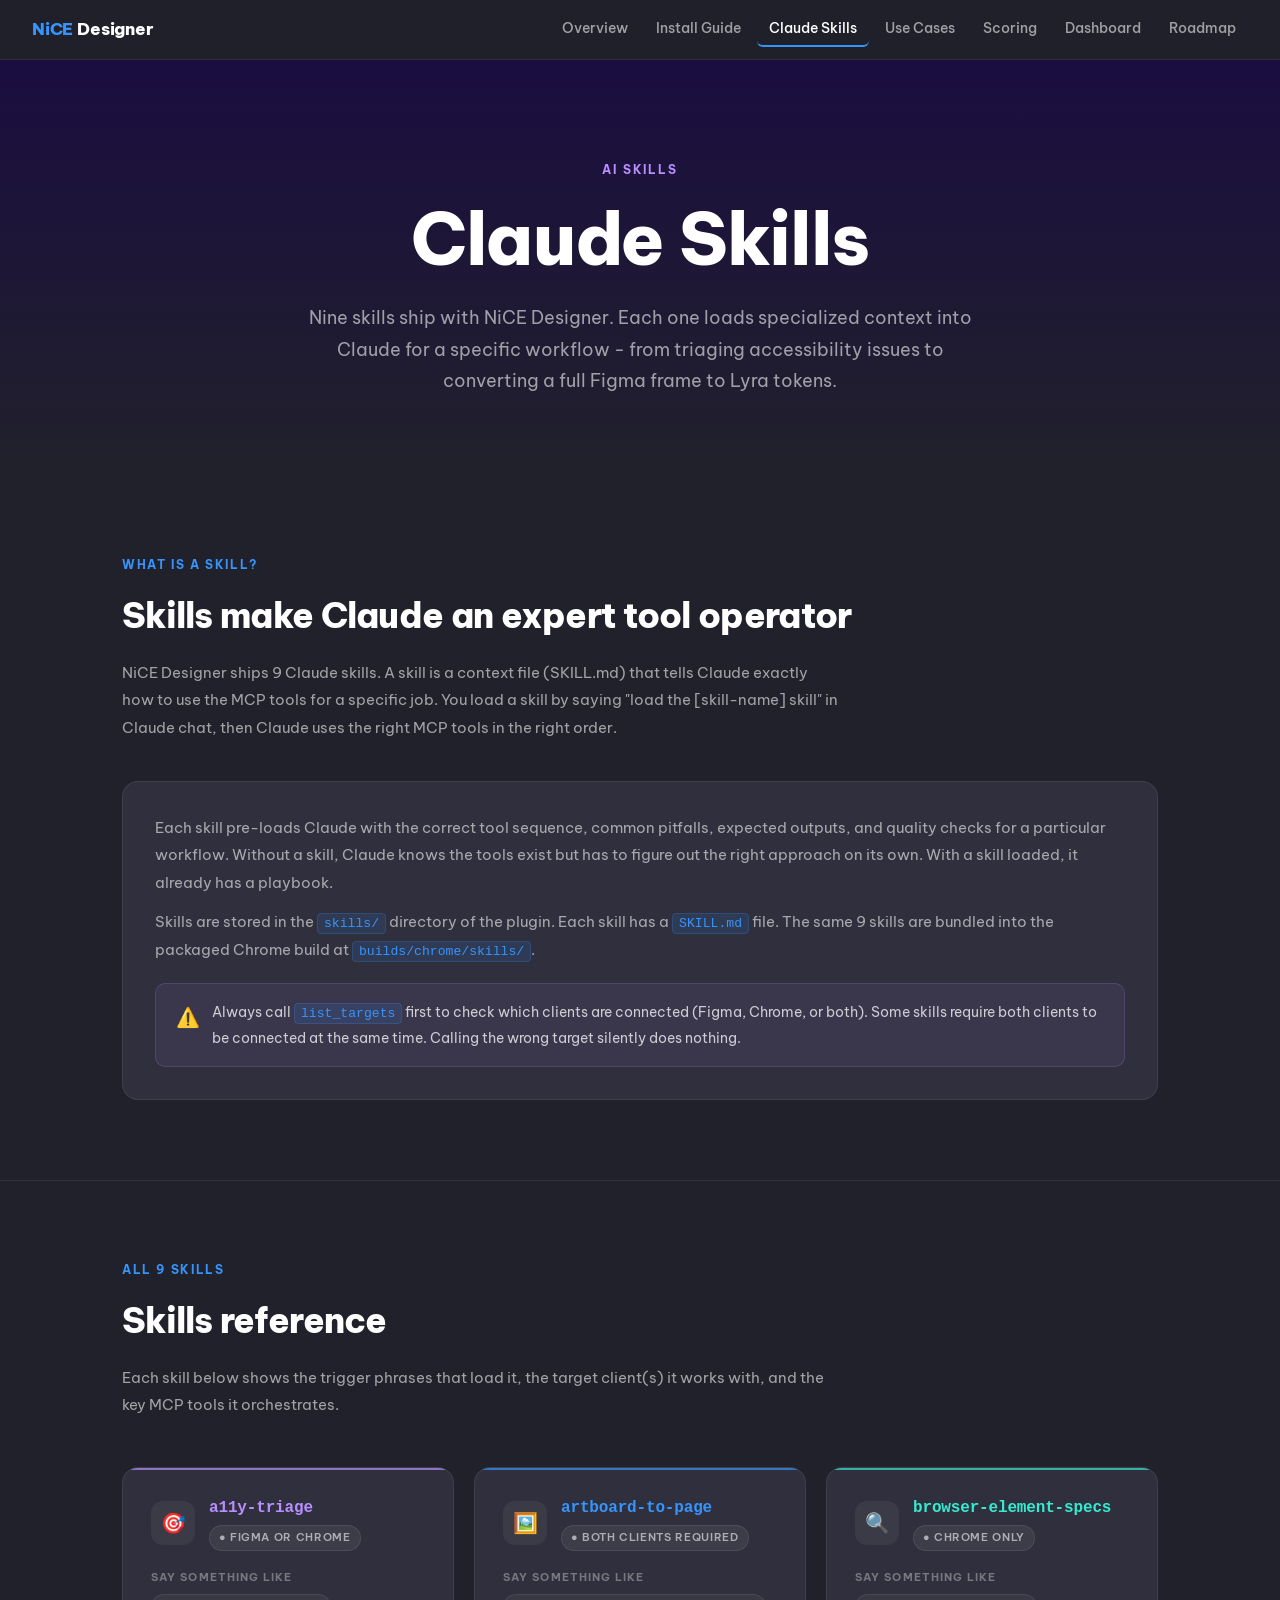
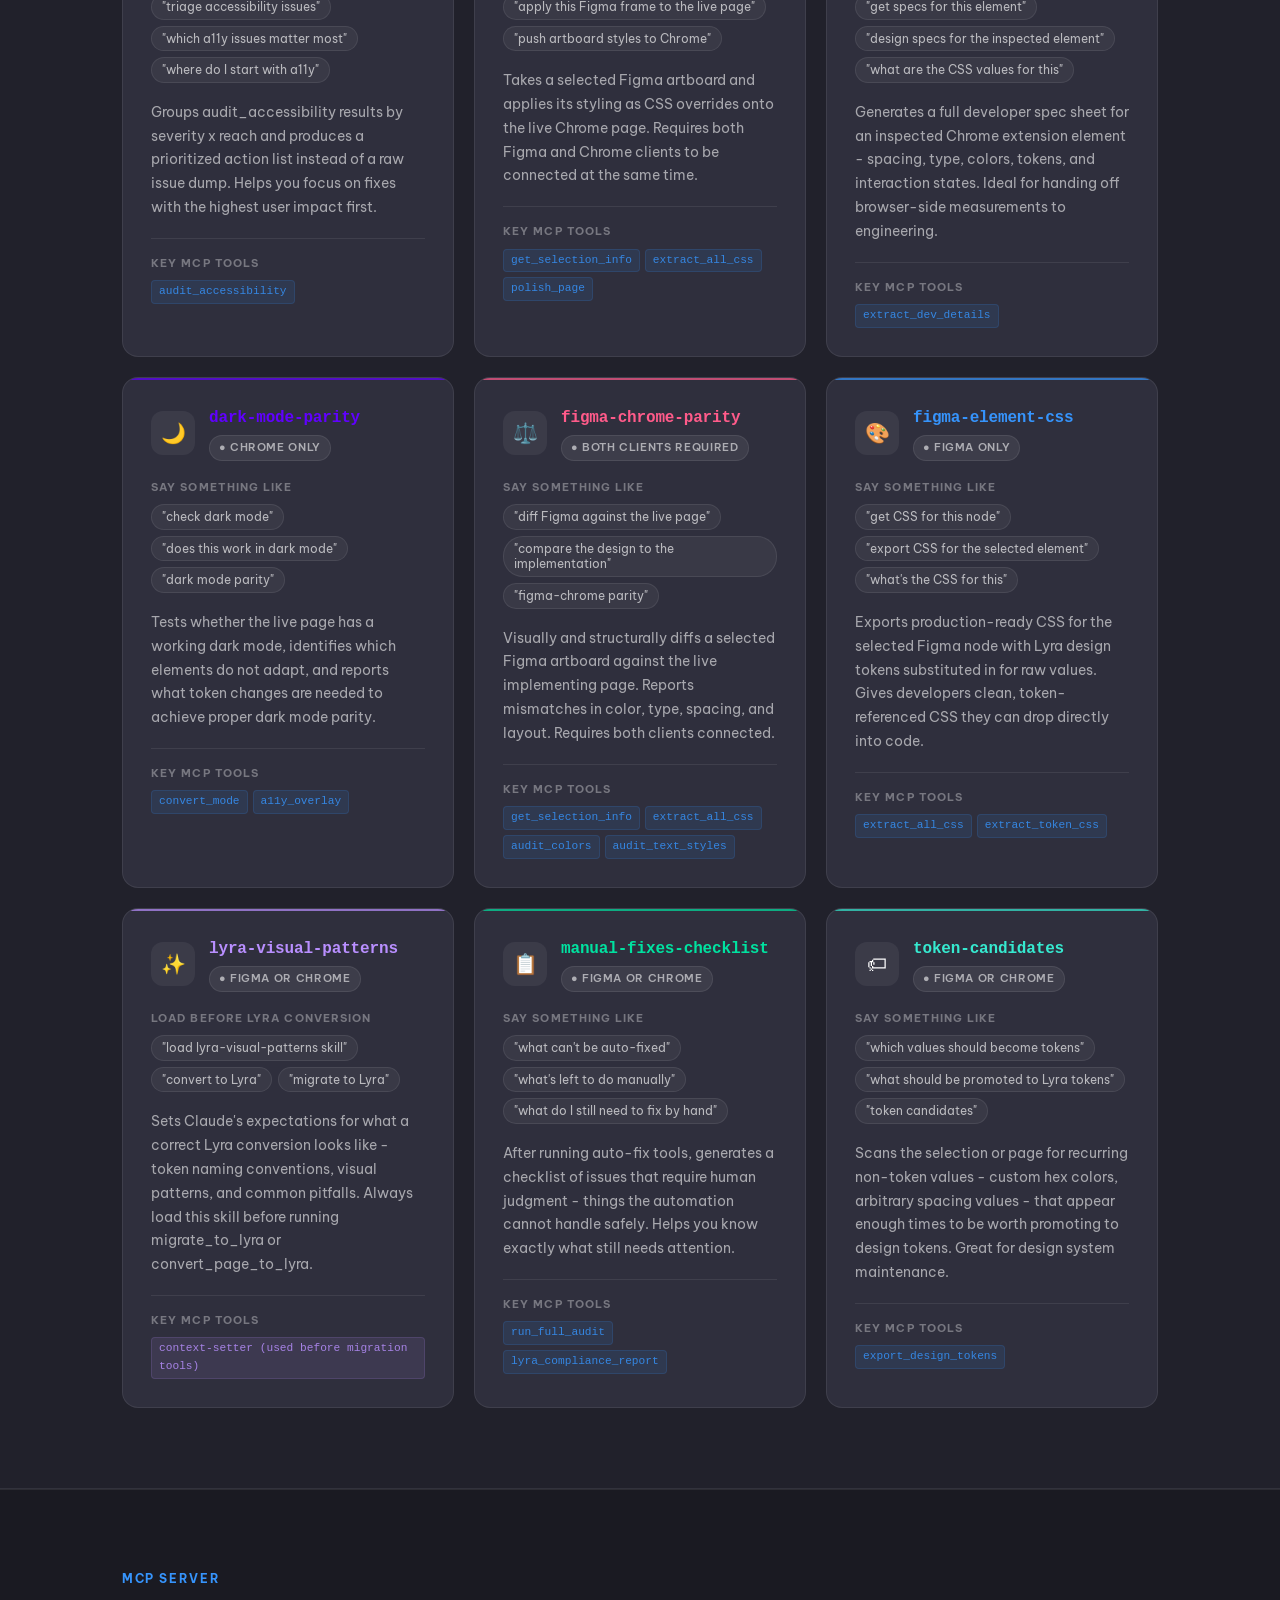
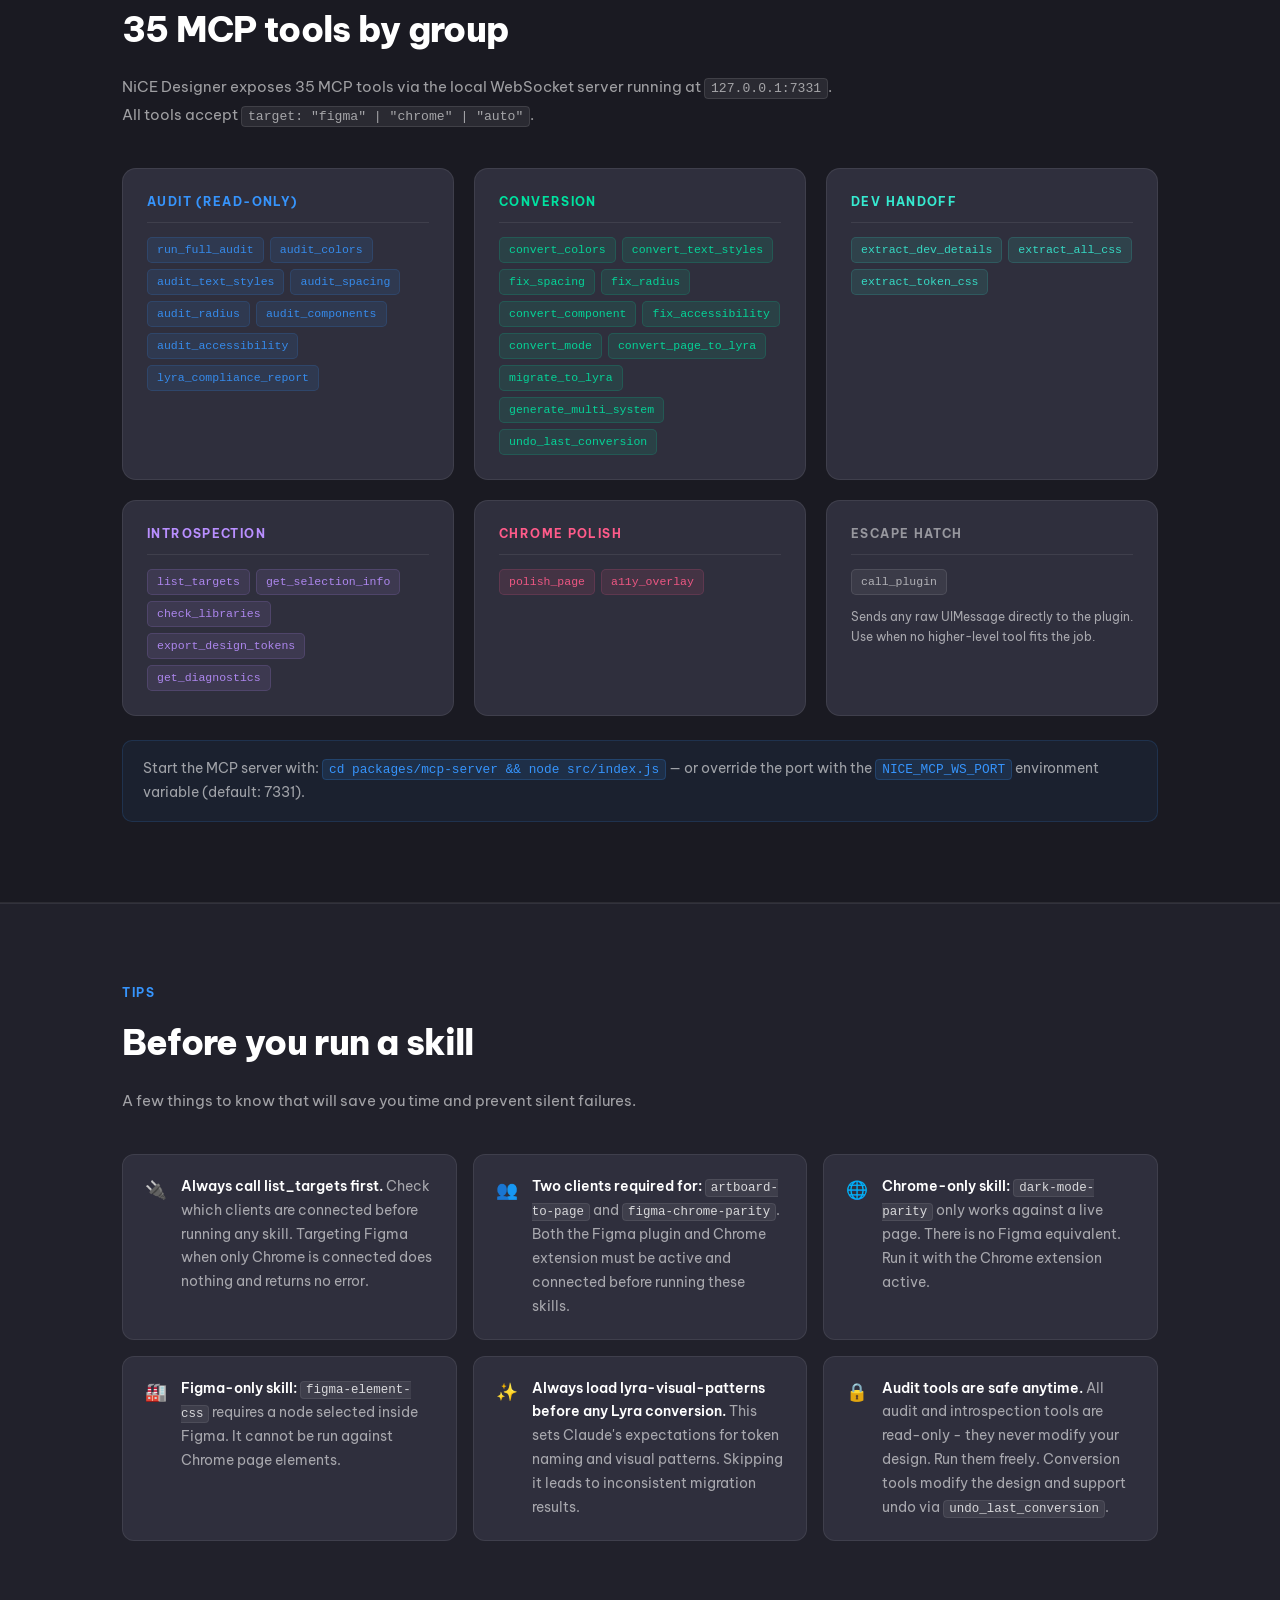
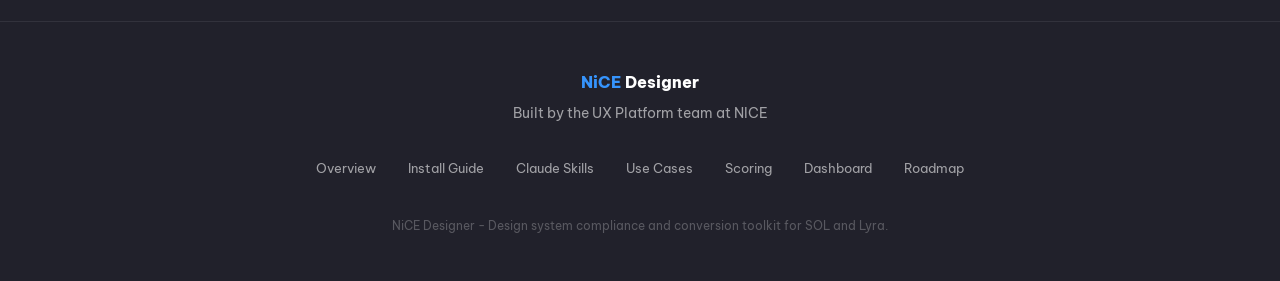
==== claude-skills.html @ 59f03a6e "Add full NiCE Designer site: hub, 4 doc pages, nav on all pages" ====
<!DOCTYPE html>
<html lang="en">
<head>
  <meta charset="UTF-8" />
  <meta name="viewport" content="width=device-width, initial-scale=1.0" />
  <title>Claude Skills - NiCE Designer</title>
  <link rel="preconnect" href="https://fonts.googleapis.com" />
  <link rel="preconnect" href="https://fonts.gstatic.com" crossorigin />
  <link href="https://fonts.googleapis.com/css2?family=Be+Vietnam+Pro:wght@300;400;500;600;700;800;900&display=swap" rel="stylesheet" />
  <style>
    *, *::before, *::after { box-sizing: border-box; margin: 0; padding: 0; }

    :root {
      --bg: #21212B;
      --card: #2f2f3d;
      --border: rgba(255,255,255,0.08);
      --text: #fff;
      --secondary: rgba(255,255,255,0.58);
      --blue: #3694FC;
      --indigo: #6100FF;
      --emerald: #00E2A0;
      --teal: #36EAD0;
      --coral: #FF5B8A;
      --lyra: #B98FFF;
    }

    html { scroll-behavior: smooth; }

    body {
      font-family: 'Be Vietnam Pro', sans-serif;
      background: var(--bg);
      color: var(--text);
      line-height: 1.6;
      min-height: 100vh;
    }

    /* ---- NAV ---- */
    .site-nav {
      position: sticky;
      top: 0;
      z-index: 100;
      height: 60px;
      display: flex;
      align-items: center;
      justify-content: space-between;
      padding: 0 32px;
      background: rgba(33,33,43,0.92);
      backdrop-filter: blur(16px);
      -webkit-backdrop-filter: blur(16px);
      border-bottom: 1px solid rgba(255,255,255,0.06);
    }

    .nav-logo {
      text-decoration: none;
      font-weight: 800;
      font-size: 1.05rem;
      letter-spacing: -0.01em;
      white-space: nowrap;
    }
    .logo-nice { color: var(--blue); }
    .logo-designer { color: var(--text); }

    .nav-links {
      display: flex;
      align-items: center;
      gap: 4px;
    }

    .nav-link {
      color: var(--secondary);
      text-decoration: none;
      font-size: 0.85rem;
      font-weight: 500;
      padding: 6px 12px;
      border-radius: 6px;
      border-bottom: 2px solid transparent;
      transition: color 0.2s, background 0.2s;
      white-space: nowrap;
    }
    .nav-link:hover { color: var(--text); background: rgba(255,255,255,0.06); }
    .nav-link.active { color: var(--text); border-bottom-color: var(--blue); }

    .nav-toggle {
      display: none;
      background: none;
      border: none;
      color: var(--text);
      font-size: 1.25rem;
      cursor: pointer;
      padding: 4px 8px;
      border-radius: 4px;
    }
    .nav-toggle:hover { background: rgba(255,255,255,0.08); }

    @media (max-width: 768px) {
      .site-nav { padding: 0 20px; }
      .nav-toggle { display: block; }
      .nav-links {
        display: none;
        position: absolute;
        top: 60px;
        left: 0;
        right: 0;
        background: rgba(33,33,43,0.98);
        backdrop-filter: blur(16px);
        flex-direction: column;
        padding: 12px 20px 20px;
        border-bottom: 1px solid var(--border);
        gap: 2px;
      }
      .nav-links.open { display: flex; }
      .nav-link { width: 100%; padding: 10px 12px; }
    }

    /* ---- HERO ---- */
    .hero {
      background: linear-gradient(to bottom, #1a0d40, var(--bg));
      padding: 100px 32px 80px;
      text-align: center;
    }

    .hero-eyebrow {
      font-size: 0.75rem;
      font-weight: 700;
      letter-spacing: 0.15em;
      text-transform: uppercase;
      color: var(--lyra);
      margin-bottom: 20px;
    }

    .hero-title {
      font-size: clamp(2.5rem, 6vw, 4.5rem);
      font-weight: 800;
      color: var(--text);
      line-height: 1.1;
      margin-bottom: 24px;
      letter-spacing: -0.02em;
    }

    .hero-subtitle {
      font-size: clamp(1rem, 2.5vw, 1.15rem);
      color: var(--secondary);
      max-width: 680px;
      margin: 0 auto;
      font-weight: 400;
      line-height: 1.7;
    }

    /* ---- SECTIONS ---- */
    .section {
      max-width: 1100px;
      margin: 0 auto;
      padding: 80px 32px;
    }

    .section-label {
      font-size: 0.72rem;
      font-weight: 700;
      letter-spacing: 0.14em;
      text-transform: uppercase;
      color: var(--blue);
      margin-bottom: 12px;
    }

    .section-title {
      font-size: clamp(1.6rem, 3.5vw, 2.2rem);
      font-weight: 800;
      color: var(--text);
      letter-spacing: -0.02em;
      margin-bottom: 16px;
    }

    .section-body {
      color: var(--secondary);
      font-size: 0.95rem;
      line-height: 1.8;
      max-width: 720px;
    }

    .section-body + .section-body { margin-top: 12px; }

    /* ---- INTRO CARD ---- */
    .intro-card {
      background: var(--card);
      border: 1px solid var(--border);
      border-radius: 16px;
      padding: 32px;
      margin-top: 40px;
    }

    .intro-card p {
      color: var(--secondary);
      font-size: 0.95rem;
      line-height: 1.8;
      margin-bottom: 12px;
    }
    .intro-card p:last-child { margin-bottom: 0; }

    .intro-card code {
      font-family: 'SF Mono', 'Fira Code', 'Fira Mono', monospace;
      font-size: 0.82rem;
      background: rgba(54,148,252,0.12);
      color: var(--blue);
      border: 1px solid rgba(54,148,252,0.2);
      padding: 2px 6px;
      border-radius: 4px;
    }

    .intro-highlight {
      display: flex;
      gap: 12px;
      align-items: flex-start;
      background: rgba(185,143,255,0.08);
      border: 1px solid rgba(185,143,255,0.18);
      border-radius: 10px;
      padding: 16px 20px;
      margin-top: 20px;
    }

    .intro-highlight-icon { font-size: 1.2rem; flex-shrink: 0; margin-top: 2px; }

    .intro-highlight-text {
      font-size: 0.9rem;
      color: rgba(255,255,255,0.75);
      line-height: 1.7;
    }

    /* ---- SKILLS GRID ---- */
    .skills-grid {
      display: grid;
      grid-template-columns: repeat(auto-fill, minmax(320px, 1fr));
      gap: 20px;
      margin-top: 48px;
    }

    .skill-card {
      background: var(--card);
      border: 1px solid var(--border);
      border-radius: 16px;
      padding: 28px;
      transition: transform 0.2s, box-shadow 0.2s, border-color 0.2s;
      position: relative;
      overflow: hidden;
    }

    .skill-card::before {
      content: '';
      position: absolute;
      top: 0; left: 0; right: 0;
      height: 2px;
      background: var(--skill-color, var(--blue));
      opacity: 0.7;
    }

    .skill-card:hover {
      transform: translateY(-3px);
      box-shadow: 0 16px 40px rgba(0,0,0,0.4);
      border-color: rgba(255,255,255,0.14);
    }

    .skill-header {
      display: flex;
      align-items: center;
      gap: 14px;
      margin-bottom: 18px;
    }

    .skill-icon {
      width: 44px;
      height: 44px;
      border-radius: 12px;
      display: flex;
      align-items: center;
      justify-content: center;
      font-size: 1.25rem;
      background: rgba(255,255,255,0.06);
      flex-shrink: 0;
    }

    .skill-name {
      font-family: 'SF Mono', 'Fira Code', 'Fira Mono', monospace;
      font-size: 1rem;
      font-weight: 600;
      color: var(--skill-color, var(--blue));
      letter-spacing: -0.01em;
    }

    .skill-target-badge {
      display: inline-flex;
      align-items: center;
      gap: 5px;
      font-size: 0.68rem;
      font-weight: 600;
      letter-spacing: 0.06em;
      text-transform: uppercase;
      padding: 3px 9px;
      border-radius: 20px;
      background: rgba(255,255,255,0.07);
      color: var(--secondary);
      border: 1px solid var(--border);
      margin-top: 4px;
    }

    .skill-description {
      font-size: 0.875rem;
      color: var(--secondary);
      line-height: 1.7;
      margin-bottom: 18px;
    }

    .skill-triggers {
      margin-bottom: 18px;
    }

    .skill-triggers-label {
      font-size: 0.68rem;
      font-weight: 700;
      letter-spacing: 0.1em;
      text-transform: uppercase;
      color: rgba(255,255,255,0.35);
      margin-bottom: 8px;
    }

    .trigger-list {
      display: flex;
      flex-wrap: wrap;
      gap: 6px;
    }

    .trigger-pill {
      font-size: 0.75rem;
      background: rgba(255,255,255,0.05);
      border: 1px solid var(--border);
      border-radius: 20px;
      padding: 4px 10px;
      color: rgba(255,255,255,0.65);
      line-height: 1.3;
    }

    .skill-tools {
      border-top: 1px solid var(--border);
      padding-top: 16px;
    }

    .skill-tools-label {
      font-size: 0.68rem;
      font-weight: 700;
      letter-spacing: 0.1em;
      text-transform: uppercase;
      color: rgba(255,255,255,0.35);
      margin-bottom: 8px;
    }

    .tools-list {
      display: flex;
      flex-wrap: wrap;
      gap: 5px;
    }

    .tool-tag {
      font-family: 'SF Mono', 'Fira Code', 'Fira Mono', monospace;
      font-size: 0.7rem;
      background: rgba(54,148,252,0.1);
      color: rgba(54,148,252,0.85);
      border: 1px solid rgba(54,148,252,0.15);
      border-radius: 4px;
      padding: 2px 7px;
    }

    .tool-tag.context-setter {
      background: rgba(185,143,255,0.1);
      color: rgba(185,143,255,0.85);
      border-color: rgba(185,143,255,0.15);
    }

    /* ---- MCP TOOLS TABLE SECTION ---- */
    .tools-section {
      background: rgba(0,0,0,0.2);
      border-top: 1px solid var(--border);
      border-bottom: 1px solid var(--border);
    }

    .tools-groups {
      display: grid;
      grid-template-columns: repeat(auto-fill, minmax(300px, 1fr));
      gap: 20px;
      margin-top: 40px;
    }

    .tools-group-card {
      background: var(--card);
      border: 1px solid var(--border);
      border-radius: 14px;
      padding: 24px;
    }

    .tools-group-name {
      font-size: 0.72rem;
      font-weight: 700;
      letter-spacing: 0.12em;
      text-transform: uppercase;
      margin-bottom: 14px;
      padding-bottom: 10px;
      border-bottom: 1px solid var(--border);
    }

    .tools-group-name.audit { color: var(--blue); }
    .tools-group-name.conversion { color: var(--emerald); }
    .tools-group-name.handoff { color: var(--teal); }
    .tools-group-name.introspection { color: var(--lyra); }
    .tools-group-name.polish { color: var(--coral); }
    .tools-group-name.escape { color: rgba(255,255,255,0.5); }

    .tools-group-list {
      display: flex;
      flex-wrap: wrap;
      gap: 6px;
    }

    .mcp-tool-tag {
      font-family: 'SF Mono', 'Fira Code', 'Fira Mono', monospace;
      font-size: 0.72rem;
      padding: 4px 9px;
      border-radius: 5px;
      line-height: 1.4;
    }

    .mcp-tool-tag.audit {
      background: rgba(54,148,252,0.1);
      color: rgba(54,148,252,0.9);
      border: 1px solid rgba(54,148,252,0.15);
    }
    .mcp-tool-tag.conversion {
      background: rgba(0,226,160,0.1);
      color: rgba(0,226,160,0.9);
      border: 1px solid rgba(0,226,160,0.15);
    }
    .mcp-tool-tag.handoff {
      background: rgba(54,234,208,0.1);
      color: rgba(54,234,208,0.9);
      border: 1px solid rgba(54,234,208,0.15);
    }
    .mcp-tool-tag.introspection {
      background: rgba(185,143,255,0.1);
      color: rgba(185,143,255,0.9);
      border: 1px solid rgba(185,143,255,0.15);
    }
    .mcp-tool-tag.polish {
      background: rgba(255,91,138,0.1);
      color: rgba(255,91,138,0.9);
      border: 1px solid rgba(255,91,138,0.15);
    }
    .mcp-tool-tag.escape {
      background: rgba(255,255,255,0.06);
      color: rgba(255,255,255,0.6);
      border: 1px solid rgba(255,255,255,0.1);
    }

    .tools-note {
      margin-top: 24px;
      padding: 16px 20px;
      background: rgba(54,148,252,0.06);
      border: 1px solid rgba(54,148,252,0.15);
      border-radius: 10px;
      font-size: 0.875rem;
      color: var(--secondary);
      line-height: 1.7;
    }

    .tools-note code {
      font-family: 'SF Mono', 'Fira Code', 'Fira Mono', monospace;
      font-size: 0.8rem;
      background: rgba(54,148,252,0.12);
      color: var(--blue);
      border: 1px solid rgba(54,148,252,0.2);
      padding: 2px 6px;
      border-radius: 4px;
    }

    /* ---- TIPS SECTION ---- */
    .tips-grid {
      display: grid;
      grid-template-columns: repeat(auto-fill, minmax(280px, 1fr));
      gap: 16px;
      margin-top: 40px;
    }

    .tip-card {
      background: var(--card);
      border: 1px solid var(--border);
      border-radius: 12px;
      padding: 20px 22px;
      display: flex;
      gap: 14px;
      align-items: flex-start;
    }

    .tip-icon {
      font-size: 1.1rem;
      flex-shrink: 0;
      margin-top: 1px;
    }

    .tip-body {
      font-size: 0.875rem;
      color: var(--secondary);
      line-height: 1.7;
    }

    .tip-body strong {
      color: var(--text);
      font-weight: 600;
    }

    .tip-body code {
      font-family: 'SF Mono', 'Fira Code', 'Fira Mono', monospace;
      font-size: 0.78rem;
      background: rgba(255,255,255,0.07);
      color: rgba(255,255,255,0.8);
      border: 1px solid var(--border);
      padding: 1px 5px;
      border-radius: 4px;
    }

    /* ---- DIVIDER ---- */
    .section-divider {
      border: none;
      border-top: 1px solid var(--border);
      margin: 0;
    }

    /* ---- FOOTER ---- */
    footer {
      border-top: 1px solid var(--border);
      padding: 48px 32px;
      text-align: center;
    }

    .footer-inner { max-width: 1100px; margin: 0 auto; }

    .footer-brand {
      font-weight: 800;
      font-size: 1rem;
      margin-bottom: 8px;
    }

    .footer-tagline {
      font-size: 0.85rem;
      color: var(--secondary);
      margin-bottom: 28px;
    }

    .footer-links {
      display: flex;
      flex-wrap: wrap;
      justify-content: center;
      gap: 8px;
      margin-bottom: 32px;
    }

    .footer-link {
      color: var(--secondary);
      text-decoration: none;
      font-size: 0.82rem;
      padding: 5px 12px;
      border-radius: 6px;
      transition: color 0.2s, background 0.2s;
    }
    .footer-link:hover { color: var(--text); background: rgba(255,255,255,0.06); }

    .footer-copy {
      font-size: 0.78rem;
      color: rgba(255,255,255,0.25);
    }

    /* ---- SCROLL REVEAL ---- */
    .reveal {
      opacity: 0;
      transform: translateY(24px);
      transition: opacity 0.55s ease, transform 0.55s ease;
    }
    .reveal.visible {
      opacity: 1;
      transform: translateY(0);
    }

    @media (max-width: 640px) {
      .hero { padding: 72px 20px 60px; }
      .section { padding: 60px 20px; }
      .tools-section .section { padding: 60px 20px; }
      footer { padding: 40px 20px; }
      .site-nav { padding: 0 16px; }
      .skills-grid { grid-template-columns: 1fr; }
      .tips-grid { grid-template-columns: 1fr; }
      .tools-groups { grid-template-columns: 1fr; }
    }
  </style>
</head>
<body>

  <!-- NAV -->
  <nav class="site-nav">
    <a href="./resources.html" class="nav-logo">
      <span class="logo-nice">NiCE</span><span class="logo-designer"> Designer</span>
    </a>
    <div class="nav-links" id="navLinks">
      <a href="./resources.html" class="nav-link">Overview</a>
      <a href="./install-guide.html" class="nav-link">Install Guide</a>
      <a href="./claude-skills.html" class="nav-link active">Claude Skills</a>
      <a href="./use-cases.html" class="nav-link">Use Cases</a>
      <a href="./how-scores.html" class="nav-link">Scoring</a>
      <a href="./index.html" class="nav-link">Dashboard</a>
      <a href="./roadmap.html" class="nav-link">Roadmap</a>
    </div>
    <button class="nav-toggle" aria-label="Menu" id="navToggle">&#9776;</button>
  </nav>

  <!-- HERO -->
  <section class="hero">
    <p class="hero-eyebrow">AI SKILLS</p>
    <h1 class="hero-title">Claude Skills</h1>
    <p class="hero-subtitle">Nine skills ship with NiCE Designer. Each one loads specialized context into Claude for a specific workflow - from triaging accessibility issues to converting a full Figma frame to Lyra tokens.</p>
  </section>

  <!-- INTRO -->
  <div class="section reveal">
    <p class="section-label">What is a skill?</p>
    <h2 class="section-title">Skills make Claude an expert tool operator</h2>
    <p class="section-body">NiCE Designer ships 9 Claude skills. A skill is a context file (SKILL.md) that tells Claude exactly how to use the MCP tools for a specific job. You load a skill by saying "load the [skill-name] skill" in Claude chat, then Claude uses the right MCP tools in the right order.</p>
    <div class="intro-card">
      <p>Each skill pre-loads Claude with the correct tool sequence, common pitfalls, expected outputs, and quality checks for a particular workflow. Without a skill, Claude knows the tools exist but has to figure out the right approach on its own. With a skill loaded, it already has a playbook.</p>
      <p>Skills are stored in the <code>skills/</code> directory of the plugin. Each skill has a <code>SKILL.md</code> file. The same 9 skills are bundled into the packaged Chrome build at <code>builds/chrome/skills/</code>.</p>
      <div class="intro-highlight">
        <div class="intro-highlight-icon">&#9888;&#65039;</div>
        <div class="intro-highlight-text">
          Always call <code>list_targets</code> first to check which clients are connected (Figma, Chrome, or both). Some skills require both clients to be connected at the same time. Calling the wrong target silently does nothing.
        </div>
      </div>
    </div>
  </div>

  <hr class="section-divider" />

  <!-- SKILLS GRID -->
  <div class="section">
    <p class="section-label">All 9 skills</p>
    <h2 class="section-title">Skills reference</h2>
    <p class="section-body">Each skill below shows the trigger phrases that load it, the target client(s) it works with, and the key MCP tools it orchestrates.</p>

    <div class="skills-grid">

      <!-- 1: a11y-triage -->
      <div class="skill-card reveal" style="--skill-color: var(--lyra);">
        <div class="skill-header">
          <div class="skill-icon">&#127919;</div>
          <div>
            <div class="skill-name">a11y-triage</div>
            <div class="skill-target-badge">&#9679; Figma or Chrome</div>
          </div>
        </div>
        <div class="skill-triggers">
          <div class="skill-triggers-label">Say something like</div>
          <div class="trigger-list">
            <span class="trigger-pill">"triage accessibility issues"</span>
            <span class="trigger-pill">"which a11y issues matter most"</span>
            <span class="trigger-pill">"where do I start with a11y"</span>
          </div>
        </div>
        <p class="skill-description">Groups audit_accessibility results by severity x reach and produces a prioritized action list instead of a raw issue dump. Helps you focus on fixes with the highest user impact first.</p>
        <div class="skill-tools">
          <div class="skill-tools-label">Key MCP tools</div>
          <div class="tools-list">
            <span class="tool-tag">audit_accessibility</span>
          </div>
        </div>
      </div>

      <!-- 2: artboard-to-page -->
      <div class="skill-card reveal" style="--skill-color: var(--blue);">
        <div class="skill-header">
          <div class="skill-icon">&#128444;&#65039;</div>
          <div>
            <div class="skill-name">artboard-to-page</div>
            <div class="skill-target-badge">&#9679; Both clients required</div>
          </div>
        </div>
        <div class="skill-triggers">
          <div class="skill-triggers-label">Say something like</div>
          <div class="trigger-list">
            <span class="trigger-pill">"apply this Figma frame to the live page"</span>
            <span class="trigger-pill">"push artboard styles to Chrome"</span>
          </div>
        </div>
        <p class="skill-description">Takes a selected Figma artboard and applies its styling as CSS overrides onto the live Chrome page. Requires both Figma and Chrome clients to be connected at the same time.</p>
        <div class="skill-tools">
          <div class="skill-tools-label">Key MCP tools</div>
          <div class="tools-list">
            <span class="tool-tag">get_selection_info</span>
            <span class="tool-tag">extract_all_css</span>
            <span class="tool-tag">polish_page</span>
          </div>
        </div>
      </div>

      <!-- 3: browser-element-specs -->
      <div class="skill-card reveal" style="--skill-color: var(--teal);">
        <div class="skill-header">
          <div class="skill-icon">&#128269;</div>
          <div>
            <div class="skill-name">browser-element-specs</div>
            <div class="skill-target-badge">&#9679; Chrome only</div>
          </div>
        </div>
        <div class="skill-triggers">
          <div class="skill-triggers-label">Say something like</div>
          <div class="trigger-list">
            <span class="trigger-pill">"get specs for this element"</span>
            <span class="trigger-pill">"design specs for the inspected element"</span>
            <span class="trigger-pill">"what are the CSS values for this"</span>
          </div>
        </div>
        <p class="skill-description">Generates a full developer spec sheet for an inspected Chrome extension element - spacing, type, colors, tokens, and interaction states. Ideal for handing off browser-side measurements to engineering.</p>
        <div class="skill-tools">
          <div class="skill-tools-label">Key MCP tools</div>
          <div class="tools-list">
            <span class="tool-tag">extract_dev_details</span>
          </div>
        </div>
      </div>

      <!-- 4: dark-mode-parity -->
      <div class="skill-card reveal" style="--skill-color: var(--indigo);">
        <div class="skill-header">
          <div class="skill-icon">&#127769;</div>
          <div>
            <div class="skill-name">dark-mode-parity</div>
            <div class="skill-target-badge">&#9679; Chrome only</div>
          </div>
        </div>
        <div class="skill-triggers">
          <div class="skill-triggers-label">Say something like</div>
          <div class="trigger-list">
            <span class="trigger-pill">"check dark mode"</span>
            <span class="trigger-pill">"does this work in dark mode"</span>
            <span class="trigger-pill">"dark mode parity"</span>
          </div>
        </div>
        <p class="skill-description">Tests whether the live page has a working dark mode, identifies which elements do not adapt, and reports what token changes are needed to achieve proper dark mode parity.</p>
        <div class="skill-tools">
          <div class="skill-tools-label">Key MCP tools</div>
          <div class="tools-list">
            <span class="tool-tag">convert_mode</span>
            <span class="tool-tag">a11y_overlay</span>
          </div>
        </div>
      </div>

      <!-- 5: figma-chrome-parity -->
      <div class="skill-card reveal" style="--skill-color: var(--coral);">
        <div class="skill-header">
          <div class="skill-icon">&#9878;&#65039;</div>
          <div>
            <div class="skill-name">figma-chrome-parity</div>
            <div class="skill-target-badge">&#9679; Both clients required</div>
          </div>
        </div>
        <div class="skill-triggers">
          <div class="skill-triggers-label">Say something like</div>
          <div class="trigger-list">
            <span class="trigger-pill">"diff Figma against the live page"</span>
            <span class="trigger-pill">"compare the design to the implementation"</span>
            <span class="trigger-pill">"figma-chrome parity"</span>
          </div>
        </div>
        <p class="skill-description">Visually and structurally diffs a selected Figma artboard against the live implementing page. Reports mismatches in color, type, spacing, and layout. Requires both clients connected.</p>
        <div class="skill-tools">
          <div class="skill-tools-label">Key MCP tools</div>
          <div class="tools-list">
            <span class="tool-tag">get_selection_info</span>
            <span class="tool-tag">extract_all_css</span>
            <span class="tool-tag">audit_colors</span>
            <span class="tool-tag">audit_text_styles</span>
          </div>
        </div>
      </div>

      <!-- 6: figma-element-css -->
      <div class="skill-card reveal" style="--skill-color: var(--blue);">
        <div class="skill-header">
          <div class="skill-icon">&#127912;</div>
          <div>
            <div class="skill-name">figma-element-css</div>
            <div class="skill-target-badge">&#9679; Figma only</div>
          </div>
        </div>
        <div class="skill-triggers">
          <div class="skill-triggers-label">Say something like</div>
          <div class="trigger-list">
            <span class="trigger-pill">"get CSS for this node"</span>
            <span class="trigger-pill">"export CSS for the selected element"</span>
            <span class="trigger-pill">"what's the CSS for this"</span>
          </div>
        </div>
        <p class="skill-description">Exports production-ready CSS for the selected Figma node with Lyra design tokens substituted in for raw values. Gives developers clean, token-referenced CSS they can drop directly into code.</p>
        <div class="skill-tools">
          <div class="skill-tools-label">Key MCP tools</div>
          <div class="tools-list">
            <span class="tool-tag">extract_all_css</span>
            <span class="tool-tag">extract_token_css</span>
          </div>
        </div>
      </div>

      <!-- 7: lyra-visual-patterns -->
      <div class="skill-card reveal" style="--skill-color: var(--lyra);">
        <div class="skill-header">
          <div class="skill-icon">&#10024;</div>
          <div>
            <div class="skill-name">lyra-visual-patterns</div>
            <div class="skill-target-badge">&#9679; Figma or Chrome</div>
          </div>
        </div>
        <div class="skill-triggers">
          <div class="skill-triggers-label">Load BEFORE Lyra conversion</div>
          <div class="trigger-list">
            <span class="trigger-pill">"load lyra-visual-patterns skill"</span>
            <span class="trigger-pill">"convert to Lyra"</span>
            <span class="trigger-pill">"migrate to Lyra"</span>
          </div>
        </div>
        <p class="skill-description">Sets Claude's expectations for what a correct Lyra conversion looks like - token naming conventions, visual patterns, and common pitfalls. Always load this skill before running migrate_to_lyra or convert_page_to_lyra.</p>
        <div class="skill-tools">
          <div class="skill-tools-label">Key MCP tools</div>
          <div class="tools-list">
            <span class="tool-tag context-setter">context-setter (used before migration tools)</span>
          </div>
        </div>
      </div>

      <!-- 8: manual-fixes-checklist -->
      <div class="skill-card reveal" style="--skill-color: var(--emerald);">
        <div class="skill-header">
          <div class="skill-icon">&#128203;</div>
          <div>
            <div class="skill-name">manual-fixes-checklist</div>
            <div class="skill-target-badge">&#9679; Figma or Chrome</div>
          </div>
        </div>
        <div class="skill-triggers">
          <div class="skill-triggers-label">Say something like</div>
          <div class="trigger-list">
            <span class="trigger-pill">"what can't be auto-fixed"</span>
            <span class="trigger-pill">"what's left to do manually"</span>
            <span class="trigger-pill">"what do I still need to fix by hand"</span>
          </div>
        </div>
        <p class="skill-description">After running auto-fix tools, generates a checklist of issues that require human judgment - things the automation cannot handle safely. Helps you know exactly what still needs attention.</p>
        <div class="skill-tools">
          <div class="skill-tools-label">Key MCP tools</div>
          <div class="tools-list">
            <span class="tool-tag">run_full_audit</span>
            <span class="tool-tag">lyra_compliance_report</span>
          </div>
        </div>
      </div>

      <!-- 9: token-candidates -->
      <div class="skill-card reveal" style="--skill-color: var(--teal);">
        <div class="skill-header">
          <div class="skill-icon">&#127991;</div>
          <div>
            <div class="skill-name">token-candidates</div>
            <div class="skill-target-badge">&#9679; Figma or Chrome</div>
          </div>
        </div>
        <div class="skill-triggers">
          <div class="skill-triggers-label">Say something like</div>
          <div class="trigger-list">
            <span class="trigger-pill">"which values should become tokens"</span>
            <span class="trigger-pill">"what should be promoted to Lyra tokens"</span>
            <span class="trigger-pill">"token candidates"</span>
          </div>
        </div>
        <p class="skill-description">Scans the selection or page for recurring non-token values - custom hex colors, arbitrary spacing values - that appear enough times to be worth promoting to design tokens. Great for design system maintenance.</p>
        <div class="skill-tools">
          <div class="skill-tools-label">Key MCP tools</div>
          <div class="tools-list">
            <span class="tool-tag">export_design_tokens</span>
          </div>
        </div>
      </div>

    </div>
  </div>

  <hr class="section-divider" />

  <!-- MCP TOOLS REFERENCE -->
  <div class="tools-section">
    <div class="section reveal">
      <p class="section-label">MCP server</p>
      <h2 class="section-title">35 MCP tools by group</h2>
      <p class="section-body">NiCE Designer exposes 35 MCP tools via the local WebSocket server running at <code style="font-family: 'SF Mono','Fira Code',monospace; font-size: 0.82rem; background: rgba(255,255,255,0.07); border: 1px solid rgba(255,255,255,0.1); padding: 2px 6px; border-radius: 4px;">127.0.0.1:7331</code>. All tools accept <code style="font-family: 'SF Mono','Fira Code',monospace; font-size: 0.82rem; background: rgba(255,255,255,0.07); border: 1px solid rgba(255,255,255,0.1); padding: 2px 6px; border-radius: 4px;">target: "figma" | "chrome" | "auto"</code>.</p>

      <div class="tools-groups">

        <div class="tools-group-card reveal">
          <div class="tools-group-name audit">Audit (read-only)</div>
          <div class="tools-group-list">
            <span class="mcp-tool-tag audit">run_full_audit</span>
            <span class="mcp-tool-tag audit">audit_colors</span>
            <span class="mcp-tool-tag audit">audit_text_styles</span>
            <span class="mcp-tool-tag audit">audit_spacing</span>
            <span class="mcp-tool-tag audit">audit_radius</span>
            <span class="mcp-tool-tag audit">audit_components</span>
            <span class="mcp-tool-tag audit">audit_accessibility</span>
            <span class="mcp-tool-tag audit">lyra_compliance_report</span>
          </div>
        </div>

        <div class="tools-group-card reveal">
          <div class="tools-group-name conversion">Conversion</div>
          <div class="tools-group-list">
            <span class="mcp-tool-tag conversion">convert_colors</span>
            <span class="mcp-tool-tag conversion">convert_text_styles</span>
            <span class="mcp-tool-tag conversion">fix_spacing</span>
            <span class="mcp-tool-tag conversion">fix_radius</span>
            <span class="mcp-tool-tag conversion">convert_component</span>
            <span class="mcp-tool-tag conversion">fix_accessibility</span>
            <span class="mcp-tool-tag conversion">convert_mode</span>
            <span class="mcp-tool-tag conversion">convert_page_to_lyra</span>
            <span class="mcp-tool-tag conversion">migrate_to_lyra</span>
            <span class="mcp-tool-tag conversion">generate_multi_system</span>
            <span class="mcp-tool-tag conversion">undo_last_conversion</span>
          </div>
        </div>

        <div class="tools-group-card reveal">
          <div class="tools-group-name handoff">Dev handoff</div>
          <div class="tools-group-list">
            <span class="mcp-tool-tag handoff">extract_dev_details</span>
            <span class="mcp-tool-tag handoff">extract_all_css</span>
            <span class="mcp-tool-tag handoff">extract_token_css</span>
          </div>
        </div>

        <div class="tools-group-card reveal">
          <div class="tools-group-name introspection">Introspection</div>
          <div class="tools-group-list">
            <span class="mcp-tool-tag introspection">list_targets</span>
            <span class="mcp-tool-tag introspection">get_selection_info</span>
            <span class="mcp-tool-tag introspection">check_libraries</span>
            <span class="mcp-tool-tag introspection">export_design_tokens</span>
            <span class="mcp-tool-tag introspection">get_diagnostics</span>
          </div>
        </div>

        <div class="tools-group-card reveal">
          <div class="tools-group-name polish">Chrome polish</div>
          <div class="tools-group-list">
            <span class="mcp-tool-tag polish">polish_page</span>
            <span class="mcp-tool-tag polish">a11y_overlay</span>
          </div>
        </div>

        <div class="tools-group-card reveal">
          <div class="tools-group-name escape">Escape hatch</div>
          <div class="tools-group-list">
            <span class="mcp-tool-tag escape">call_plugin</span>
          </div>
          <p style="font-size: 0.78rem; color: var(--secondary); margin-top: 12px; line-height: 1.6;">Sends any raw UIMessage directly to the plugin. Use when no higher-level tool fits the job.</p>
        </div>

      </div>

      <div class="tools-note">
        Start the MCP server with: <code>cd packages/mcp-server &amp;&amp; node src/index.js</code> &mdash; or override the port with the <code>NICE_MCP_WS_PORT</code> environment variable (default: 7331).
      </div>
    </div>
  </div>

  <hr class="section-divider" />

  <!-- TIPS -->
  <div class="section">
    <p class="section-label">Tips</p>
    <h2 class="section-title">Before you run a skill</h2>
    <p class="section-body">A few things to know that will save you time and prevent silent failures.</p>

    <div class="tips-grid">

      <div class="tip-card reveal">
        <div class="tip-icon">&#128268;</div>
        <div class="tip-body">
          <strong>Always call list_targets first.</strong> Check which clients are connected before running any skill. Targeting Figma when only Chrome is connected does nothing and returns no error.
        </div>
      </div>

      <div class="tip-card reveal">
        <div class="tip-icon">&#128101;</div>
        <div class="tip-body">
          <strong>Two clients required for:</strong> <code>artboard-to-page</code> and <code>figma-chrome-parity</code>. Both the Figma plugin and Chrome extension must be active and connected before running these skills.
        </div>
      </div>

      <div class="tip-card reveal">
        <div class="tip-icon">&#127760;</div>
        <div class="tip-body">
          <strong>Chrome-only skill:</strong> <code>dark-mode-parity</code> only works against a live page. There is no Figma equivalent. Run it with the Chrome extension active.
        </div>
      </div>

      <div class="tip-card reveal">
        <div class="tip-icon">&#127981;</div>
        <div class="tip-body">
          <strong>Figma-only skill:</strong> <code>figma-element-css</code> requires a node selected inside Figma. It cannot be run against Chrome page elements.
        </div>
      </div>

      <div class="tip-card reveal">
        <div class="tip-icon">&#10024;</div>
        <div class="tip-body">
          <strong>Always load lyra-visual-patterns before any Lyra conversion.</strong> This sets Claude's expectations for token naming and visual patterns. Skipping it leads to inconsistent migration results.
        </div>
      </div>

      <div class="tip-card reveal">
        <div class="tip-icon">&#128274;</div>
        <div class="tip-body">
          <strong>Audit tools are safe anytime.</strong> All audit and introspection tools are read-only - they never modify your design. Run them freely. Conversion tools modify the design and support undo via <code>undo_last_conversion</code>.
        </div>
      </div>

    </div>
  </div>

  <!-- FOOTER -->
  <footer>
    <div class="footer-inner">
      <div class="footer-brand">
        <span style="color: var(--blue); font-weight: 800;">NiCE</span> Designer
      </div>
      <p class="footer-tagline">Built by the UX Platform team at NICE</p>
      <nav class="footer-links">
        <a href="./resources.html" class="footer-link">Overview</a>
        <a href="./install-guide.html" class="footer-link">Install Guide</a>
        <a href="./claude-skills.html" class="footer-link">Claude Skills</a>
        <a href="./use-cases.html" class="footer-link">Use Cases</a>
        <a href="./how-scores.html" class="footer-link">Scoring</a>
        <a href="./index.html" class="footer-link">Dashboard</a>
        <a href="./roadmap.html" class="footer-link">Roadmap</a>
      </nav>
      <p class="footer-copy">NiCE Designer - Design system compliance and conversion toolkit for SOL and Lyra.</p>
    </div>
  </footer>

  <script>
    // Mobile nav toggle
    const toggle = document.getElementById('navToggle');
    const links = document.getElementById('navLinks');
    toggle.addEventListener('click', () => {
      links.classList.toggle('open');
    });

    // Close mobile nav on link click
    links.querySelectorAll('.nav-link').forEach(function(link) {
      link.addEventListener('click', function() {
        links.classList.remove('open');
      });
    });

    // Scroll reveal via IntersectionObserver
    const revealEls = document.querySelectorAll('.reveal');
    const observer = new IntersectionObserver(function(entries) {
      entries.forEach(function(entry) {
        if (entry.isIntersecting) {
          entry.target.classList.add('visible');
          observer.unobserve(entry.target);
        }
      });
    }, {
      threshold: 0.1,
      rootMargin: '0px 0px -40px 0px'
    });

    revealEls.forEach(function(el) {
      observer.observe(el);
    });
  </script>

</body>
</html>
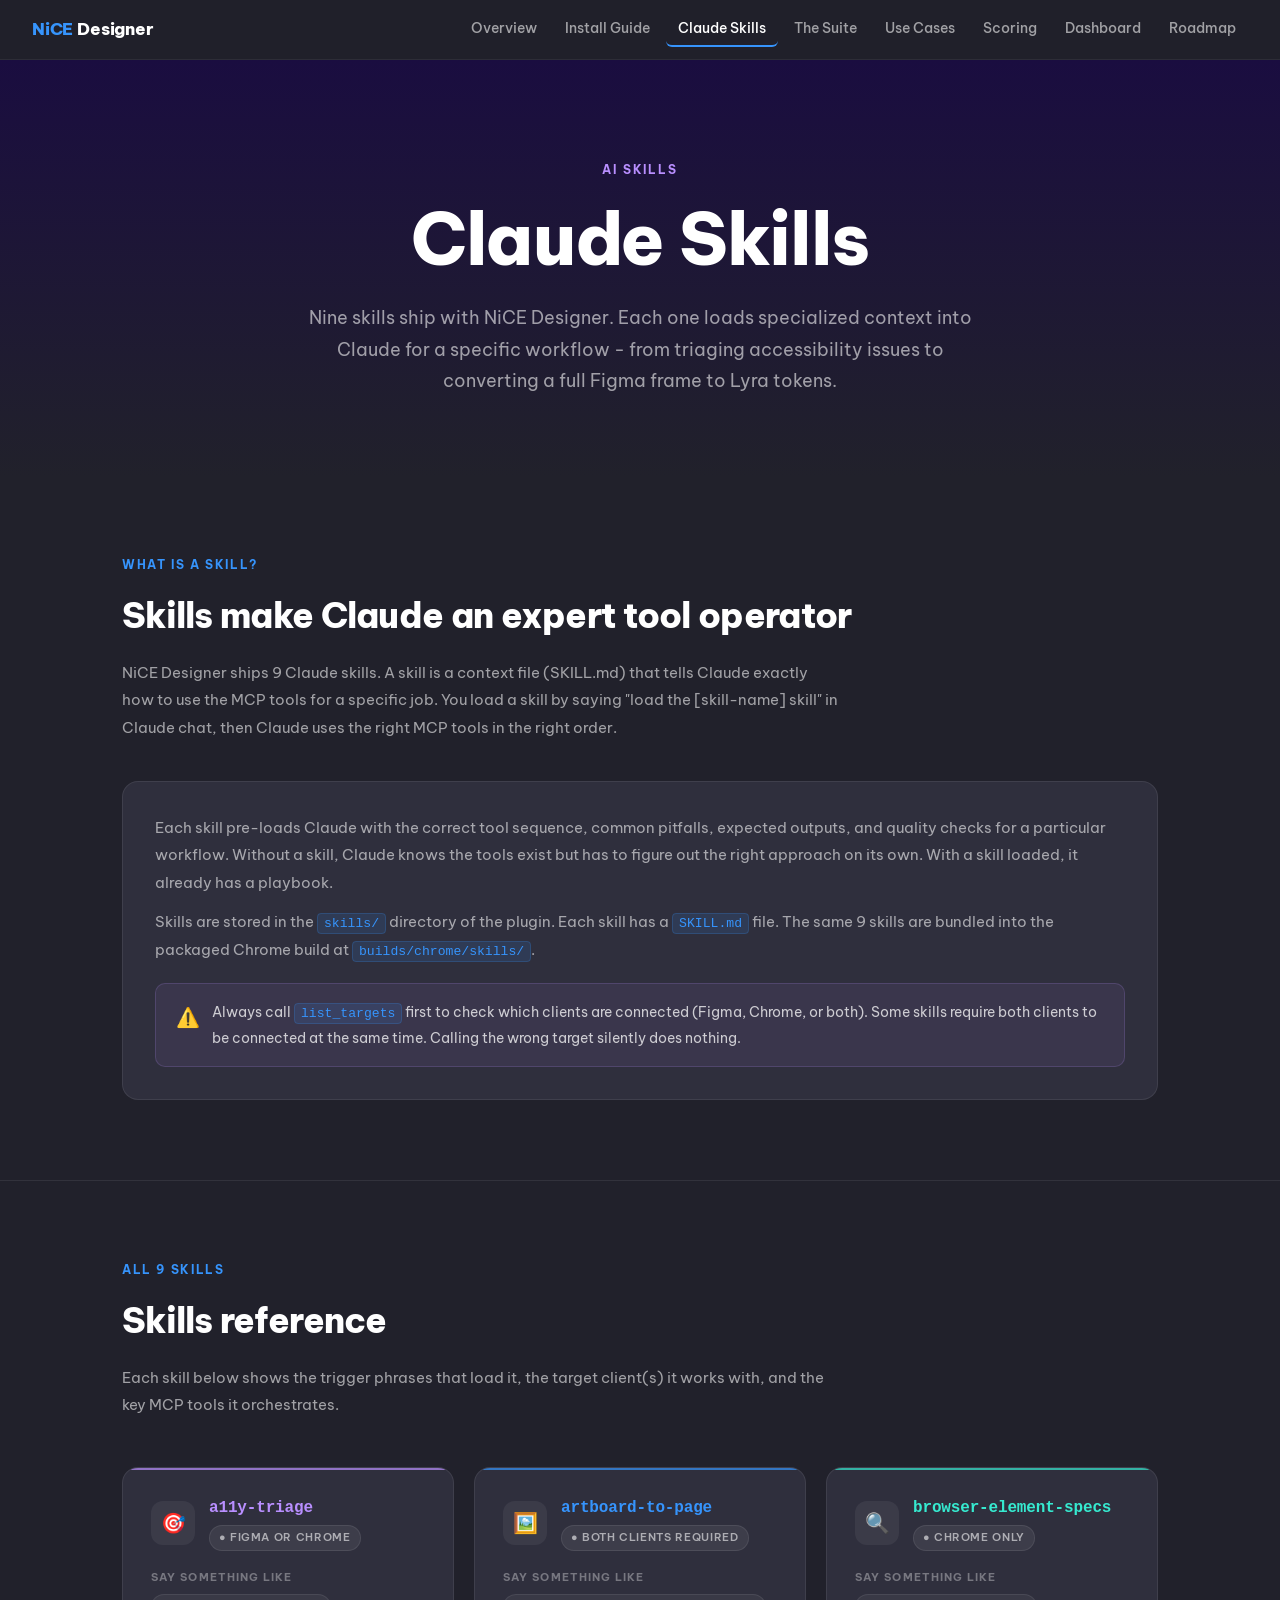
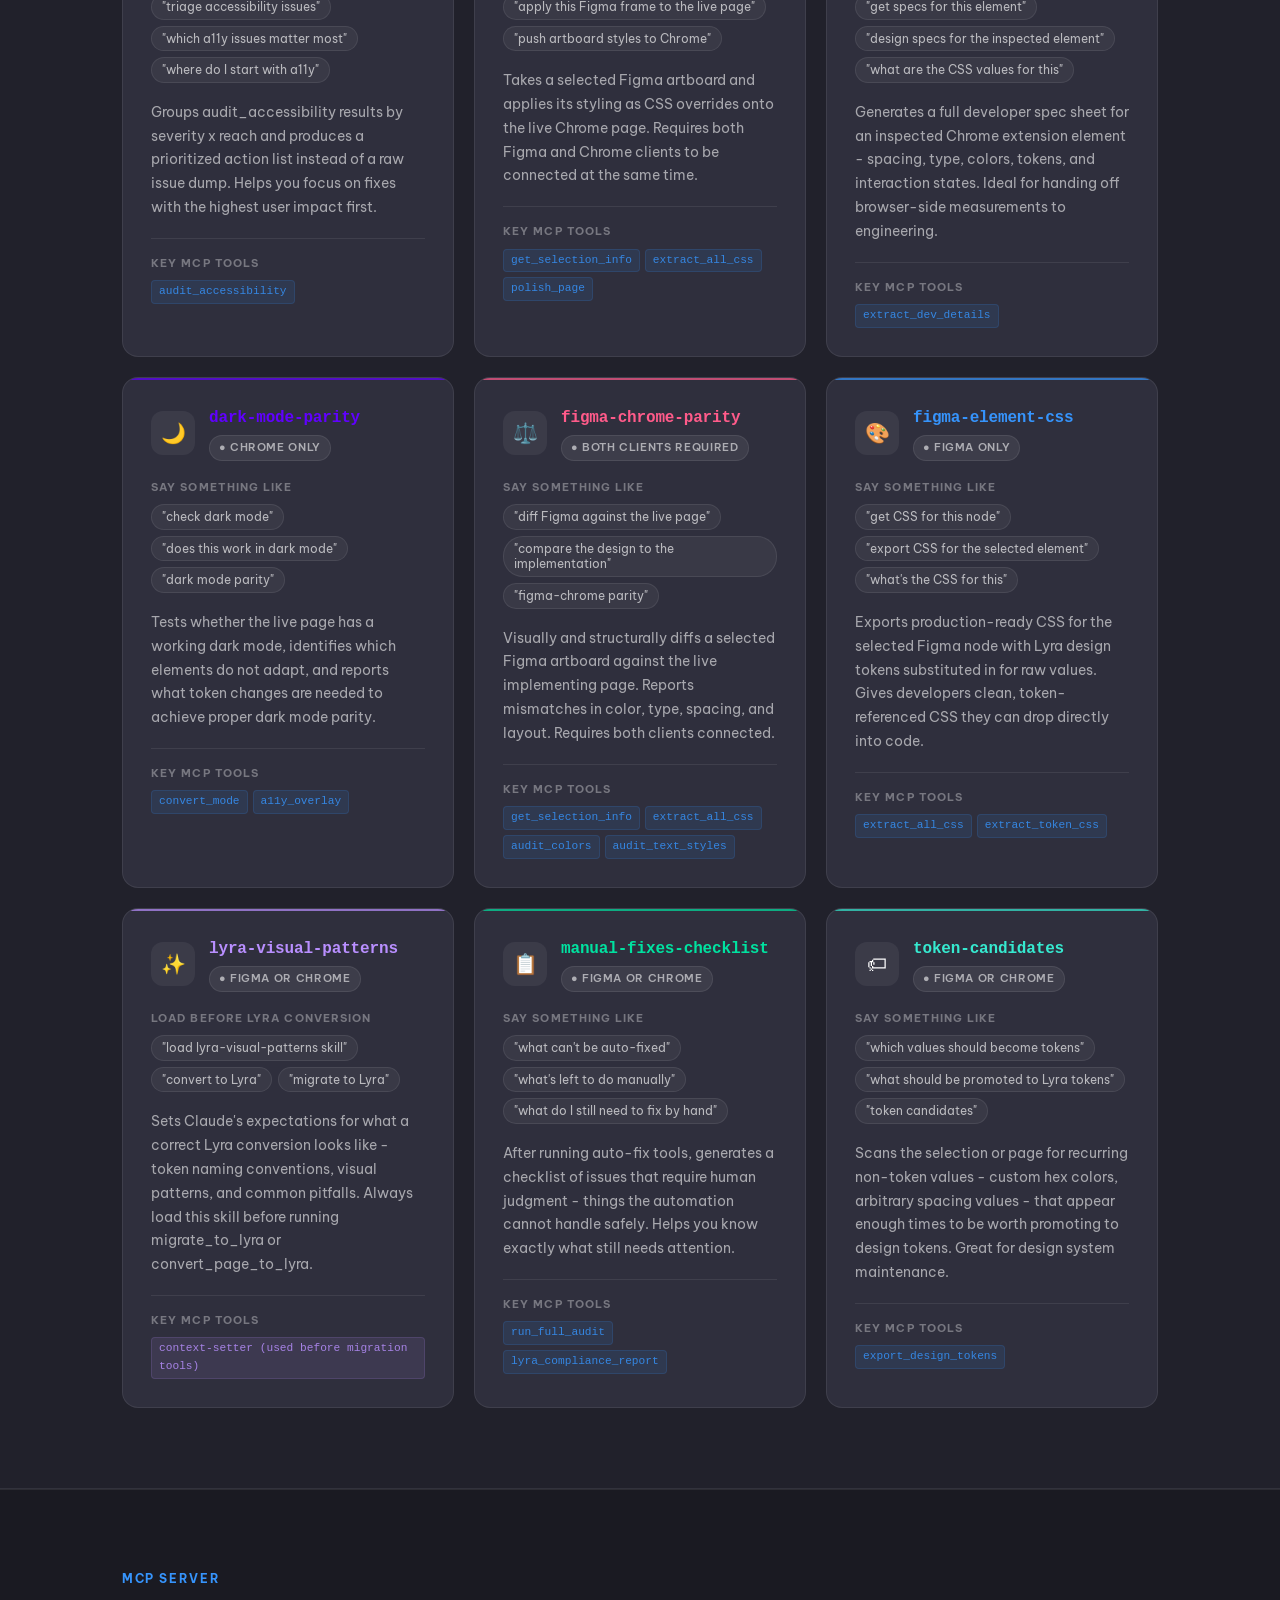
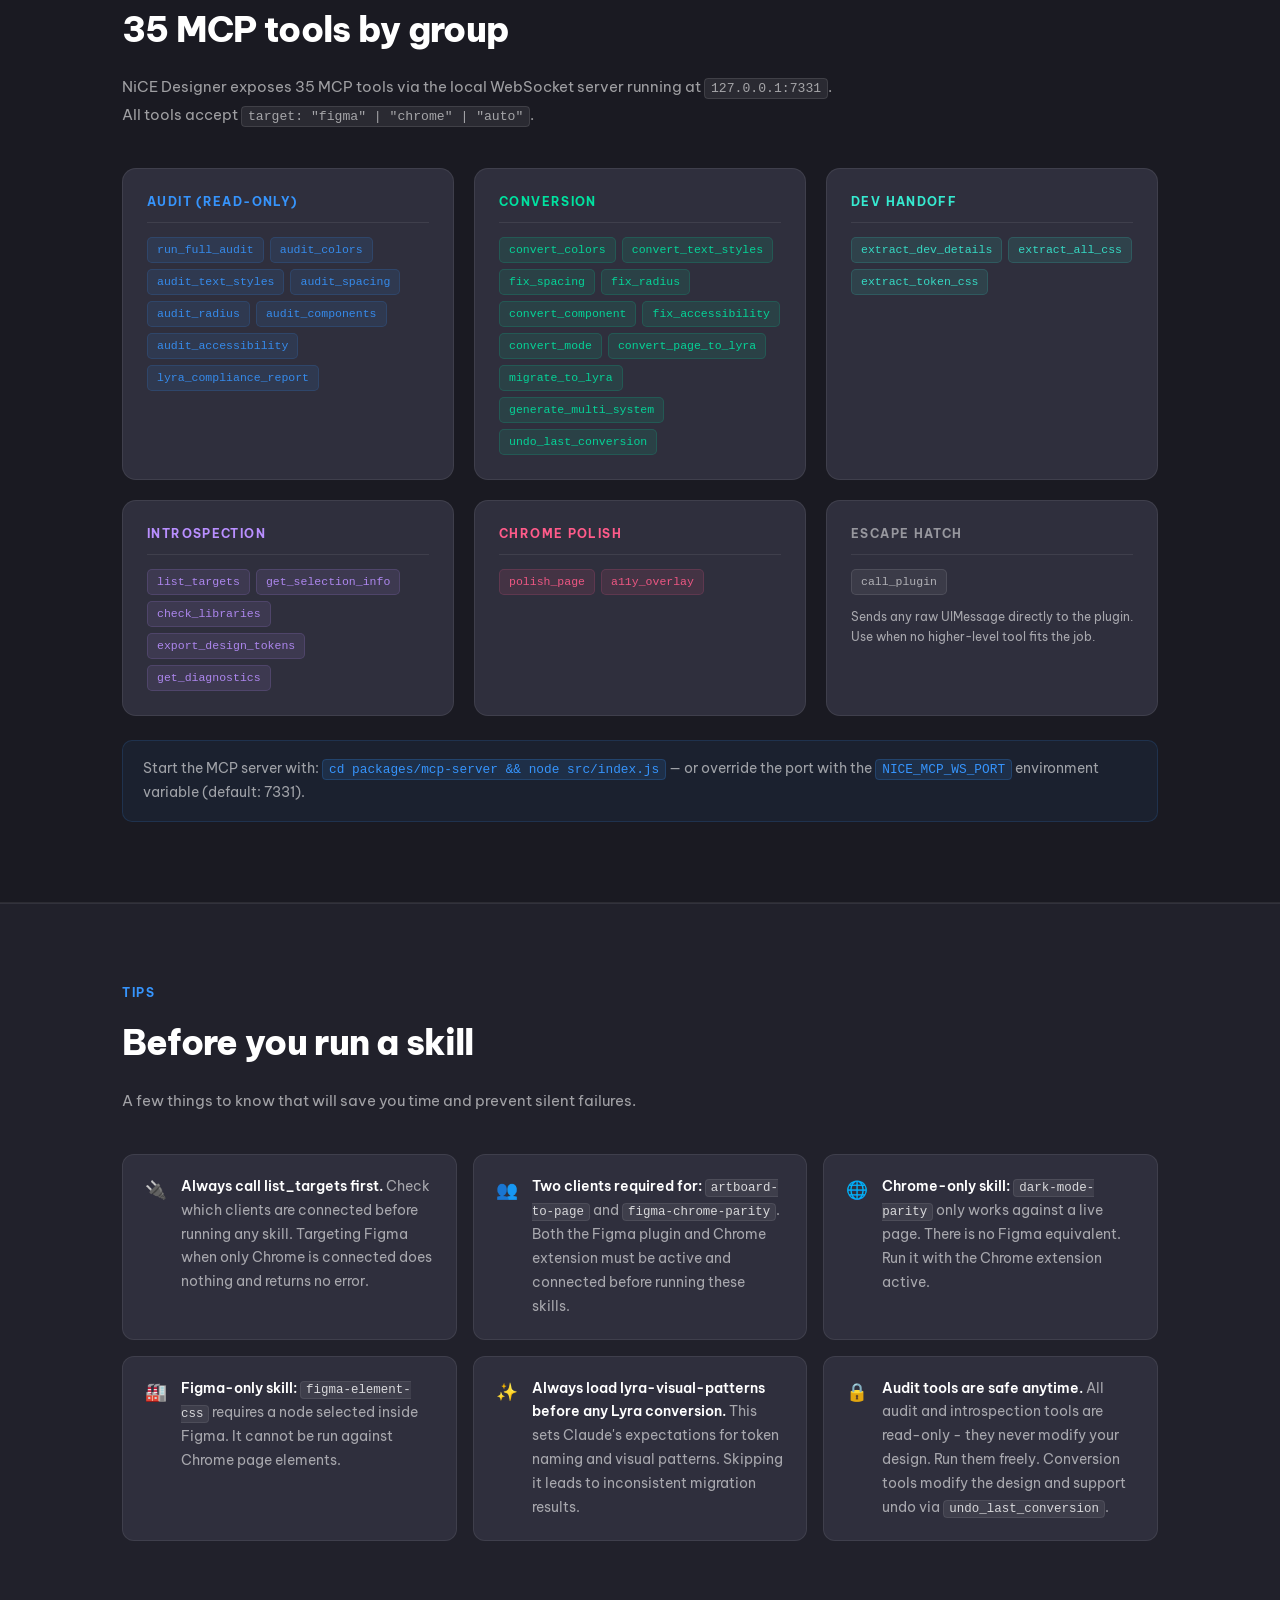
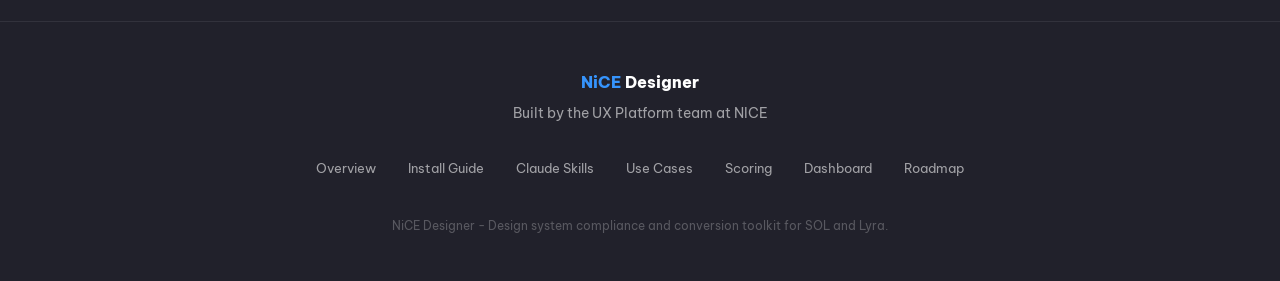
==== commit 29d1d317: "Add The Suite page, update nav on all pages, remove suite from roadmap" ====
--- a/claude-skills.html
+++ b/claude-skills.html
@@ -607,7 +607,8 @@
       <a href="./resources.html" class="nav-link">Overview</a>
       <a href="./install-guide.html" class="nav-link">Install Guide</a>
       <a href="./claude-skills.html" class="nav-link active">Claude Skills</a>
-      <a href="./use-cases.html" class="nav-link">Use Cases</a>
+      <a href="./the-suite.html" class="nav-link">The Suite</a>
+    <a href="./use-cases.html" class="nav-link">Use Cases</a>
       <a href="./how-scores.html" class="nav-link">Scoring</a>
       <a href="./index.html" class="nav-link">Dashboard</a>
       <a href="./roadmap.html" class="nav-link">Roadmap</a>
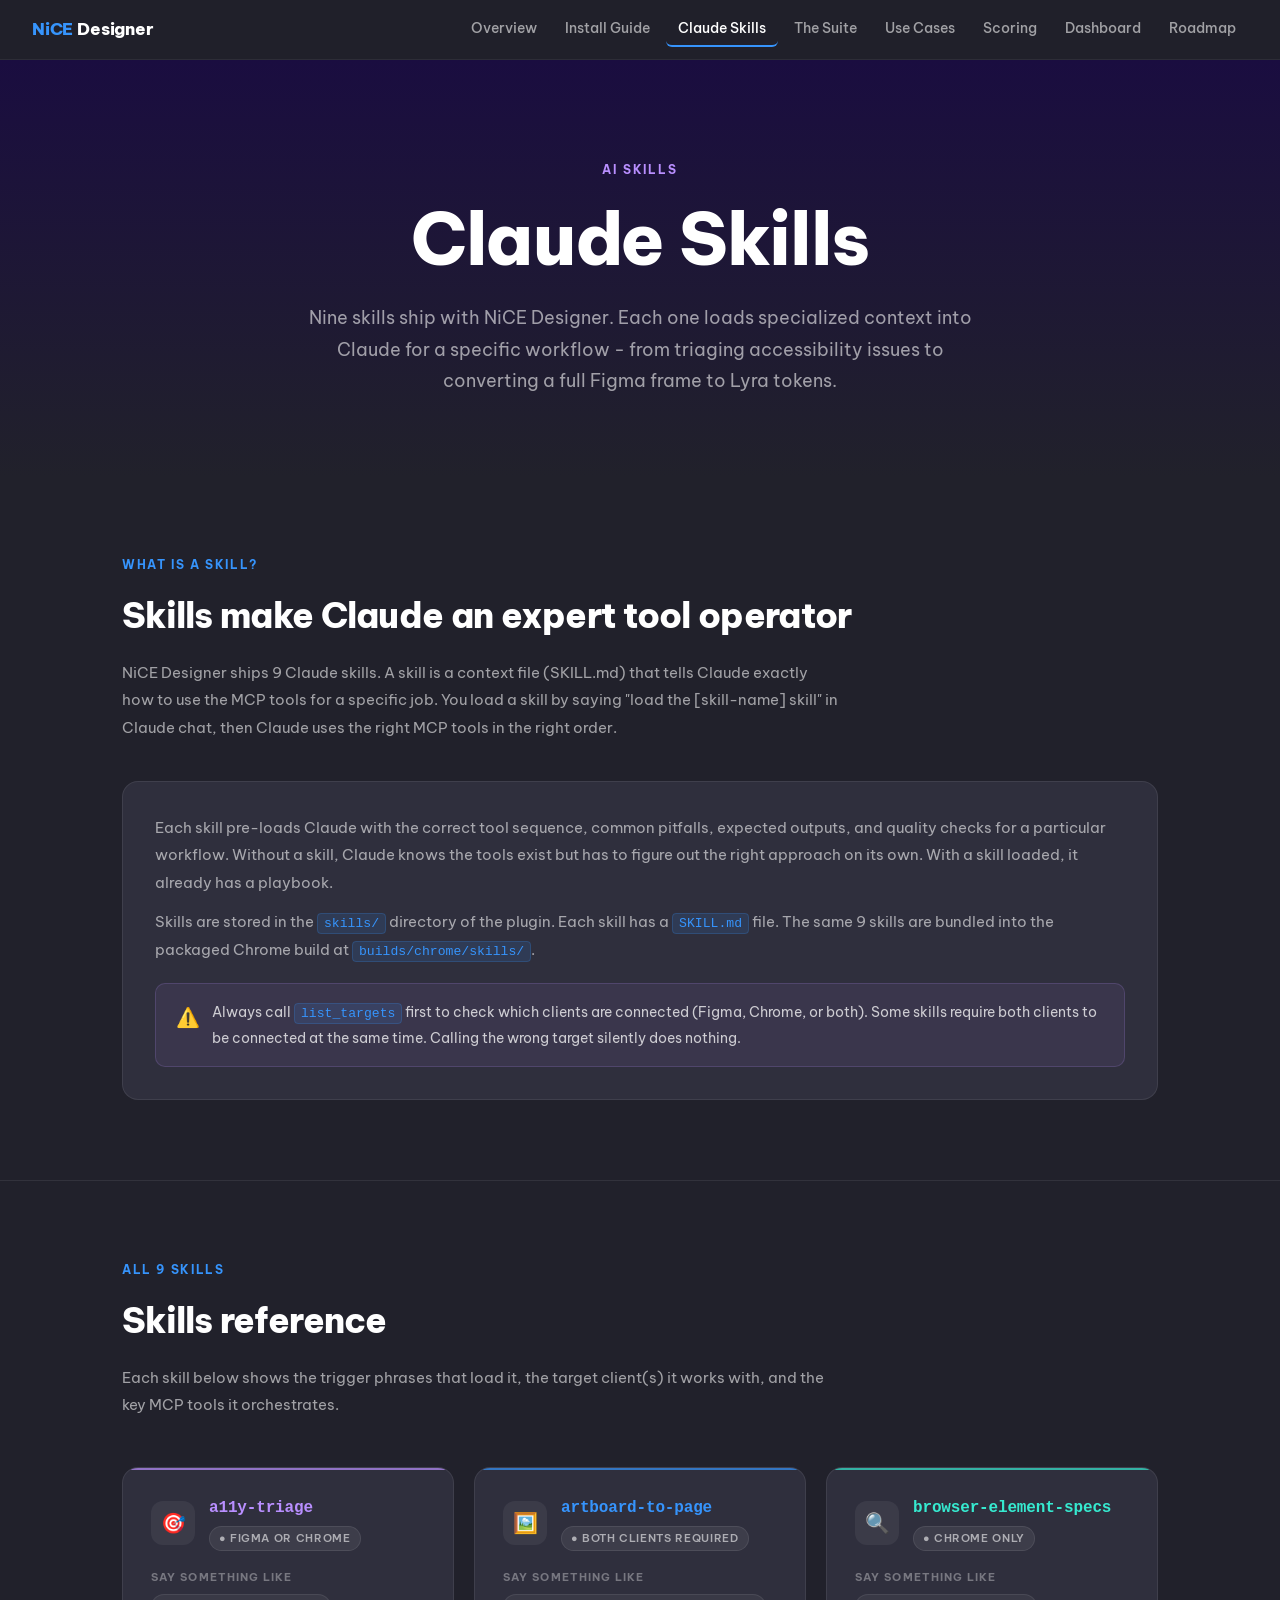
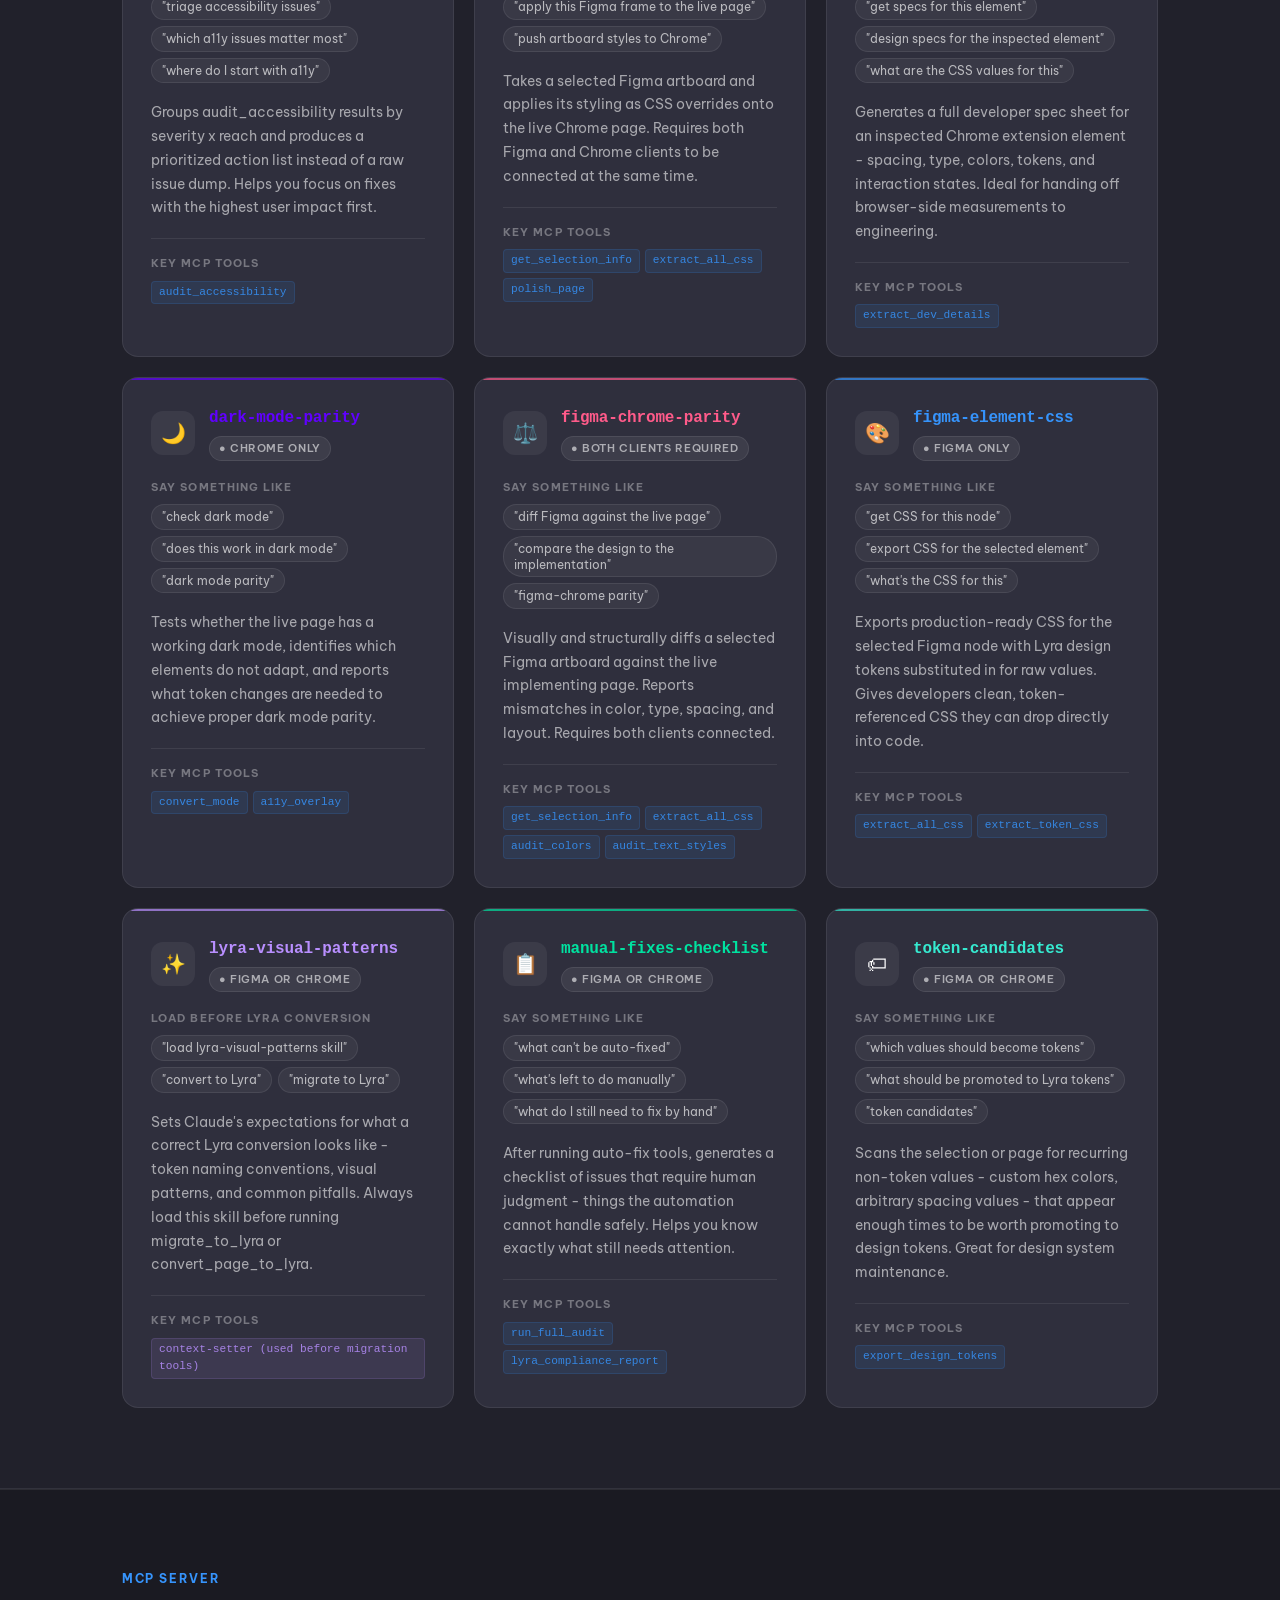
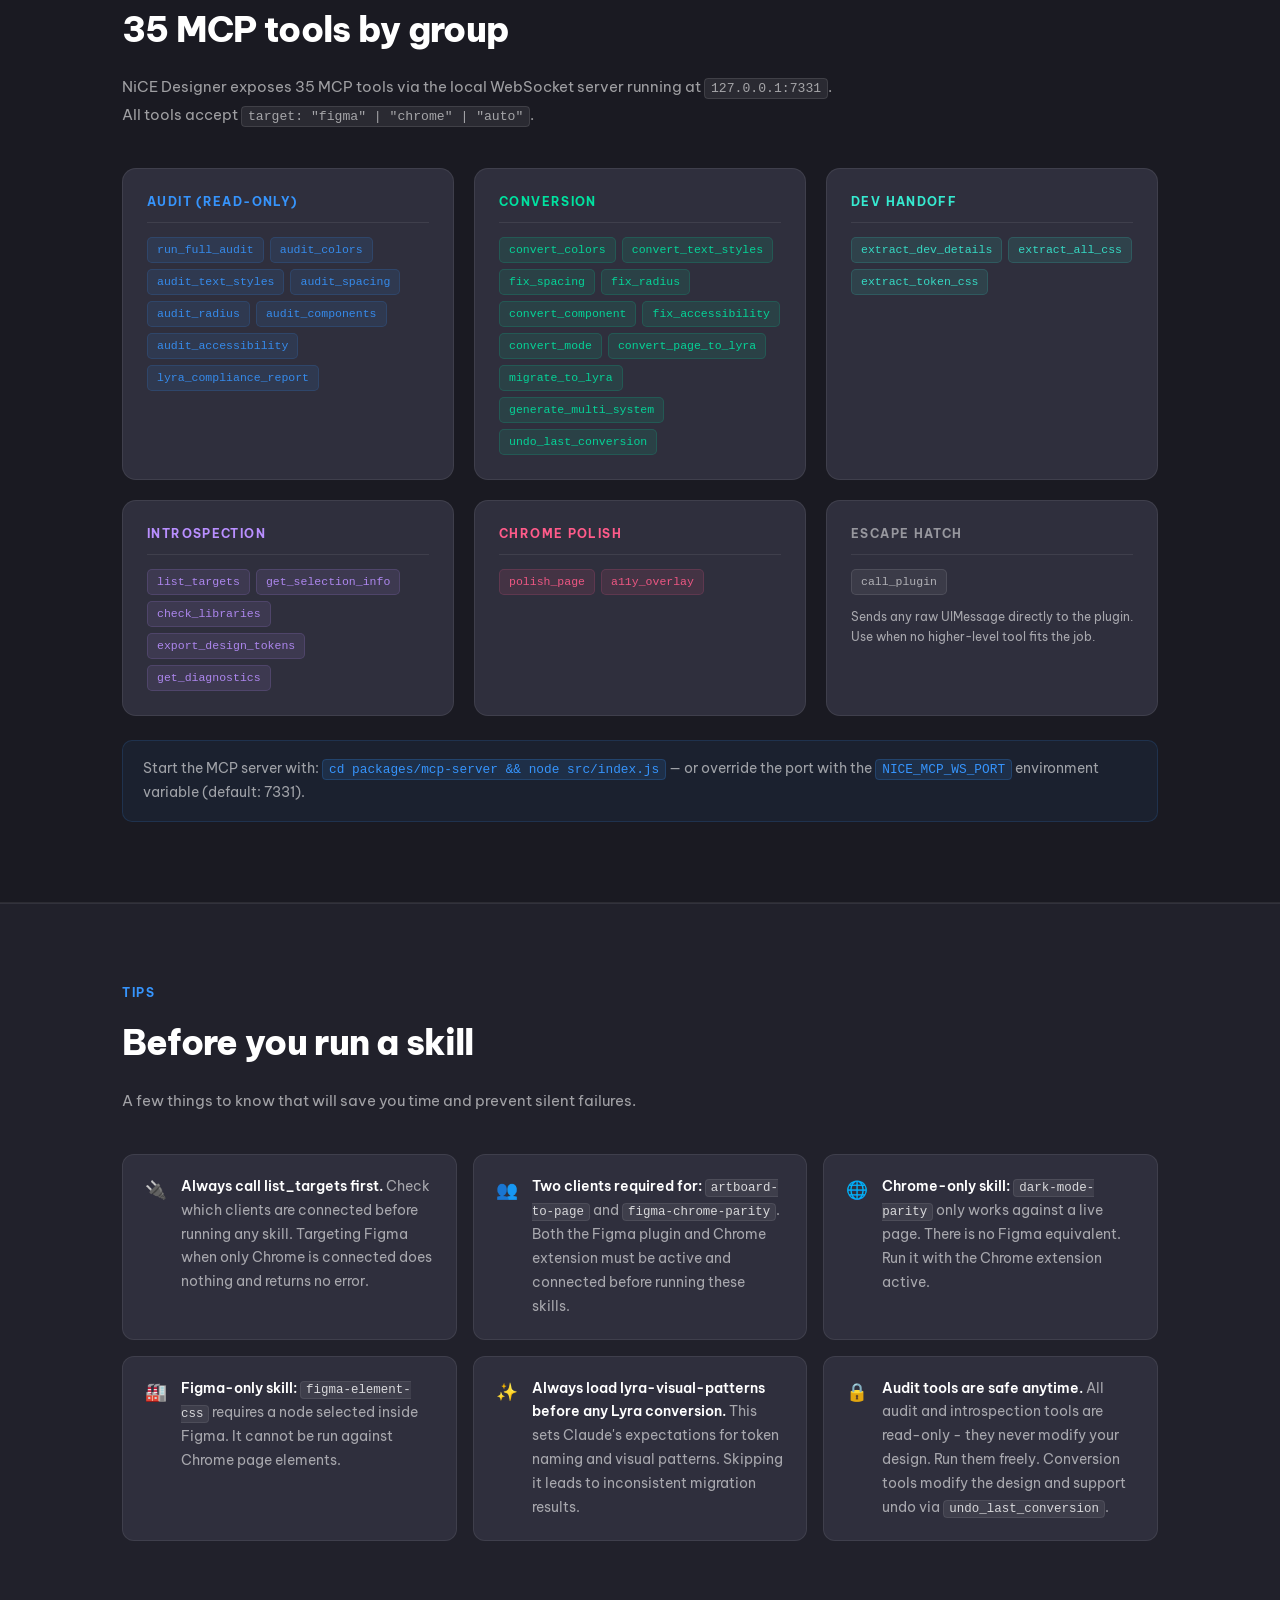
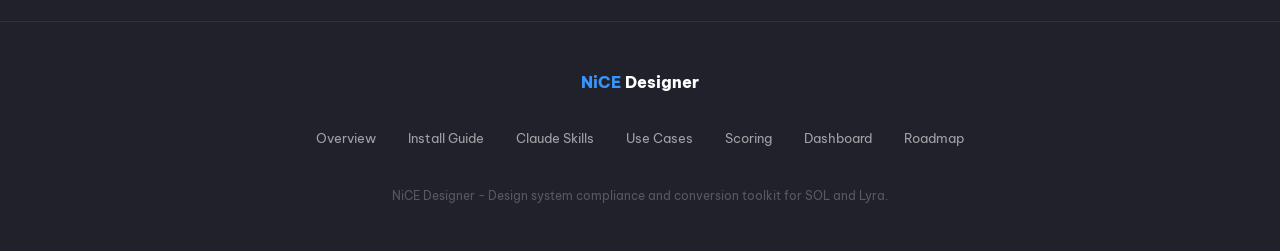
==== commit 2a028864: "Add Superpowers sections, roadmap callout, and positional hover polish effects" ====
--- a/claude-skills.html
+++ b/claude-skills.html
@@ -1041,7 +1041,7 @@
       <div class="footer-brand">
         <span style="color: var(--blue); font-weight: 800;">NiCE</span> Designer
       </div>
-      <p class="footer-tagline">Built by the UX Platform team at NICE</p>
+      <p class="footer-tagline"></p>
       <nav class="footer-links">
         <a href="./resources.html" class="footer-link">Overview</a>
         <a href="./install-guide.html" class="footer-link">Install Guide</a>
@@ -1089,5 +1089,154 @@
     });
   </script>
 
+
+  <!-- NICE POLISH EFFECTS -->
+  <style>
+    /* Positional hover: tilt + spotlight on interactive cards */
+    .tilt-ready {
+      position: relative;
+      overflow: hidden;
+      transform-style: preserve-3d;
+      will-change: transform;
+      transition: transform 0.4s cubic-bezier(0.23,1,0.32,1), box-shadow 0.4s ease;
+    }
+    .tilt-ready::after {
+      content: '';
+      position: absolute;
+      inset: 0;
+      border-radius: inherit;
+      background: radial-gradient(220px circle at var(--mx, 50%) var(--my, 50%),
+        rgba(255,255,255,0.09) 0%, transparent 70%);
+      pointer-events: none;
+      opacity: 0;
+      transition: opacity 0.35s ease;
+      z-index: 1;
+    }
+    .tilt-ready:hover::after { opacity: 1; }
+
+    /* Magnetic buttons */
+    .nav-cta, .btn-primary, .cta-btn, .roadmap-link {
+      transition: transform 0.15s ease, background 0.25s ease, box-shadow 0.25s ease !important;
+    }
+
+    /* Cursor ambient glow */
+    #nice-cursor-glow {
+      position: fixed;
+      pointer-events: none;
+      width: 480px;
+      height: 480px;
+      border-radius: 50%;
+      background: radial-gradient(circle,
+        rgba(54,148,252,0.055) 0%,
+        rgba(97,0,255,0.025) 40%,
+        transparent 70%);
+      transform: translate(-50%, -50%);
+      z-index: 0;
+      transition: left 0.08s linear, top 0.08s linear, opacity 0.5s ease;
+      opacity: 0;
+      mix-blend-mode: screen;
+    }
+
+    /* Improved reveal: slide up instead of just fade */
+    .reveal {
+      opacity: 0;
+      transform: translateY(22px);
+      transition: opacity 0.55s cubic-bezier(0.23,1,0.32,1),
+                  transform 0.55s cubic-bezier(0.23,1,0.32,1);
+    }
+    .reveal.visible {
+      opacity: 1;
+      transform: translateY(0);
+    }
+  </style>
+
+  <script>
+  (function() {
+    // Cursor ambient glow
+    var glow = document.createElement('div');
+    glow.id = 'nice-cursor-glow';
+    document.body.appendChild(glow);
+    var glowX = window.innerWidth / 2, glowY = window.innerHeight / 2;
+    document.addEventListener('mousemove', function(e) {
+      glowX = e.clientX; glowY = e.clientY;
+      glow.style.left = glowX + 'px';
+      glow.style.top = glowY + 'px';
+      glow.style.opacity = '1';
+    });
+    document.addEventListener('mouseleave', function() { glow.style.opacity = '0'; });
+
+    // Apply tilt + spotlight to cards
+    var SELECTORS = [
+      '.tool-card', '.skill-card', '.phase-block', '.case-card',
+      '.pillar', '.step-card', '.score-card', '.sp-card',
+      '.sp-callout-card', '.stat-card', '.doc-card', '.dl-card',
+      '.faq-item', '.checklist-item', '.tool-mini', '.gate-card',
+      '.score-band', '.audit-cat', '.workflow-card', '.case-scenario'
+    ].join(', ');
+
+    document.querySelectorAll(SELECTORS).forEach(function(card) {
+      card.classList.add('tilt-ready');
+
+      card.addEventListener('mousemove', function(e) {
+        var r = card.getBoundingClientRect();
+        var x = (e.clientX - r.left) / r.width;
+        var y = (e.clientY - r.top) / r.height;
+        // Spotlight CSS vars
+        card.style.setProperty('--mx', (x * 100) + '%');
+        card.style.setProperty('--my', (y * 100) + '%');
+        // 3D tilt (gentle, max 7deg)
+        var tx = (y - 0.5) * -8;
+        var ty = (x - 0.5) * 8;
+        card.style.transform = 'perspective(900px) rotateX(' + tx + 'deg) rotateY(' + ty + 'deg) translateZ(3px)';
+        card.style.transition = 'transform 0.07s ease';
+        // Glow border hint
+        card.style.boxShadow = '0 8px 32px rgba(0,0,0,0.35), 0 0 0 1px rgba(54,148,252,0.18)';
+      });
+
+      card.addEventListener('mouseleave', function() {
+        card.style.transform = '';
+        card.style.transition = 'transform 0.45s cubic-bezier(0.23,1,0.32,1)';
+        card.style.boxShadow = '';
+        card.style.setProperty('--mx', '50%');
+        card.style.setProperty('--my', '50%');
+      });
+    });
+
+    // Magnetic effect on primary action buttons
+    document.querySelectorAll('.nav-cta, .btn-primary, .cta-btn').forEach(function(btn) {
+      btn.addEventListener('mousemove', function(e) {
+        var r = btn.getBoundingClientRect();
+        var dx = (e.clientX - r.left - r.width / 2) * 0.28;
+        var dy = (e.clientY - r.top - r.height / 2) * 0.28;
+        btn.style.transform = 'translate(' + dx + 'px, ' + dy + 'px) scale(1.04)';
+        btn.style.transition = 'transform 0.12s ease';
+      });
+      btn.addEventListener('mouseleave', function() {
+        btn.style.transform = '';
+        btn.style.transition = 'transform 0.5s cubic-bezier(0.34,1.56,0.64,1)';
+      });
+    });
+
+    // Improved scroll reveal - re-run after any existing observers
+    var ro = new IntersectionObserver(function(entries) {
+      entries.forEach(function(entry) {
+        if (entry.isIntersecting) {
+          var delay = parseInt(entry.target.dataset.polishDelay || 0);
+          setTimeout(function() {
+            entry.target.classList.add('visible');
+          }, delay);
+          ro.unobserve(entry.target);
+        }
+      });
+    }, { threshold: 0.05, rootMargin: '0px 0px -24px 0px' });
+
+    document.querySelectorAll('.reveal').forEach(function(el, i) {
+      // Stagger siblings in same parent
+      el.dataset.polishDelay = (i % 6) * 55;
+      ro.observe(el);
+    });
+  })();
+  </script>
+
 </body>
 </html>
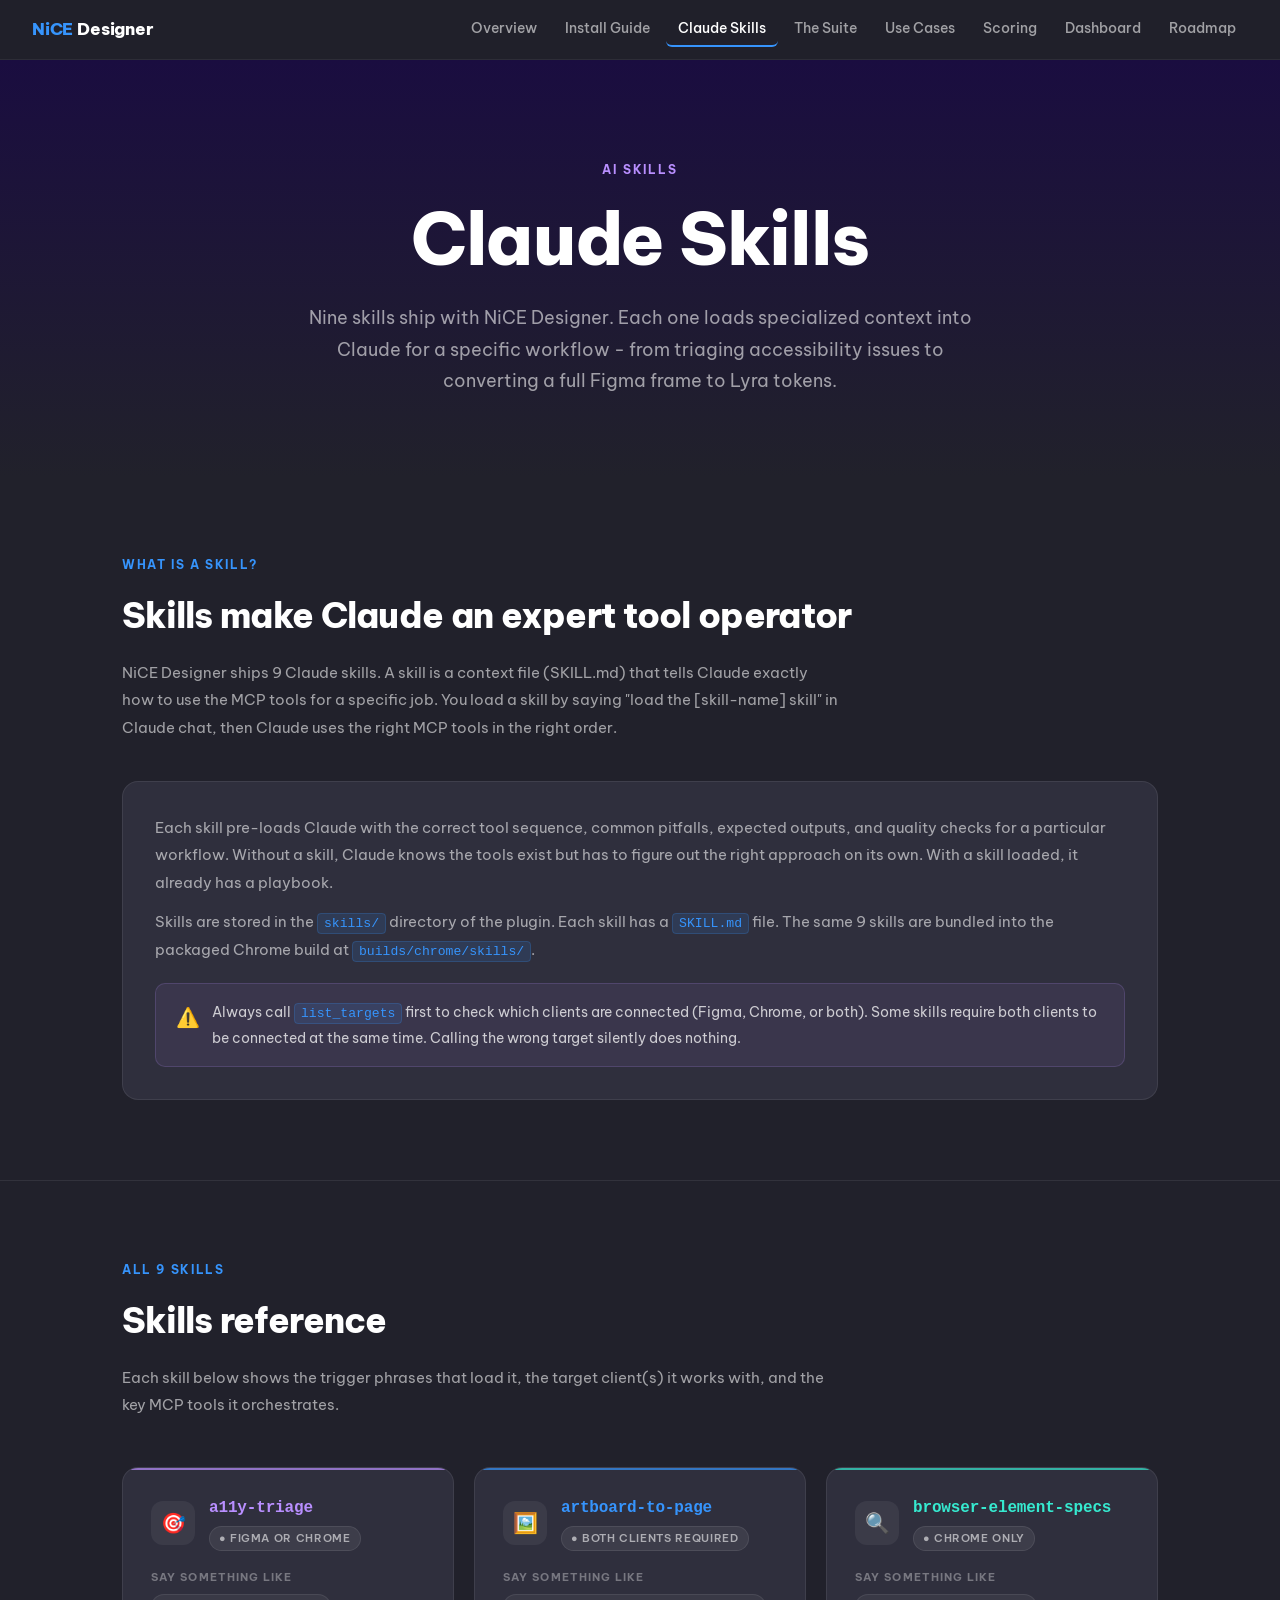
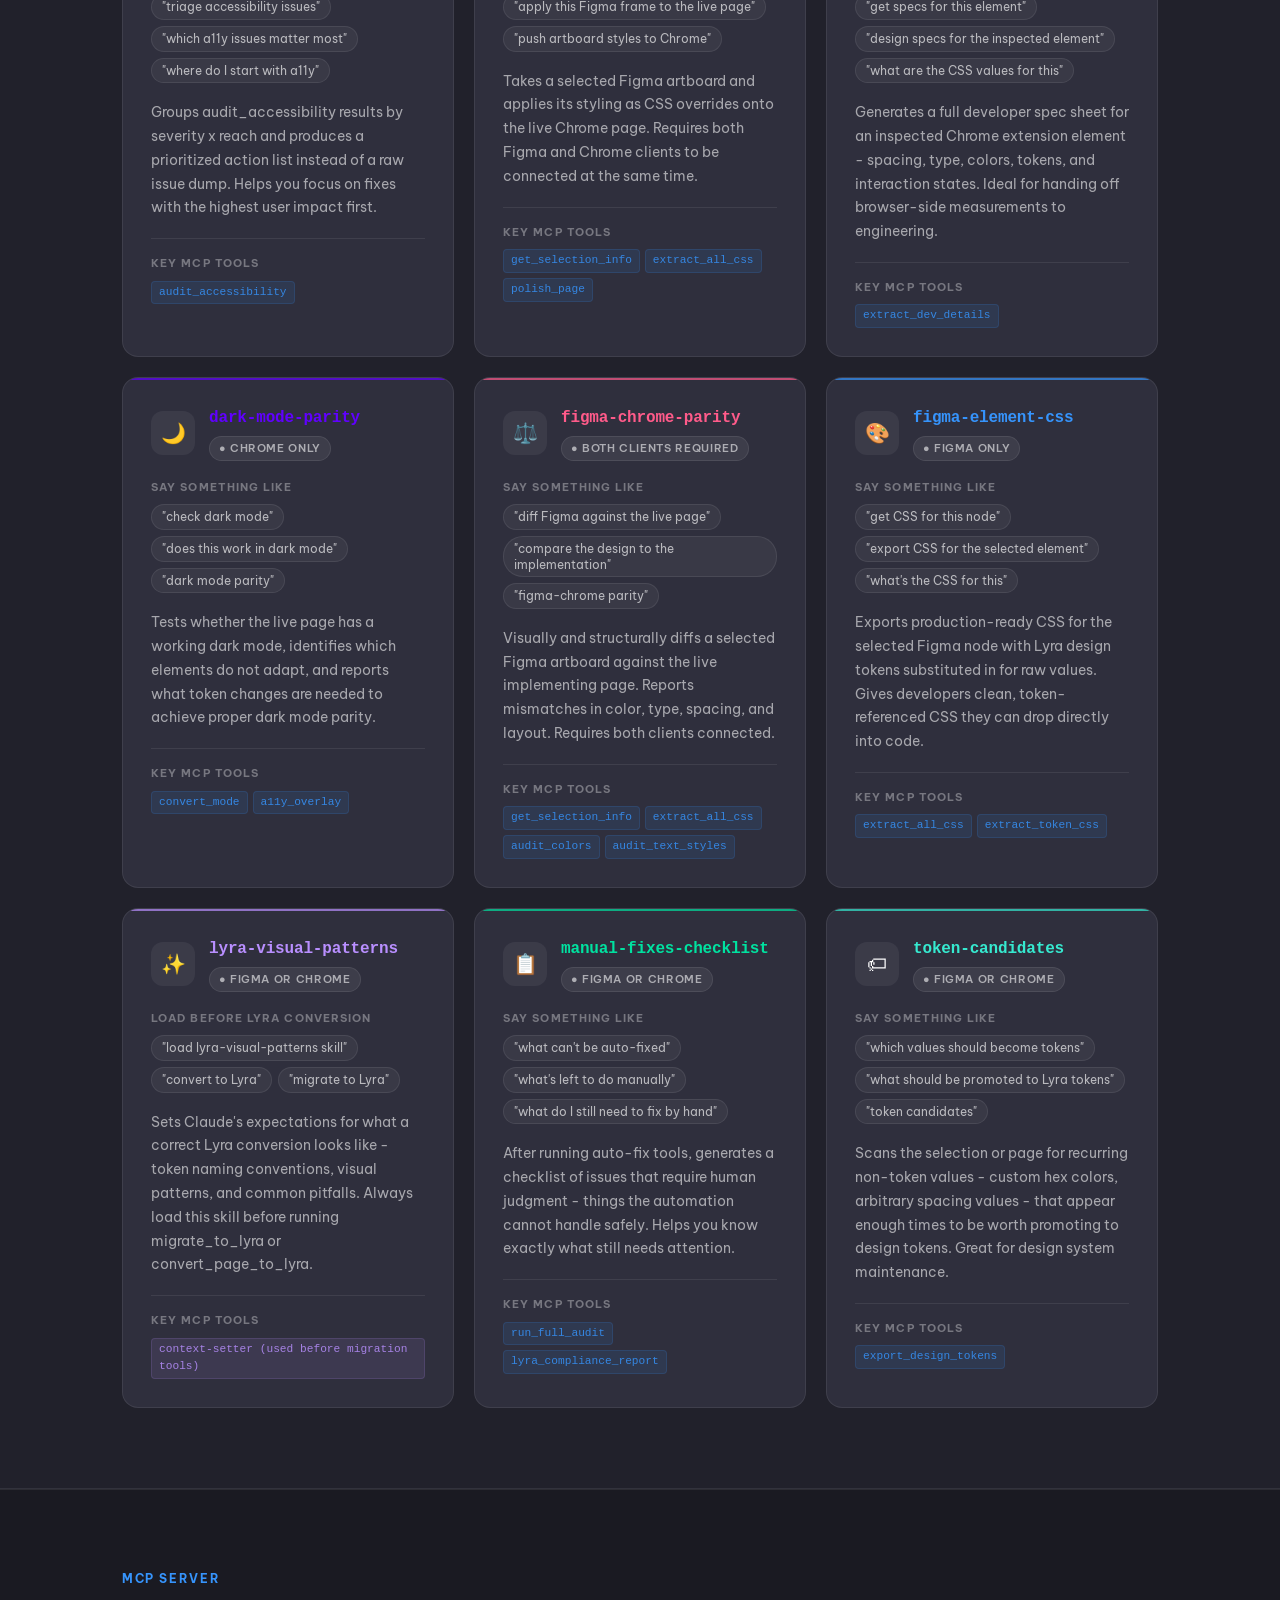
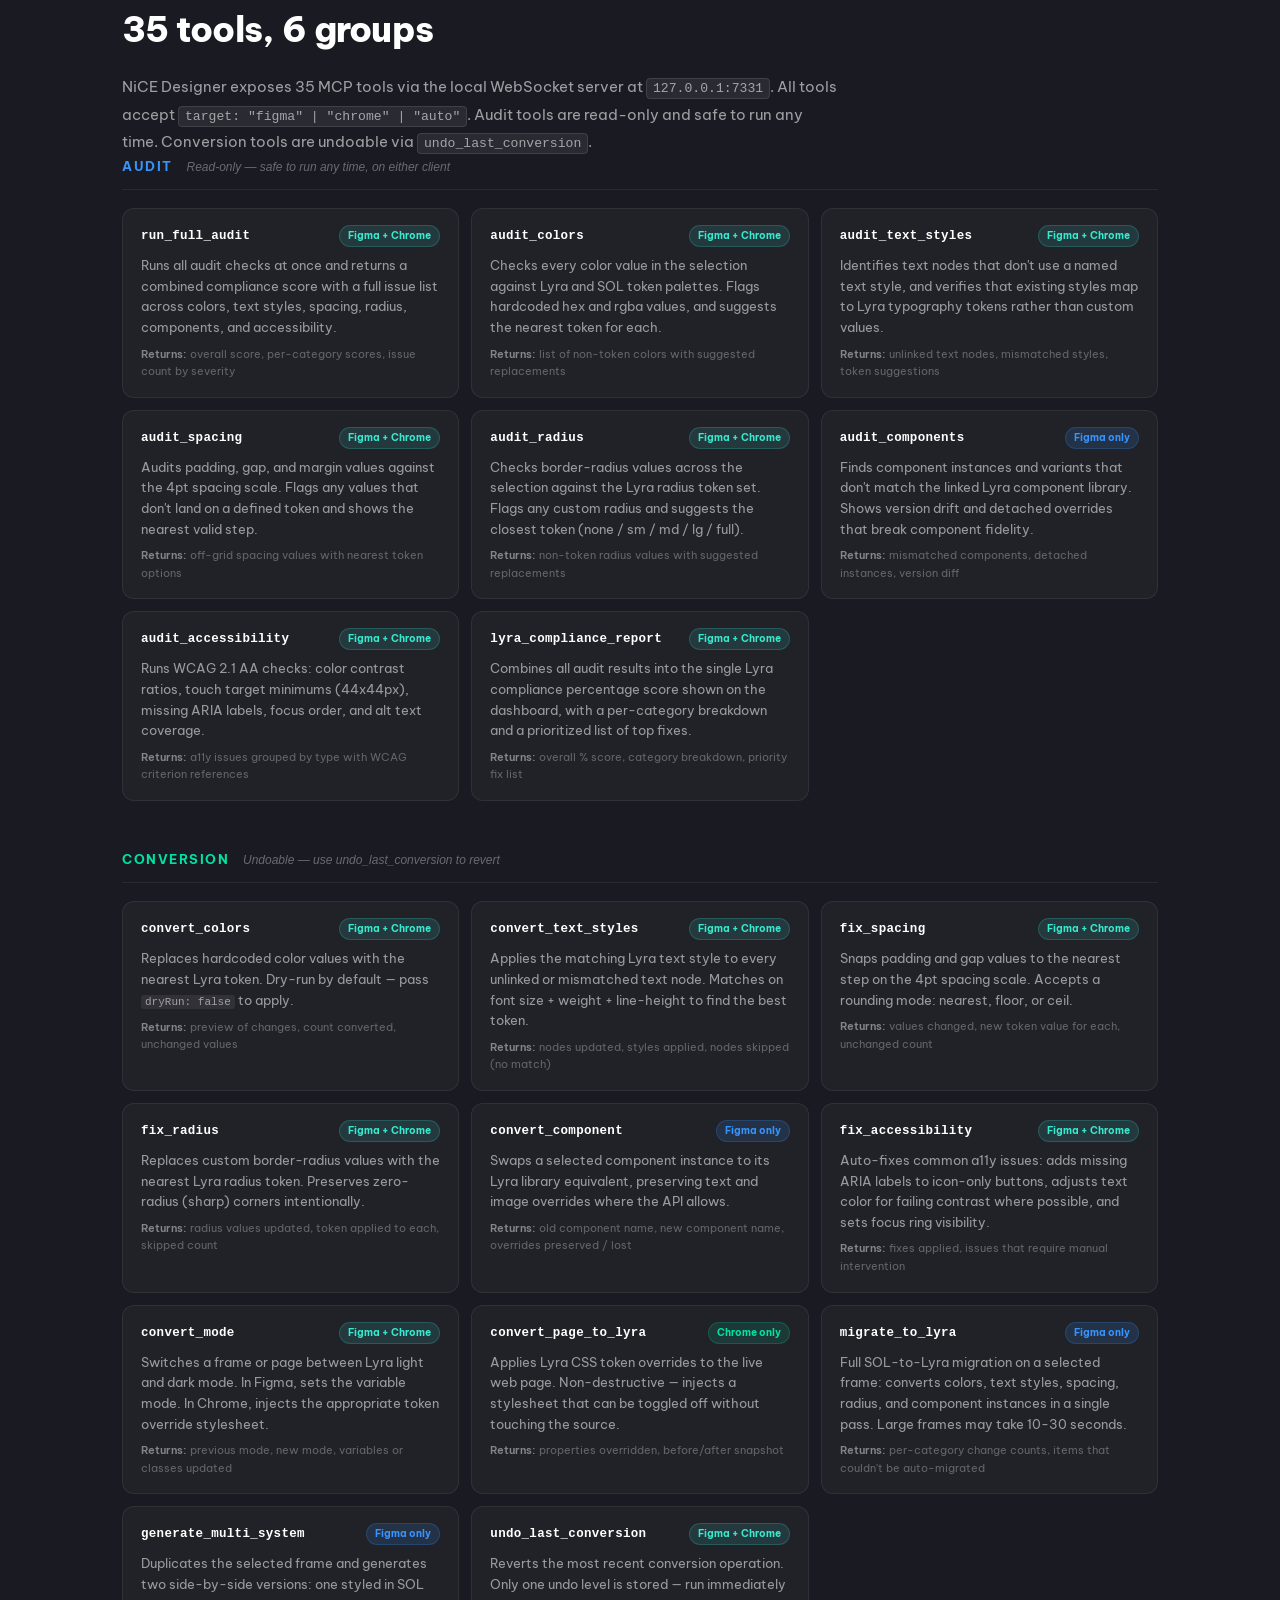
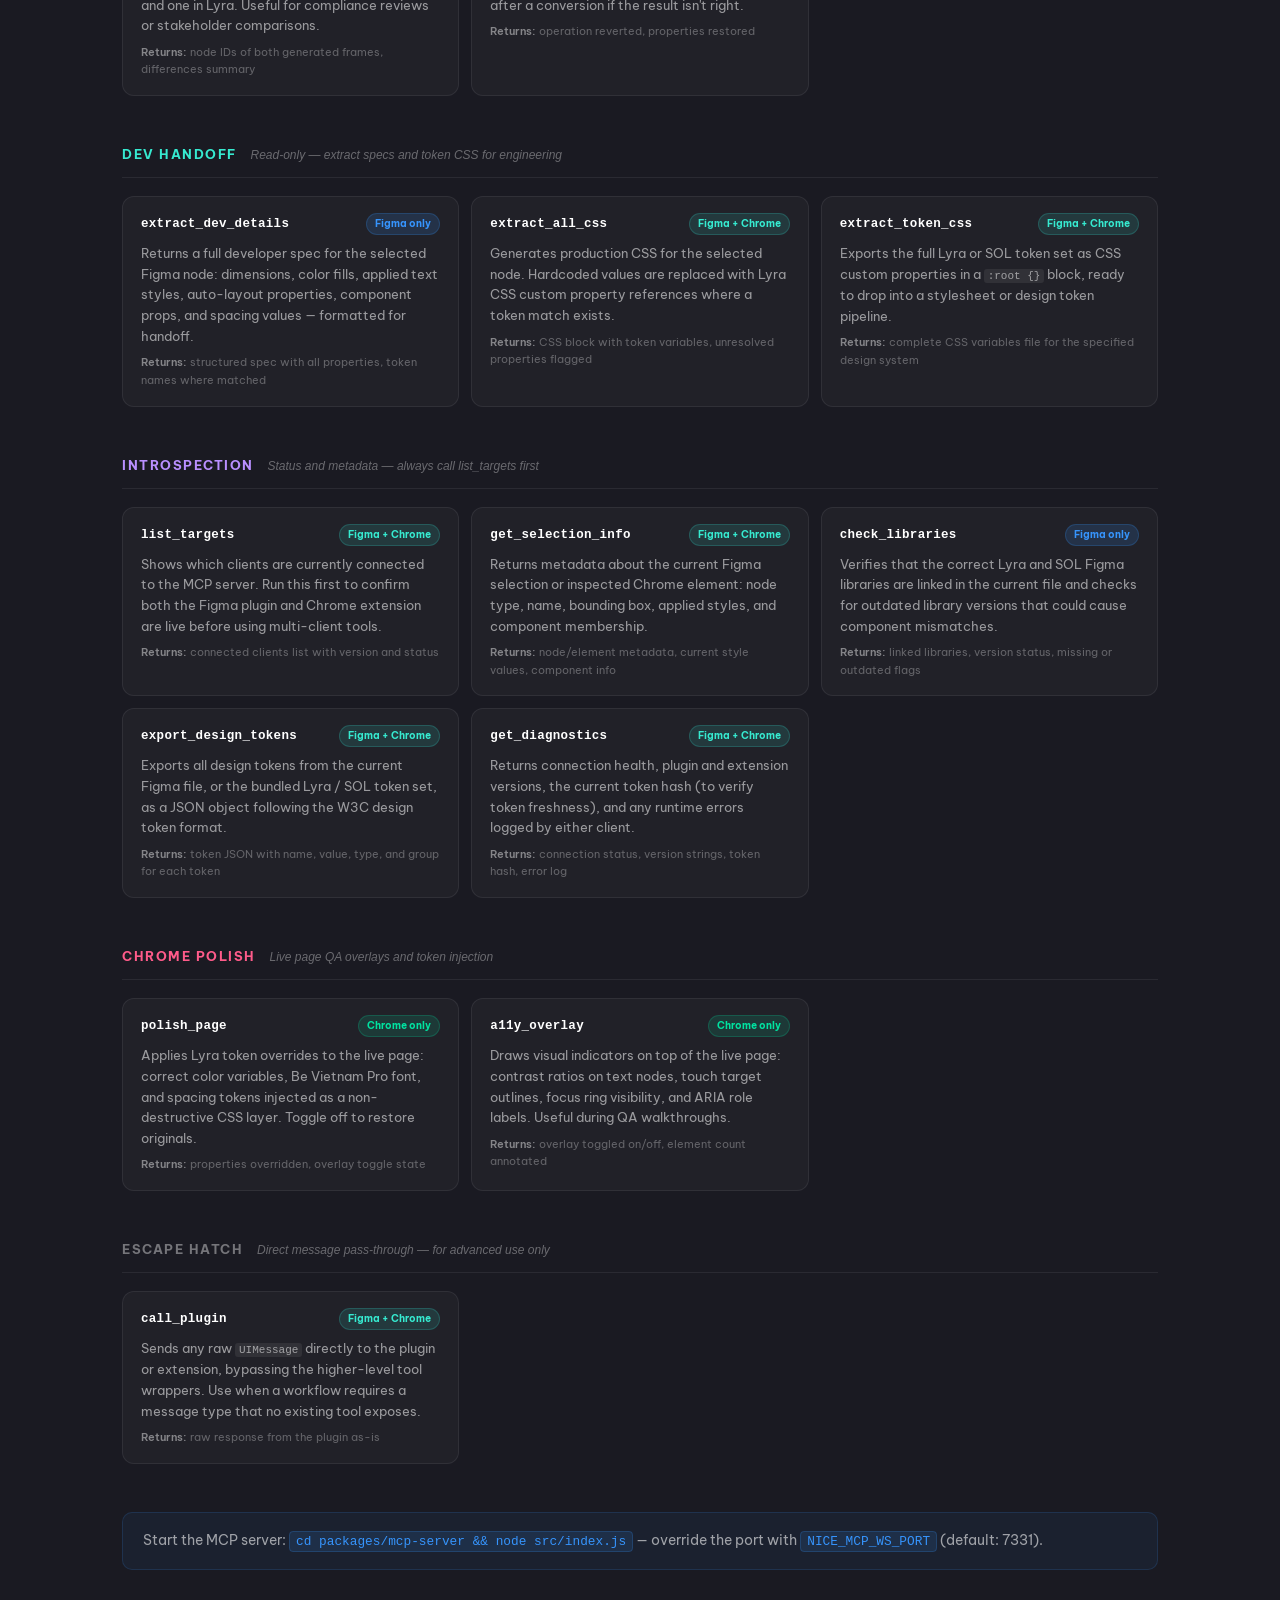
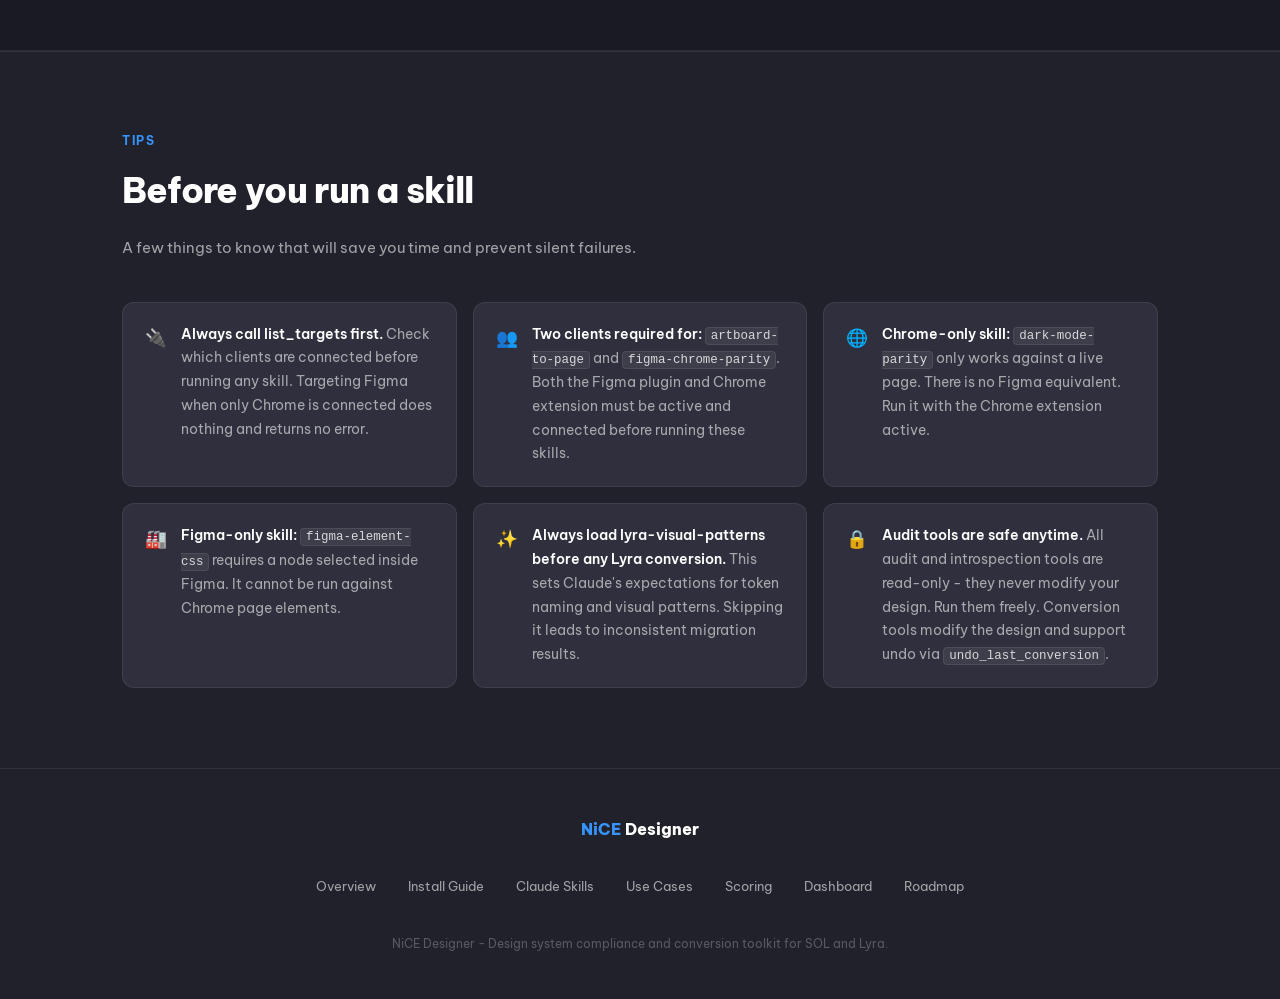
==== commit 9df0f9da: "Expand MCP tools section with full detail cards for all 35 tools" ====
--- a/claude-skills.html
+++ b/claude-skills.html
@@ -373,6 +373,66 @@
       border-color: rgba(185,143,255,0.15);
     }
 
+    /* ---- MCP TOOL DETAIL CARDS ---- */
+    .mcp-group { margin-bottom: 48px; }
+    .mcp-group-header {
+      display: flex; align-items: baseline; gap: 14px;
+      margin-bottom: 18px; padding-bottom: 12px;
+      border-bottom: 1px solid rgba(255,255,255,0.07);
+    }
+    .mcp-group-name {
+      font-size: 13px; font-weight: 700; text-transform: uppercase;
+      letter-spacing: 1.5px;
+    }
+    .mcp-group-name.audit       { color: var(--blue); }
+    .mcp-group-name.conversion  { color: var(--emerald); }
+    .mcp-group-name.handoff     { color: var(--teal); }
+    .mcp-group-name.introspect  { color: var(--lyra); }
+    .mcp-group-name.polish      { color: var(--coral); }
+    .mcp-group-name.escape      { color: rgba(255,255,255,0.4); }
+    .mcp-group-note {
+      font-size: 12px; color: rgba(255,255,255,0.35); font-style: italic;
+    }
+    .mcp-tool-grid {
+      display: grid;
+      grid-template-columns: repeat(auto-fill, minmax(300px, 1fr));
+      gap: 12px;
+    }
+    .mcp-tool-card {
+      background: rgba(255,255,255,0.03);
+      border: 1px solid rgba(255,255,255,0.07);
+      border-radius: 12px; padding: 16px 18px;
+    }
+    .mcp-tool-card:hover {
+      background: rgba(255,255,255,0.05);
+      border-color: rgba(255,255,255,0.12);
+    }
+    .mcp-tool-top {
+      display: flex; align-items: center;
+      justify-content: space-between; gap: 8px;
+      margin-bottom: 8px; flex-wrap: wrap;
+    }
+    .mcp-tool-name {
+      font-family: 'SF Mono','Fira Code',monospace;
+      font-size: 12.5px; font-weight: 600;
+      color: #fff; letter-spacing: 0.3px;
+    }
+    .mcp-target-badge {
+      font-size: 10px; font-weight: 700; padding: 2px 8px;
+      border-radius: 100px; white-space: nowrap; flex-shrink: 0;
+    }
+    .mcp-target-badge.figma   { background: rgba(54,148,252,0.15); color: #3694FC; border: 1px solid rgba(54,148,252,0.2); }
+    .mcp-target-badge.chrome  { background: rgba(0,226,160,0.12); color: #00E2A0; border: 1px solid rgba(0,226,160,0.2); }
+    .mcp-target-badge.both    { background: rgba(54,226,208,0.12); color: #36EAD0; border: 1px solid rgba(54,226,208,0.2); }
+    .mcp-tool-desc {
+      font-size: 12.5px; color: rgba(255,255,255,0.55); line-height: 1.65;
+    }
+    .mcp-returns {
+      margin-top: 8px; font-size: 11px; color: rgba(255,255,255,0.3);
+    }
+    .mcp-returns strong { color: rgba(255,255,255,0.45); font-weight: 600; }
+    @media (max-width: 640px) { .mcp-tool-grid { grid-template-columns: 1fr; } }
+
     /* ---- MCP TOOLS TABLE SECTION ---- */
     .tools-section {
       background: rgba(0,0,0,0.2);
@@ -900,82 +960,221 @@
   <div class="tools-section">
     <div class="section reveal">
       <p class="section-label">MCP server</p>
-      <h2 class="section-title">35 MCP tools by group</h2>
-      <p class="section-body">NiCE Designer exposes 35 MCP tools via the local WebSocket server running at <code style="font-family: 'SF Mono','Fira Code',monospace; font-size: 0.82rem; background: rgba(255,255,255,0.07); border: 1px solid rgba(255,255,255,0.1); padding: 2px 6px; border-radius: 4px;">127.0.0.1:7331</code>. All tools accept <code style="font-family: 'SF Mono','Fira Code',monospace; font-size: 0.82rem; background: rgba(255,255,255,0.07); border: 1px solid rgba(255,255,255,0.1); padding: 2px 6px; border-radius: 4px;">target: "figma" | "chrome" | "auto"</code>.</p>
-
-      <div class="tools-groups">
-
-        <div class="tools-group-card reveal">
-          <div class="tools-group-name audit">Audit (read-only)</div>
-          <div class="tools-group-list">
-            <span class="mcp-tool-tag audit">run_full_audit</span>
-            <span class="mcp-tool-tag audit">audit_colors</span>
-            <span class="mcp-tool-tag audit">audit_text_styles</span>
-            <span class="mcp-tool-tag audit">audit_spacing</span>
-            <span class="mcp-tool-tag audit">audit_radius</span>
-            <span class="mcp-tool-tag audit">audit_components</span>
-            <span class="mcp-tool-tag audit">audit_accessibility</span>
-            <span class="mcp-tool-tag audit">lyra_compliance_report</span>
-          </div>
-        </div>
-
-        <div class="tools-group-card reveal">
-          <div class="tools-group-name conversion">Conversion</div>
-          <div class="tools-group-list">
-            <span class="mcp-tool-tag conversion">convert_colors</span>
-            <span class="mcp-tool-tag conversion">convert_text_styles</span>
-            <span class="mcp-tool-tag conversion">fix_spacing</span>
-            <span class="mcp-tool-tag conversion">fix_radius</span>
-            <span class="mcp-tool-tag conversion">convert_component</span>
-            <span class="mcp-tool-tag conversion">fix_accessibility</span>
-            <span class="mcp-tool-tag conversion">convert_mode</span>
-            <span class="mcp-tool-tag conversion">convert_page_to_lyra</span>
-            <span class="mcp-tool-tag conversion">migrate_to_lyra</span>
-            <span class="mcp-tool-tag conversion">generate_multi_system</span>
-            <span class="mcp-tool-tag conversion">undo_last_conversion</span>
-          </div>
-        </div>
-
-        <div class="tools-group-card reveal">
-          <div class="tools-group-name handoff">Dev handoff</div>
-          <div class="tools-group-list">
-            <span class="mcp-tool-tag handoff">extract_dev_details</span>
-            <span class="mcp-tool-tag handoff">extract_all_css</span>
-            <span class="mcp-tool-tag handoff">extract_token_css</span>
-          </div>
-        </div>
-
-        <div class="tools-group-card reveal">
-          <div class="tools-group-name introspection">Introspection</div>
-          <div class="tools-group-list">
-            <span class="mcp-tool-tag introspection">list_targets</span>
-            <span class="mcp-tool-tag introspection">get_selection_info</span>
-            <span class="mcp-tool-tag introspection">check_libraries</span>
-            <span class="mcp-tool-tag introspection">export_design_tokens</span>
-            <span class="mcp-tool-tag introspection">get_diagnostics</span>
-          </div>
-        </div>
-
-        <div class="tools-group-card reveal">
-          <div class="tools-group-name polish">Chrome polish</div>
-          <div class="tools-group-list">
-            <span class="mcp-tool-tag polish">polish_page</span>
-            <span class="mcp-tool-tag polish">a11y_overlay</span>
-          </div>
-        </div>
-
-        <div class="tools-group-card reveal">
-          <div class="tools-group-name escape">Escape hatch</div>
-          <div class="tools-group-list">
-            <span class="mcp-tool-tag escape">call_plugin</span>
-          </div>
-          <p style="font-size: 0.78rem; color: var(--secondary); margin-top: 12px; line-height: 1.6;">Sends any raw UIMessage directly to the plugin. Use when no higher-level tool fits the job.</p>
-        </div>
-
+      <h2 class="section-title">35 tools, 6 groups</h2>
+      <p class="section-body">NiCE Designer exposes 35 MCP tools via the local WebSocket server at <code style="font-family:'SF Mono','Fira Code',monospace;font-size:.82rem;background:rgba(255,255,255,.07);border:1px solid rgba(255,255,255,.1);padding:2px 6px;border-radius:4px">127.0.0.1:7331</code>. All tools accept <code style="font-family:'SF Mono','Fira Code',monospace;font-size:.82rem;background:rgba(255,255,255,.07);border:1px solid rgba(255,255,255,.1);padding:2px 6px;border-radius:4px">target: "figma" | "chrome" | "auto"</code>. Audit tools are read-only and safe to run any time. Conversion tools are undoable via <code style="font-family:'SF Mono','Fira Code',monospace;font-size:.82rem;background:rgba(255,255,255,.07);border:1px solid rgba(255,255,255,.1);padding:2px 6px;border-radius:4px">undo_last_conversion</code>.</p>
+
+      <!-- AUDIT -->
+      <div class="mcp-group">
+        <div class="mcp-group-header">
+          <span class="mcp-group-name audit">Audit</span>
+          <span class="mcp-group-note">Read-only — safe to run any time, on either client</span>
+        </div>
+        <div class="mcp-tool-grid">
+          <div class="mcp-tool-card reveal">
+            <div class="mcp-tool-top"><code class="mcp-tool-name">run_full_audit</code><span class="mcp-target-badge both">Figma + Chrome</span></div>
+            <p class="mcp-tool-desc">Runs all audit checks at once and returns a combined compliance score with a full issue list across colors, text styles, spacing, radius, components, and accessibility.</p>
+            <p class="mcp-returns"><strong>Returns:</strong> overall score, per-category scores, issue count by severity</p>
+          </div>
+          <div class="mcp-tool-card reveal">
+            <div class="mcp-tool-top"><code class="mcp-tool-name">audit_colors</code><span class="mcp-target-badge both">Figma + Chrome</span></div>
+            <p class="mcp-tool-desc">Checks every color value in the selection against Lyra and SOL token palettes. Flags hardcoded hex and rgba values, and suggests the nearest token for each.</p>
+            <p class="mcp-returns"><strong>Returns:</strong> list of non-token colors with suggested replacements</p>
+          </div>
+          <div class="mcp-tool-card reveal">
+            <div class="mcp-tool-top"><code class="mcp-tool-name">audit_text_styles</code><span class="mcp-target-badge both">Figma + Chrome</span></div>
+            <p class="mcp-tool-desc">Identifies text nodes that don't use a named text style, and verifies that existing styles map to Lyra typography tokens rather than custom values.</p>
+            <p class="mcp-returns"><strong>Returns:</strong> unlinked text nodes, mismatched styles, token suggestions</p>
+          </div>
+          <div class="mcp-tool-card reveal">
+            <div class="mcp-tool-top"><code class="mcp-tool-name">audit_spacing</code><span class="mcp-target-badge both">Figma + Chrome</span></div>
+            <p class="mcp-tool-desc">Audits padding, gap, and margin values against the 4pt spacing scale. Flags any values that don't land on a defined token and shows the nearest valid step.</p>
+            <p class="mcp-returns"><strong>Returns:</strong> off-grid spacing values with nearest token options</p>
+          </div>
+          <div class="mcp-tool-card reveal">
+            <div class="mcp-tool-top"><code class="mcp-tool-name">audit_radius</code><span class="mcp-target-badge both">Figma + Chrome</span></div>
+            <p class="mcp-tool-desc">Checks border-radius values across the selection against the Lyra radius token set. Flags any custom radius and suggests the closest token (none / sm / md / lg / full).</p>
+            <p class="mcp-returns"><strong>Returns:</strong> non-token radius values with suggested replacements</p>
+          </div>
+          <div class="mcp-tool-card reveal">
+            <div class="mcp-tool-top"><code class="mcp-tool-name">audit_components</code><span class="mcp-target-badge figma">Figma only</span></div>
+            <p class="mcp-tool-desc">Finds component instances and variants that don't match the linked Lyra component library. Shows version drift and detached overrides that break component fidelity.</p>
+            <p class="mcp-returns"><strong>Returns:</strong> mismatched components, detached instances, version diff</p>
+          </div>
+          <div class="mcp-tool-card reveal">
+            <div class="mcp-tool-top"><code class="mcp-tool-name">audit_accessibility</code><span class="mcp-target-badge both">Figma + Chrome</span></div>
+            <p class="mcp-tool-desc">Runs WCAG 2.1 AA checks: color contrast ratios, touch target minimums (44x44px), missing ARIA labels, focus order, and alt text coverage.</p>
+            <p class="mcp-returns"><strong>Returns:</strong> a11y issues grouped by type with WCAG criterion references</p>
+          </div>
+          <div class="mcp-tool-card reveal">
+            <div class="mcp-tool-top"><code class="mcp-tool-name">lyra_compliance_report</code><span class="mcp-target-badge both">Figma + Chrome</span></div>
+            <p class="mcp-tool-desc">Combines all audit results into the single Lyra compliance percentage score shown on the dashboard, with a per-category breakdown and a prioritized list of top fixes.</p>
+            <p class="mcp-returns"><strong>Returns:</strong> overall % score, category breakdown, priority fix list</p>
+          </div>
+        </div>
+      </div>
+
+      <!-- CONVERSION -->
+      <div class="mcp-group">
+        <div class="mcp-group-header">
+          <span class="mcp-group-name conversion">Conversion</span>
+          <span class="mcp-group-note">Undoable — use undo_last_conversion to revert</span>
+        </div>
+        <div class="mcp-tool-grid">
+          <div class="mcp-tool-card reveal">
+            <div class="mcp-tool-top"><code class="mcp-tool-name">convert_colors</code><span class="mcp-target-badge both">Figma + Chrome</span></div>
+            <p class="mcp-tool-desc">Replaces hardcoded color values with the nearest Lyra token. Dry-run by default — pass <code style="font-size:11px;background:rgba(255,255,255,.07);padding:1px 4px;border-radius:3px">dryRun: false</code> to apply.</p>
+            <p class="mcp-returns"><strong>Returns:</strong> preview of changes, count converted, unchanged values</p>
+          </div>
+          <div class="mcp-tool-card reveal">
+            <div class="mcp-tool-top"><code class="mcp-tool-name">convert_text_styles</code><span class="mcp-target-badge both">Figma + Chrome</span></div>
+            <p class="mcp-tool-desc">Applies the matching Lyra text style to every unlinked or mismatched text node. Matches on font size + weight + line-height to find the best token.</p>
+            <p class="mcp-returns"><strong>Returns:</strong> nodes updated, styles applied, nodes skipped (no match)</p>
+          </div>
+          <div class="mcp-tool-card reveal">
+            <div class="mcp-tool-top"><code class="mcp-tool-name">fix_spacing</code><span class="mcp-target-badge both">Figma + Chrome</span></div>
+            <p class="mcp-tool-desc">Snaps padding and gap values to the nearest step on the 4pt spacing scale. Accepts a rounding mode: nearest, floor, or ceil.</p>
+            <p class="mcp-returns"><strong>Returns:</strong> values changed, new token value for each, unchanged count</p>
+          </div>
+          <div class="mcp-tool-card reveal">
+            <div class="mcp-tool-top"><code class="mcp-tool-name">fix_radius</code><span class="mcp-target-badge both">Figma + Chrome</span></div>
+            <p class="mcp-tool-desc">Replaces custom border-radius values with the nearest Lyra radius token. Preserves zero-radius (sharp) corners intentionally.</p>
+            <p class="mcp-returns"><strong>Returns:</strong> radius values updated, token applied to each, skipped count</p>
+          </div>
+          <div class="mcp-tool-card reveal">
+            <div class="mcp-tool-top"><code class="mcp-tool-name">convert_component</code><span class="mcp-target-badge figma">Figma only</span></div>
+            <p class="mcp-tool-desc">Swaps a selected component instance to its Lyra library equivalent, preserving text and image overrides where the API allows.</p>
+            <p class="mcp-returns"><strong>Returns:</strong> old component name, new component name, overrides preserved / lost</p>
+          </div>
+          <div class="mcp-tool-card reveal">
+            <div class="mcp-tool-top"><code class="mcp-tool-name">fix_accessibility</code><span class="mcp-target-badge both">Figma + Chrome</span></div>
+            <p class="mcp-tool-desc">Auto-fixes common a11y issues: adds missing ARIA labels to icon-only buttons, adjusts text color for failing contrast where possible, and sets focus ring visibility.</p>
+            <p class="mcp-returns"><strong>Returns:</strong> fixes applied, issues that require manual intervention</p>
+          </div>
+          <div class="mcp-tool-card reveal">
+            <div class="mcp-tool-top"><code class="mcp-tool-name">convert_mode</code><span class="mcp-target-badge both">Figma + Chrome</span></div>
+            <p class="mcp-tool-desc">Switches a frame or page between Lyra light and dark mode. In Figma, sets the variable mode. In Chrome, injects the appropriate token override stylesheet.</p>
+            <p class="mcp-returns"><strong>Returns:</strong> previous mode, new mode, variables or classes updated</p>
+          </div>
+          <div class="mcp-tool-card reveal">
+            <div class="mcp-tool-top"><code class="mcp-tool-name">convert_page_to_lyra</code><span class="mcp-target-badge chrome">Chrome only</span></div>
+            <p class="mcp-tool-desc">Applies Lyra CSS token overrides to the live web page. Non-destructive — injects a stylesheet that can be toggled off without touching the source.</p>
+            <p class="mcp-returns"><strong>Returns:</strong> properties overridden, before/after snapshot</p>
+          </div>
+          <div class="mcp-tool-card reveal">
+            <div class="mcp-tool-top"><code class="mcp-tool-name">migrate_to_lyra</code><span class="mcp-target-badge figma">Figma only</span></div>
+            <p class="mcp-tool-desc">Full SOL-to-Lyra migration on a selected frame: converts colors, text styles, spacing, radius, and component instances in a single pass. Large frames may take 10-30 seconds.</p>
+            <p class="mcp-returns"><strong>Returns:</strong> per-category change counts, items that couldn't be auto-migrated</p>
+          </div>
+          <div class="mcp-tool-card reveal">
+            <div class="mcp-tool-top"><code class="mcp-tool-name">generate_multi_system</code><span class="mcp-target-badge figma">Figma only</span></div>
+            <p class="mcp-tool-desc">Duplicates the selected frame and generates two side-by-side versions: one styled in SOL and one in Lyra. Useful for compliance reviews or stakeholder comparisons.</p>
+            <p class="mcp-returns"><strong>Returns:</strong> node IDs of both generated frames, differences summary</p>
+          </div>
+          <div class="mcp-tool-card reveal">
+            <div class="mcp-tool-top"><code class="mcp-tool-name">undo_last_conversion</code><span class="mcp-target-badge both">Figma + Chrome</span></div>
+            <p class="mcp-tool-desc">Reverts the most recent conversion operation. Only one undo level is stored — run immediately after a conversion if the result isn't right.</p>
+            <p class="mcp-returns"><strong>Returns:</strong> operation reverted, properties restored</p>
+          </div>
+        </div>
+      </div>
+
+      <!-- DEV HANDOFF -->
+      <div class="mcp-group">
+        <div class="mcp-group-header">
+          <span class="mcp-group-name handoff">Dev Handoff</span>
+          <span class="mcp-group-note">Read-only — extract specs and token CSS for engineering</span>
+        </div>
+        <div class="mcp-tool-grid">
+          <div class="mcp-tool-card reveal">
+            <div class="mcp-tool-top"><code class="mcp-tool-name">extract_dev_details</code><span class="mcp-target-badge figma">Figma only</span></div>
+            <p class="mcp-tool-desc">Returns a full developer spec for the selected Figma node: dimensions, color fills, applied text styles, auto-layout properties, component props, and spacing values — formatted for handoff.</p>
+            <p class="mcp-returns"><strong>Returns:</strong> structured spec with all properties, token names where matched</p>
+          </div>
+          <div class="mcp-tool-card reveal">
+            <div class="mcp-tool-top"><code class="mcp-tool-name">extract_all_css</code><span class="mcp-target-badge both">Figma + Chrome</span></div>
+            <p class="mcp-tool-desc">Generates production CSS for the selected node. Hardcoded values are replaced with Lyra CSS custom property references where a token match exists.</p>
+            <p class="mcp-returns"><strong>Returns:</strong> CSS block with token variables, unresolved properties flagged</p>
+          </div>
+          <div class="mcp-tool-card reveal">
+            <div class="mcp-tool-top"><code class="mcp-tool-name">extract_token_css</code><span class="mcp-target-badge both">Figma + Chrome</span></div>
+            <p class="mcp-tool-desc">Exports the full Lyra or SOL token set as CSS custom properties in a <code style="font-size:11px;background:rgba(255,255,255,.07);padding:1px 4px;border-radius:3px">:root {}</code> block, ready to drop into a stylesheet or design token pipeline.</p>
+            <p class="mcp-returns"><strong>Returns:</strong> complete CSS variables file for the specified design system</p>
+          </div>
+        </div>
+      </div>
+
+      <!-- INTROSPECTION -->
+      <div class="mcp-group">
+        <div class="mcp-group-header">
+          <span class="mcp-group-name introspect">Introspection</span>
+          <span class="mcp-group-note">Status and metadata — always call list_targets first</span>
+        </div>
+        <div class="mcp-tool-grid">
+          <div class="mcp-tool-card reveal">
+            <div class="mcp-tool-top"><code class="mcp-tool-name">list_targets</code><span class="mcp-target-badge both">Figma + Chrome</span></div>
+            <p class="mcp-tool-desc">Shows which clients are currently connected to the MCP server. Run this first to confirm both the Figma plugin and Chrome extension are live before using multi-client tools.</p>
+            <p class="mcp-returns"><strong>Returns:</strong> connected clients list with version and status</p>
+          </div>
+          <div class="mcp-tool-card reveal">
+            <div class="mcp-tool-top"><code class="mcp-tool-name">get_selection_info</code><span class="mcp-target-badge both">Figma + Chrome</span></div>
+            <p class="mcp-tool-desc">Returns metadata about the current Figma selection or inspected Chrome element: node type, name, bounding box, applied styles, and component membership.</p>
+            <p class="mcp-returns"><strong>Returns:</strong> node/element metadata, current style values, component info</p>
+          </div>
+          <div class="mcp-tool-card reveal">
+            <div class="mcp-tool-top"><code class="mcp-tool-name">check_libraries</code><span class="mcp-target-badge figma">Figma only</span></div>
+            <p class="mcp-tool-desc">Verifies that the correct Lyra and SOL Figma libraries are linked in the current file and checks for outdated library versions that could cause component mismatches.</p>
+            <p class="mcp-returns"><strong>Returns:</strong> linked libraries, version status, missing or outdated flags</p>
+          </div>
+          <div class="mcp-tool-card reveal">
+            <div class="mcp-tool-top"><code class="mcp-tool-name">export_design_tokens</code><span class="mcp-target-badge both">Figma + Chrome</span></div>
+            <p class="mcp-tool-desc">Exports all design tokens from the current Figma file, or the bundled Lyra / SOL token set, as a JSON object following the W3C design token format.</p>
+            <p class="mcp-returns"><strong>Returns:</strong> token JSON with name, value, type, and group for each token</p>
+          </div>
+          <div class="mcp-tool-card reveal">
+            <div class="mcp-tool-top"><code class="mcp-tool-name">get_diagnostics</code><span class="mcp-target-badge both">Figma + Chrome</span></div>
+            <p class="mcp-tool-desc">Returns connection health, plugin and extension versions, the current token hash (to verify token freshness), and any runtime errors logged by either client.</p>
+            <p class="mcp-returns"><strong>Returns:</strong> connection status, version strings, token hash, error log</p>
+          </div>
+        </div>
+      </div>
+
+      <!-- CHROME POLISH -->
+      <div class="mcp-group">
+        <div class="mcp-group-header">
+          <span class="mcp-group-name polish">Chrome Polish</span>
+          <span class="mcp-group-note">Live page QA overlays and token injection</span>
+        </div>
+        <div class="mcp-tool-grid">
+          <div class="mcp-tool-card reveal">
+            <div class="mcp-tool-top"><code class="mcp-tool-name">polish_page</code><span class="mcp-target-badge chrome">Chrome only</span></div>
+            <p class="mcp-tool-desc">Applies Lyra token overrides to the live page: correct color variables, Be Vietnam Pro font, and spacing tokens injected as a non-destructive CSS layer. Toggle off to restore originals.</p>
+            <p class="mcp-returns"><strong>Returns:</strong> properties overridden, overlay toggle state</p>
+          </div>
+          <div class="mcp-tool-card reveal">
+            <div class="mcp-tool-top"><code class="mcp-tool-name">a11y_overlay</code><span class="mcp-target-badge chrome">Chrome only</span></div>
+            <p class="mcp-tool-desc">Draws visual indicators on top of the live page: contrast ratios on text nodes, touch target outlines, focus ring visibility, and ARIA role labels. Useful during QA walkthroughs.</p>
+            <p class="mcp-returns"><strong>Returns:</strong> overlay toggled on/off, element count annotated</p>
+          </div>
+        </div>
+      </div>
+
+      <!-- ESCAPE HATCH -->
+      <div class="mcp-group">
+        <div class="mcp-group-header">
+          <span class="mcp-group-name escape">Escape Hatch</span>
+          <span class="mcp-group-note">Direct message pass-through — for advanced use only</span>
+        </div>
+        <div class="mcp-tool-grid">
+          <div class="mcp-tool-card reveal">
+            <div class="mcp-tool-top"><code class="mcp-tool-name">call_plugin</code><span class="mcp-target-badge both">Figma + Chrome</span></div>
+            <p class="mcp-tool-desc">Sends any raw <code style="font-size:11px;background:rgba(255,255,255,.07);padding:1px 4px;border-radius:3px">UIMessage</code> directly to the plugin or extension, bypassing the higher-level tool wrappers. Use when a workflow requires a message type that no existing tool exposes.</p>
+            <p class="mcp-returns"><strong>Returns:</strong> raw response from the plugin as-is</p>
+          </div>
+        </div>
       </div>
 
       <div class="tools-note">
-        Start the MCP server with: <code>cd packages/mcp-server &amp;&amp; node src/index.js</code> &mdash; or override the port with the <code>NICE_MCP_WS_PORT</code> environment variable (default: 7331).
+        Start the MCP server: <code>cd packages/mcp-server &amp;&amp; node src/index.js</code> — override the port with <code>NICE_MCP_WS_PORT</code> (default: 7331).
       </div>
     </div>
   </div>
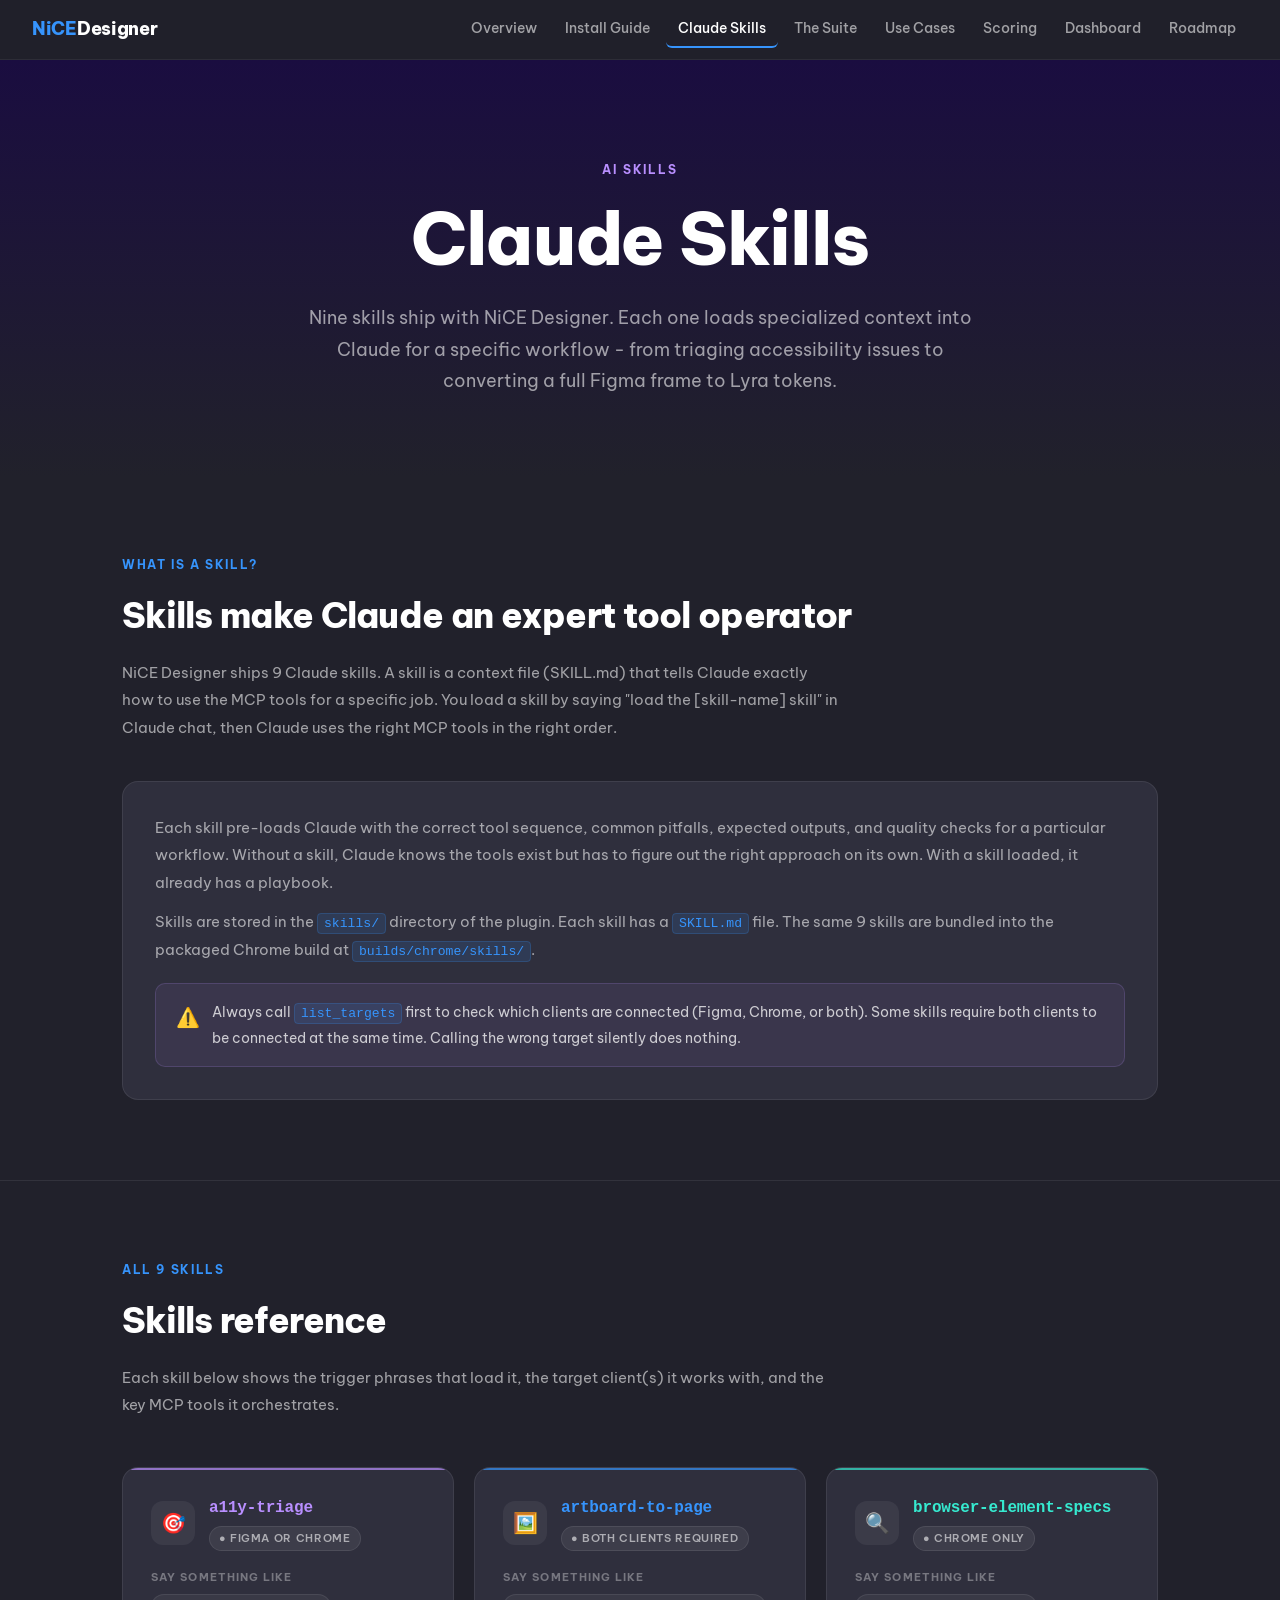
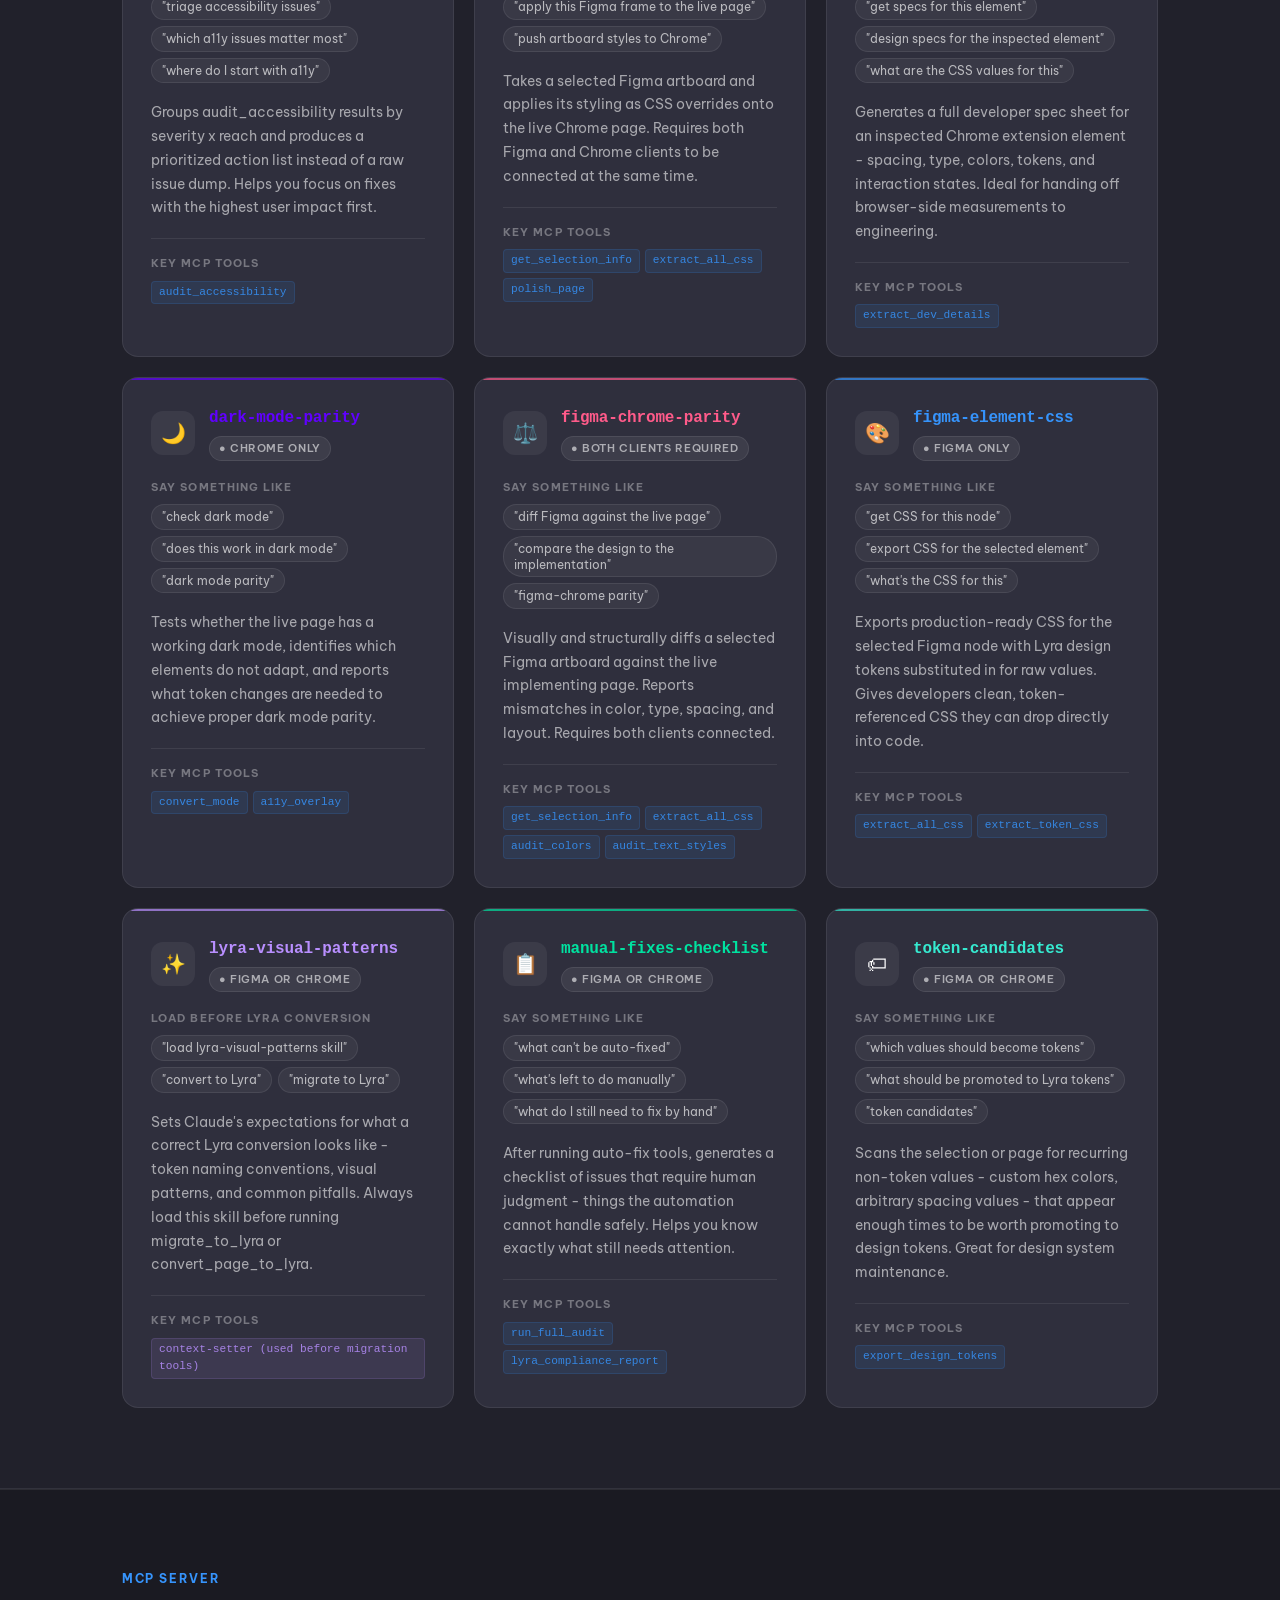
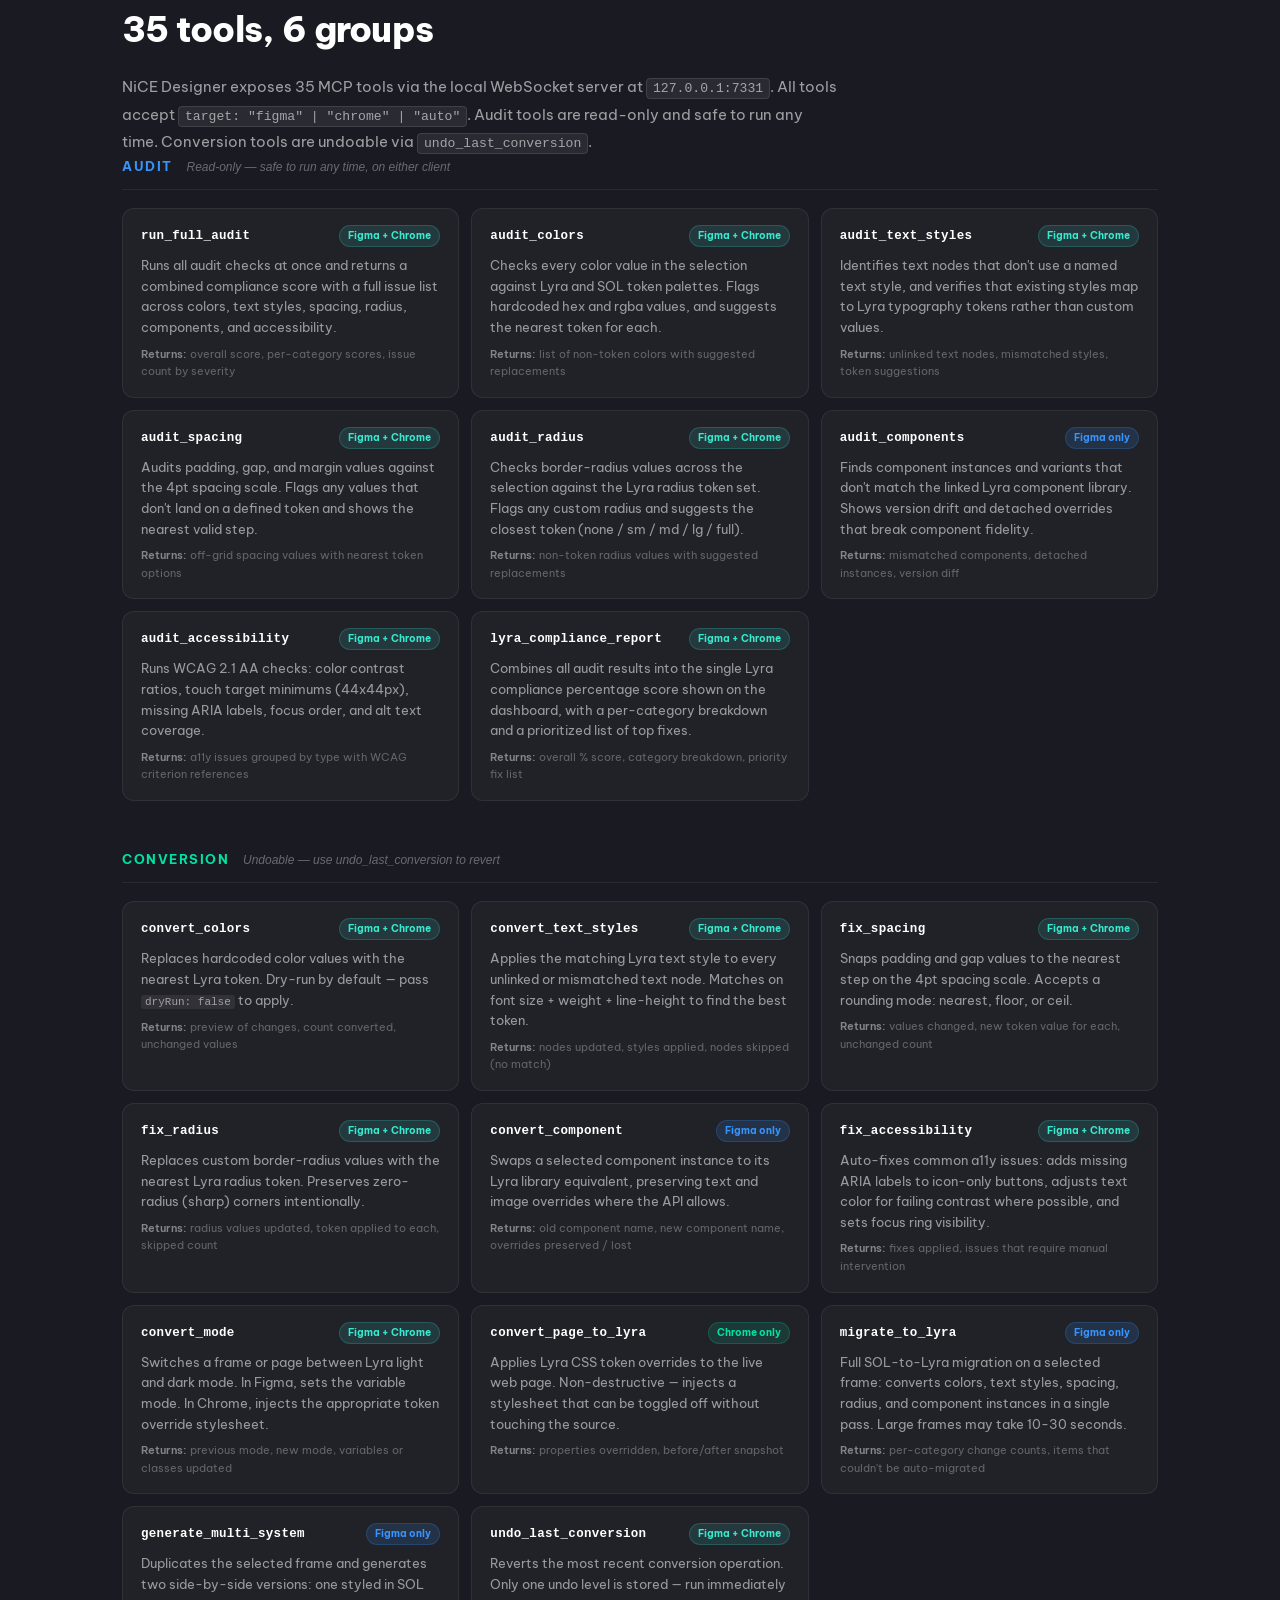
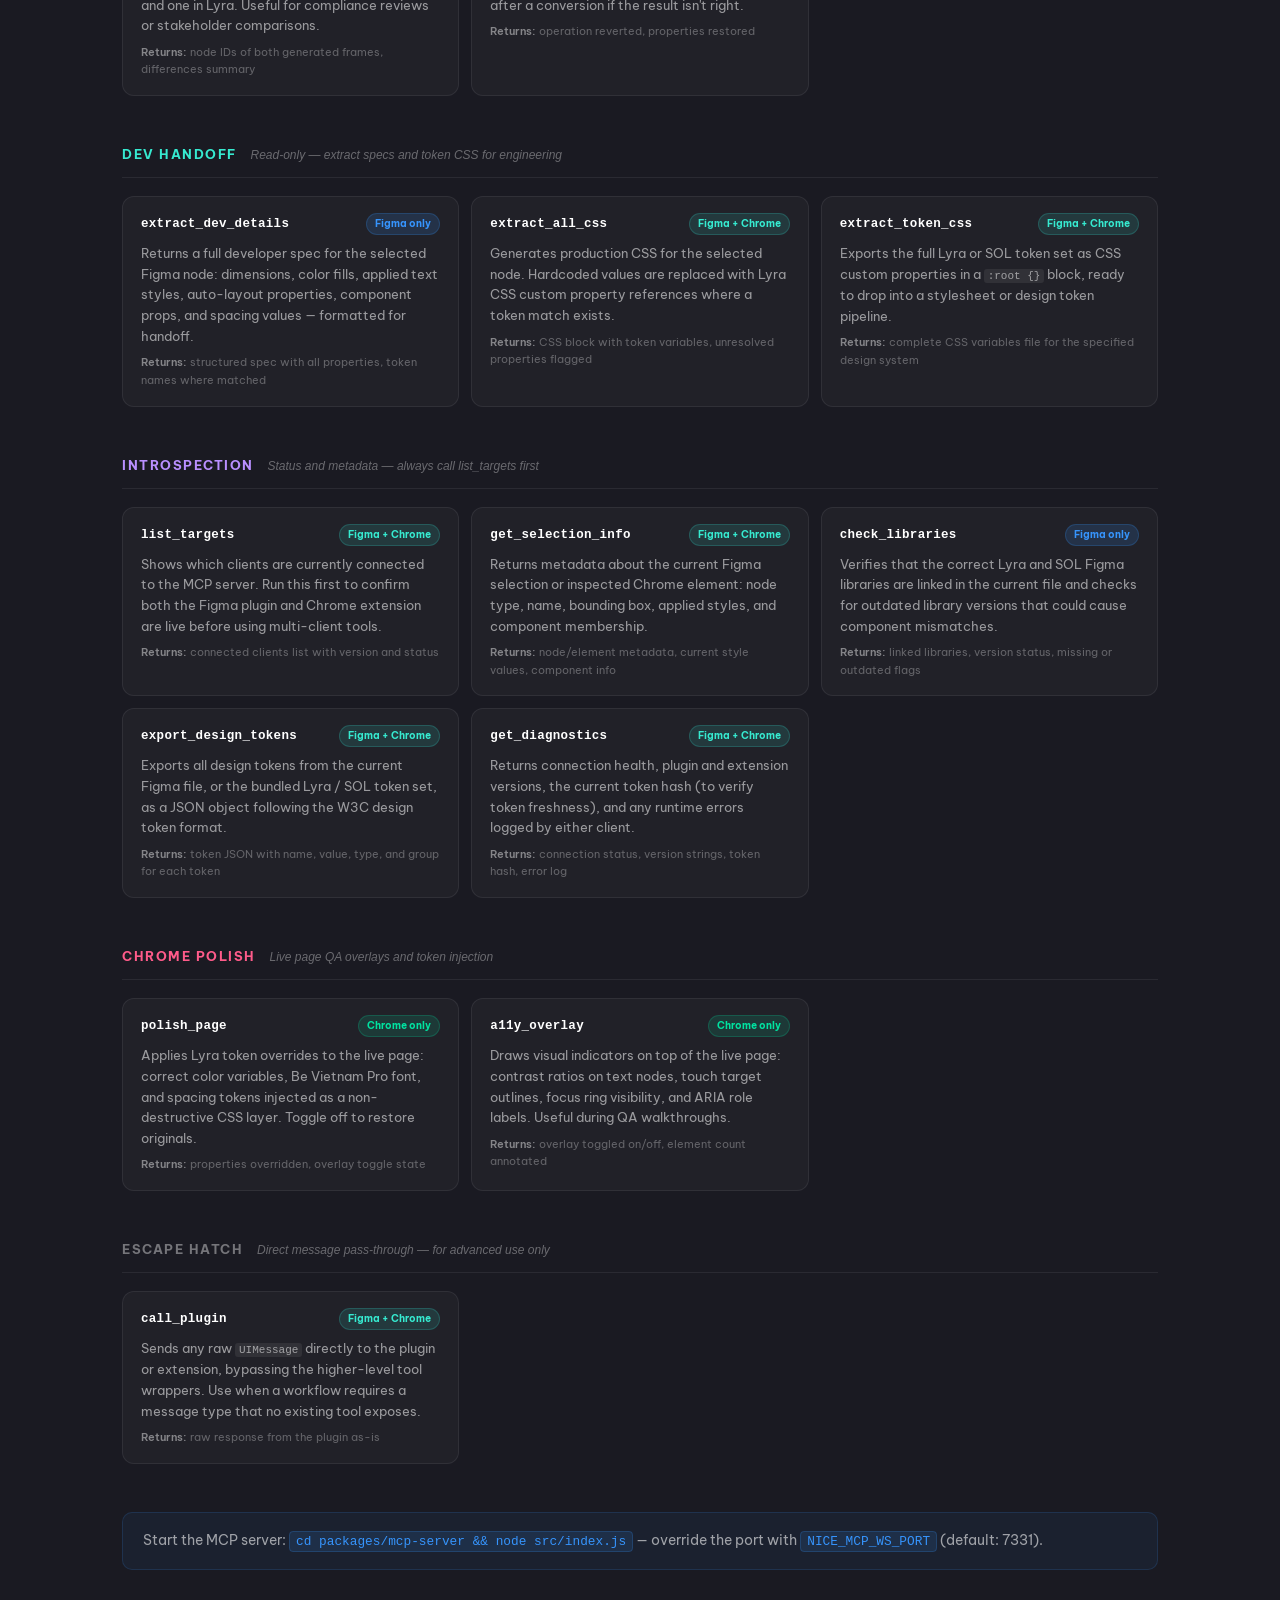
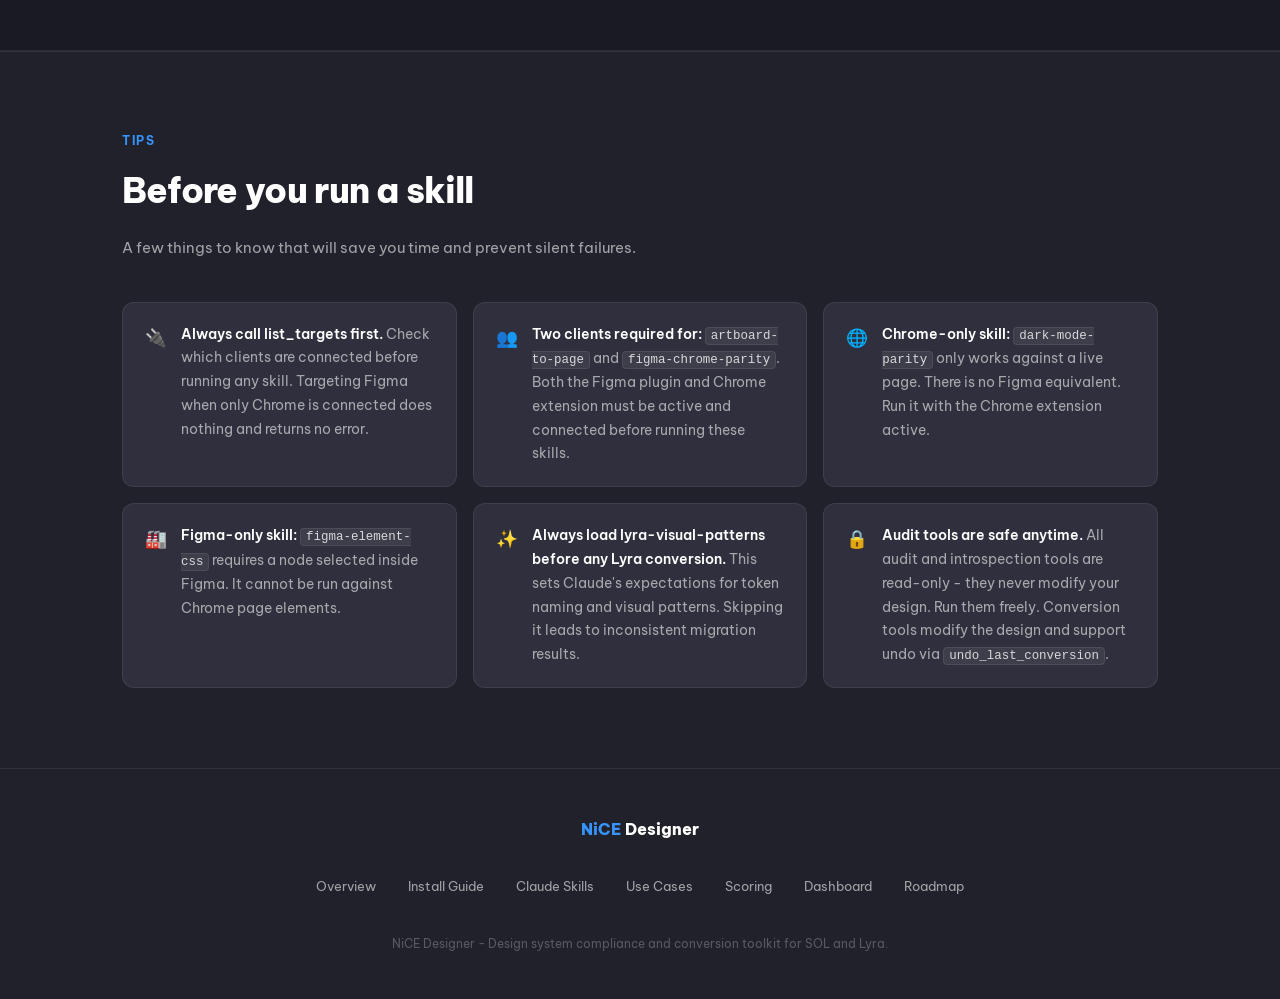
==== commit 8797b650: "Unify site header/nav across all pages and fix roadmap access gate Standardize the site-nav markup, " ====
--- a/claude-skills.html
+++ b/claude-skills.html
@@ -34,29 +34,32 @@
       min-height: 100vh;
     }
 
-    /* ---- NAV ---- */
+    /* ========== NAV ========== */
     .site-nav {
+      height: 60px;
+      background: rgba(33, 33, 43, 0.92);
+      backdrop-filter: blur(16px);
+      -webkit-backdrop-filter: blur(16px);
+      border-bottom: 1px solid rgba(255, 255, 255, 0.06);
       position: sticky;
       top: 0;
       z-index: 100;
-      height: 60px;
       display: flex;
       align-items: center;
       justify-content: space-between;
       padding: 0 32px;
-      background: rgba(33,33,43,0.92);
-      backdrop-filter: blur(16px);
-      -webkit-backdrop-filter: blur(16px);
-      border-bottom: 1px solid rgba(255,255,255,0.06);
     }
 
     .nav-logo {
       text-decoration: none;
       font-weight: 800;
-      font-size: 1.05rem;
-      letter-spacing: -0.01em;
-      white-space: nowrap;
-    }
+      font-size: 18px;
+      letter-spacing: -0.3px;
+      display: flex;
+      align-items: center;
+      height: 60px;
+    }
+
     .logo-nice { color: var(--blue); }
     .logo-designer { color: var(--text); }
 
@@ -67,49 +70,72 @@
     }
 
     .nav-link {
+      text-decoration: none;
       color: var(--secondary);
-      text-decoration: none;
-      font-size: 0.85rem;
+      font-size: 14px;
       font-weight: 500;
       padding: 6px 12px;
       border-radius: 6px;
+      transition: color 0.2s, background 0.2s;
       border-bottom: 2px solid transparent;
-      transition: color 0.2s, background 0.2s;
-      white-space: nowrap;
-    }
-    .nav-link:hover { color: var(--text); background: rgba(255,255,255,0.06); }
-    .nav-link.active { color: var(--text); border-bottom-color: var(--blue); }
+    }
+
+    .nav-link:hover {
+      color: var(--text);
+      background: rgba(255, 255, 255, 0.06);
+    }
+
+    .nav-link.active {
+      color: var(--text);
+      border-bottom: 2px solid var(--blue);
+    }
 
     .nav-toggle {
       display: none;
       background: none;
       border: none;
       color: var(--text);
-      font-size: 1.25rem;
+      font-size: 20px;
       cursor: pointer;
-      padding: 4px 8px;
-      border-radius: 4px;
-    }
-    .nav-toggle:hover { background: rgba(255,255,255,0.08); }
+      padding: 8px;
+    }
 
     @media (max-width: 768px) {
-      .site-nav { padding: 0 20px; }
-      .nav-toggle { display: block; }
+      .site-nav {
+        flex-wrap: wrap;
+        height: auto;
+        padding: 0 20px;
+      }
+
+      .nav-toggle {
+        display: flex;
+        align-items: center;
+        height: 60px;
+      }
+
       .nav-links {
         display: none;
-        position: absolute;
-        top: 60px;
-        left: 0;
-        right: 0;
-        background: rgba(33,33,43,0.98);
-        backdrop-filter: blur(16px);
         flex-direction: column;
-        padding: 12px 20px 20px;
-        border-bottom: 1px solid var(--border);
+        align-items: flex-start;
+        width: 100%;
+        padding-bottom: 12px;
         gap: 2px;
       }
-      .nav-links.open { display: flex; }
-      .nav-link { width: 100%; padding: 10px 12px; }
+
+      .site-nav.open .nav-links {
+        display: flex;
+      }
+
+      .nav-link {
+        width: 100%;
+        padding: 10px 4px;
+        border-radius: 4px;
+        border-bottom: 2px solid transparent;
+      }
+
+      .nav-link.active {
+        border-bottom: 2px solid var(--blue);
+      }
     }
 
     /* ---- HERO ---- */
@@ -649,7 +675,6 @@
       .section { padding: 60px 20px; }
       .tools-section .section { padding: 60px 20px; }
       footer { padding: 40px 20px; }
-      .site-nav { padding: 0 16px; }
       .skills-grid { grid-template-columns: 1fr; }
       .tips-grid { grid-template-columns: 1fr; }
       .tools-groups { grid-template-columns: 1fr; }
@@ -659,21 +684,21 @@
 <body>
 
   <!-- NAV -->
-  <nav class="site-nav">
+  <nav class="site-nav" id="site-nav">
     <a href="./resources.html" class="nav-logo">
       <span class="logo-nice">NiCE</span><span class="logo-designer"> Designer</span>
     </a>
-    <div class="nav-links" id="navLinks">
+    <div class="nav-links">
       <a href="./resources.html" class="nav-link">Overview</a>
       <a href="./install-guide.html" class="nav-link">Install Guide</a>
       <a href="./claude-skills.html" class="nav-link active">Claude Skills</a>
       <a href="./the-suite.html" class="nav-link">The Suite</a>
-    <a href="./use-cases.html" class="nav-link">Use Cases</a>
+      <a href="./use-cases.html" class="nav-link">Use Cases</a>
       <a href="./how-scores.html" class="nav-link">Scoring</a>
       <a href="./index.html" class="nav-link">Dashboard</a>
       <a href="./roadmap.html" class="nav-link">Roadmap</a>
     </div>
-    <button class="nav-toggle" aria-label="Menu" id="navToggle">&#9776;</button>
+    <button class="nav-toggle" aria-label="Menu" id="nav-toggle">&#9776;</button>
   </nav>
 
   <!-- HERO -->
@@ -1256,16 +1281,16 @@
 
   <script>
     // Mobile nav toggle
-    const toggle = document.getElementById('navToggle');
-    const links = document.getElementById('navLinks');
-    toggle.addEventListener('click', () => {
-      links.classList.toggle('open');
+    var navToggle = document.getElementById('nav-toggle');
+    var siteNav = document.getElementById('site-nav');
+    navToggle.addEventListener('click', function() {
+      siteNav.classList.toggle('open');
     });
 
-    // Close mobile nav on link click
-    links.querySelectorAll('.nav-link').forEach(function(link) {
+    // Close nav on link click (mobile)
+    document.querySelectorAll('.nav-link').forEach(function(link) {
       link.addEventListener('click', function() {
-        links.classList.remove('open');
+        siteNav.classList.remove('open');
       });
     });
 
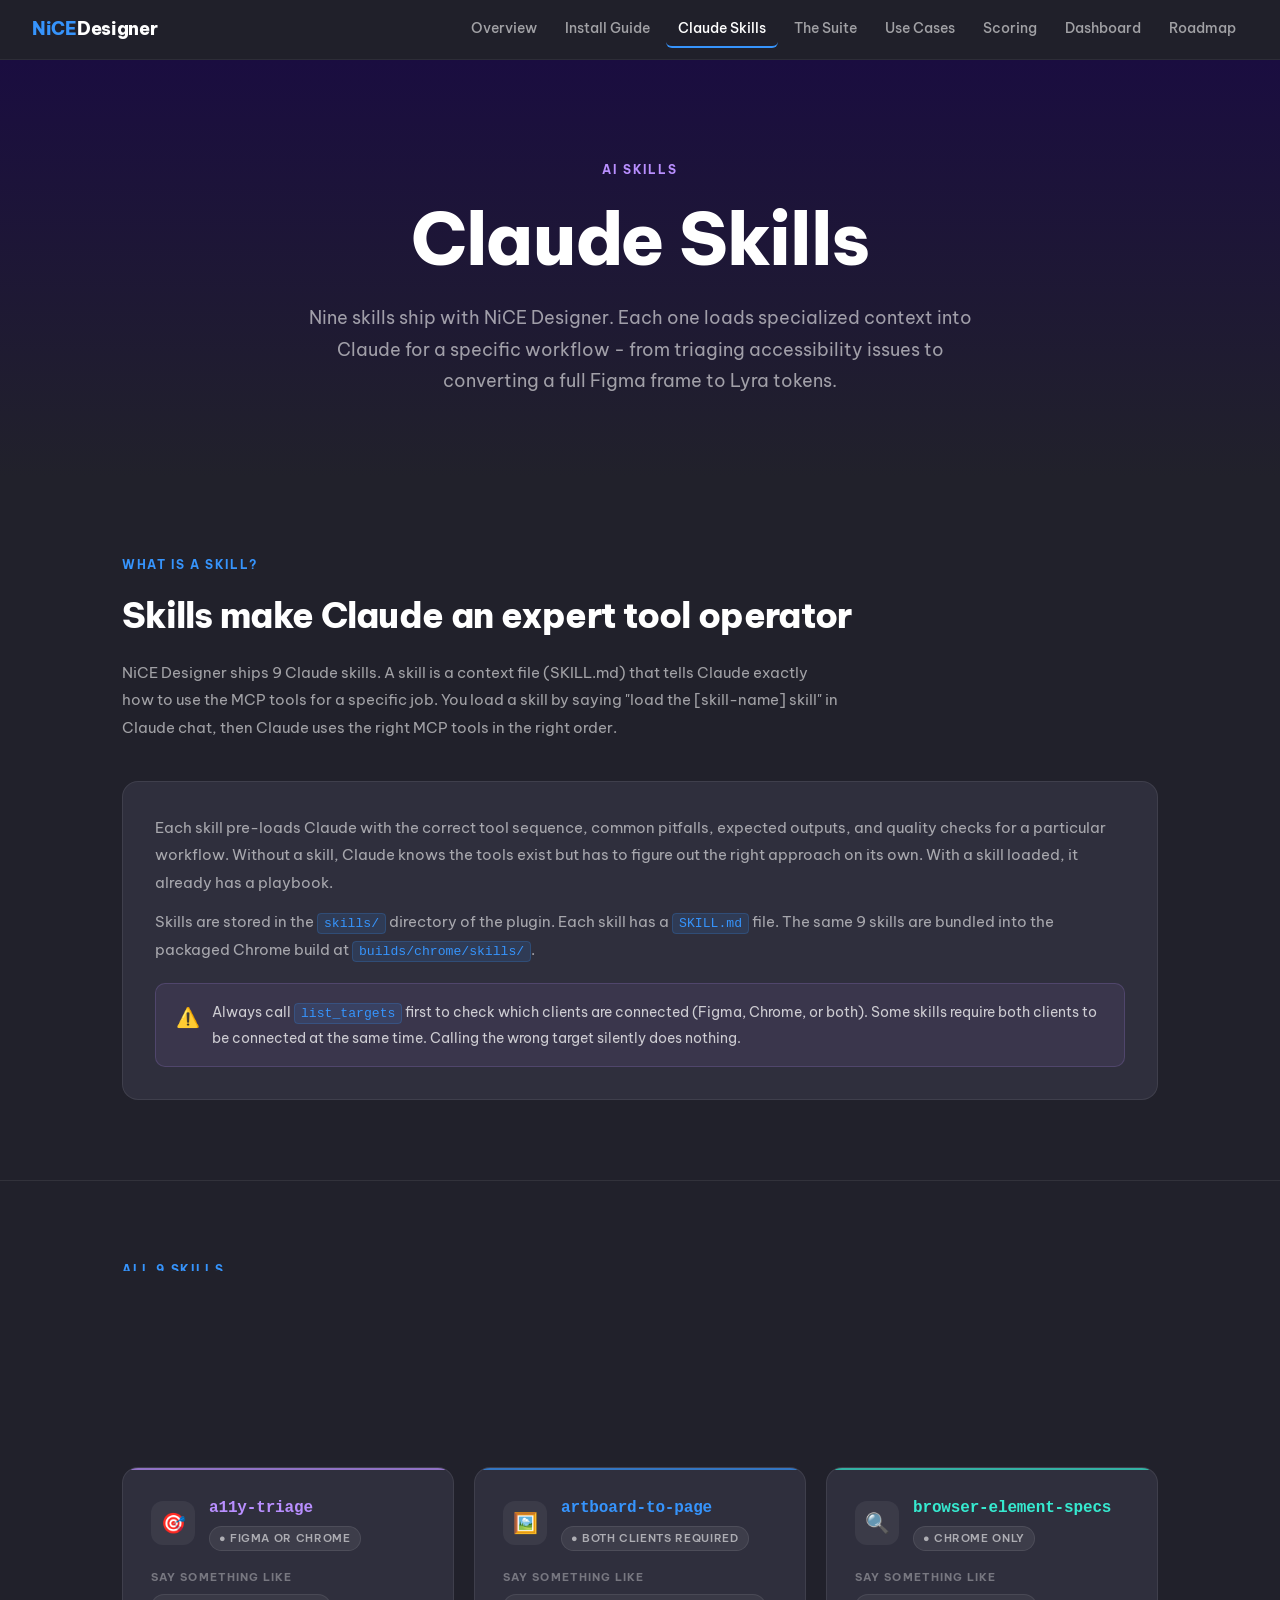
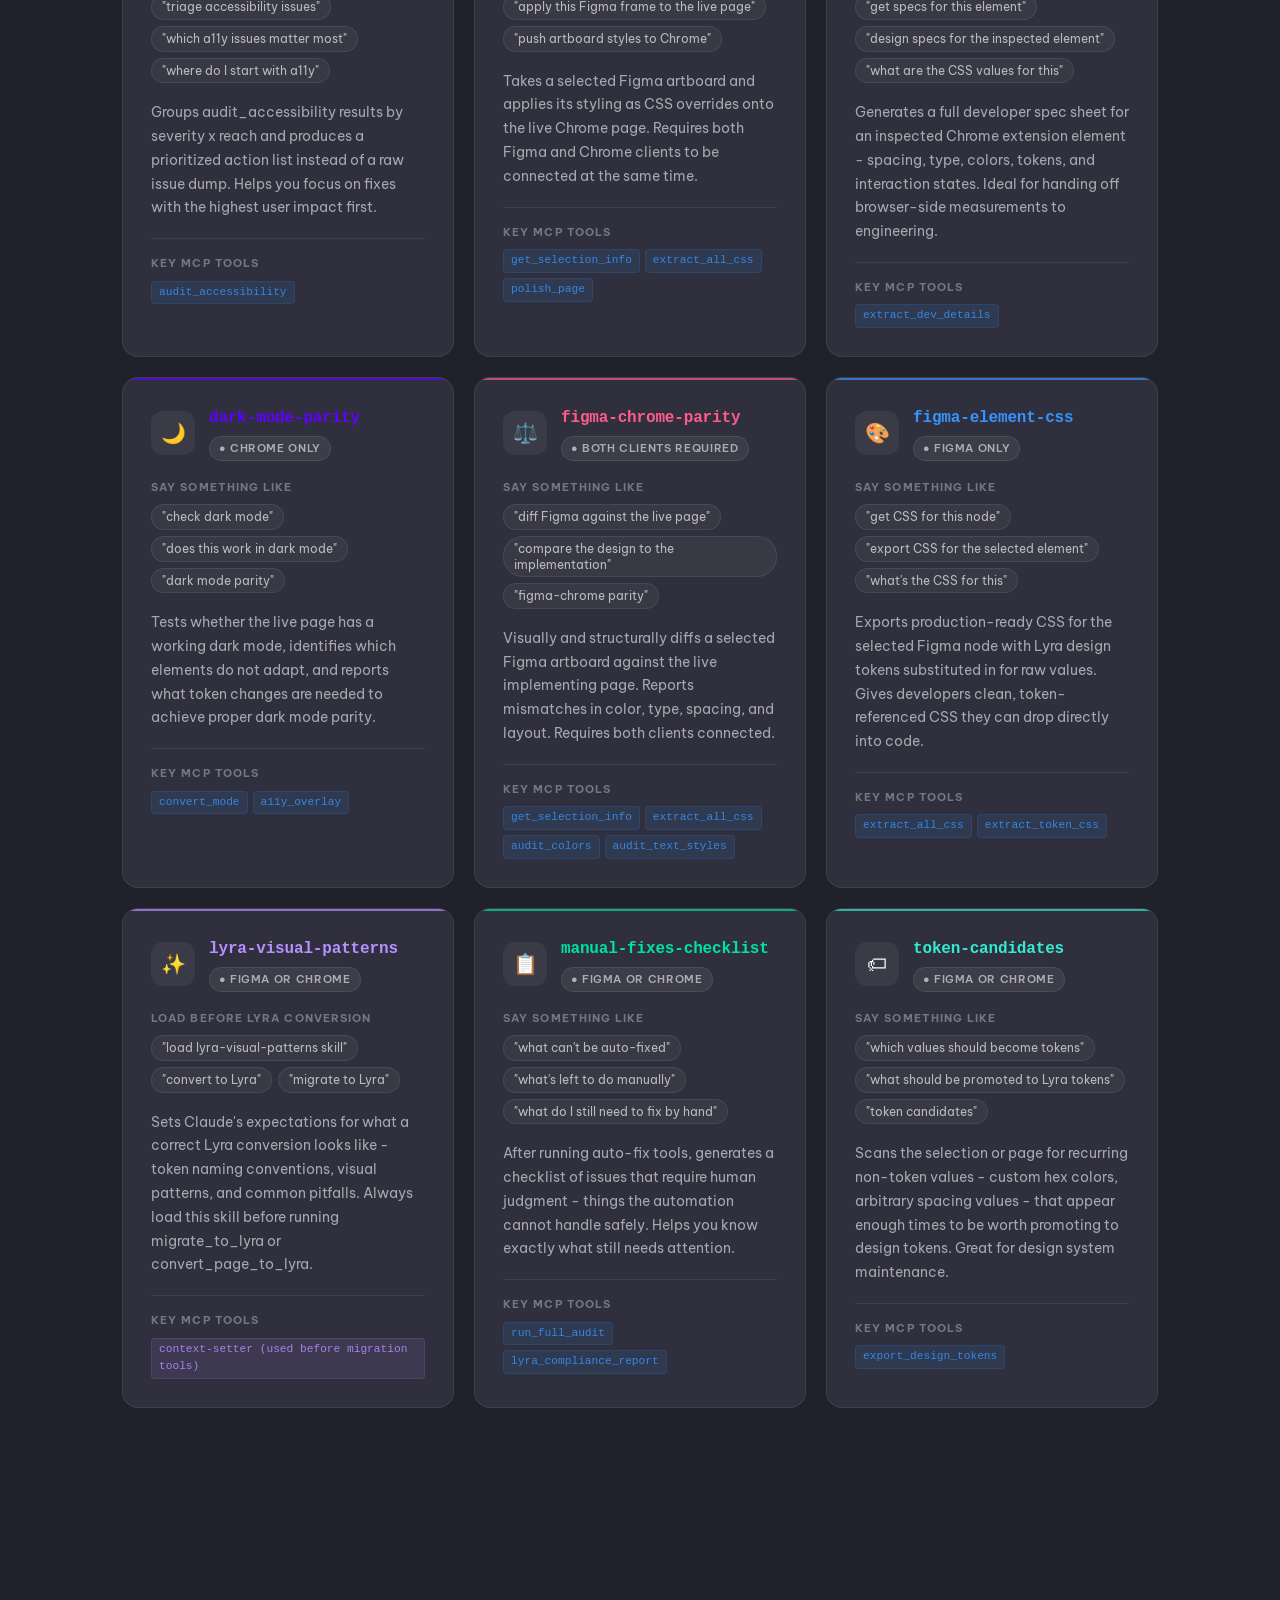
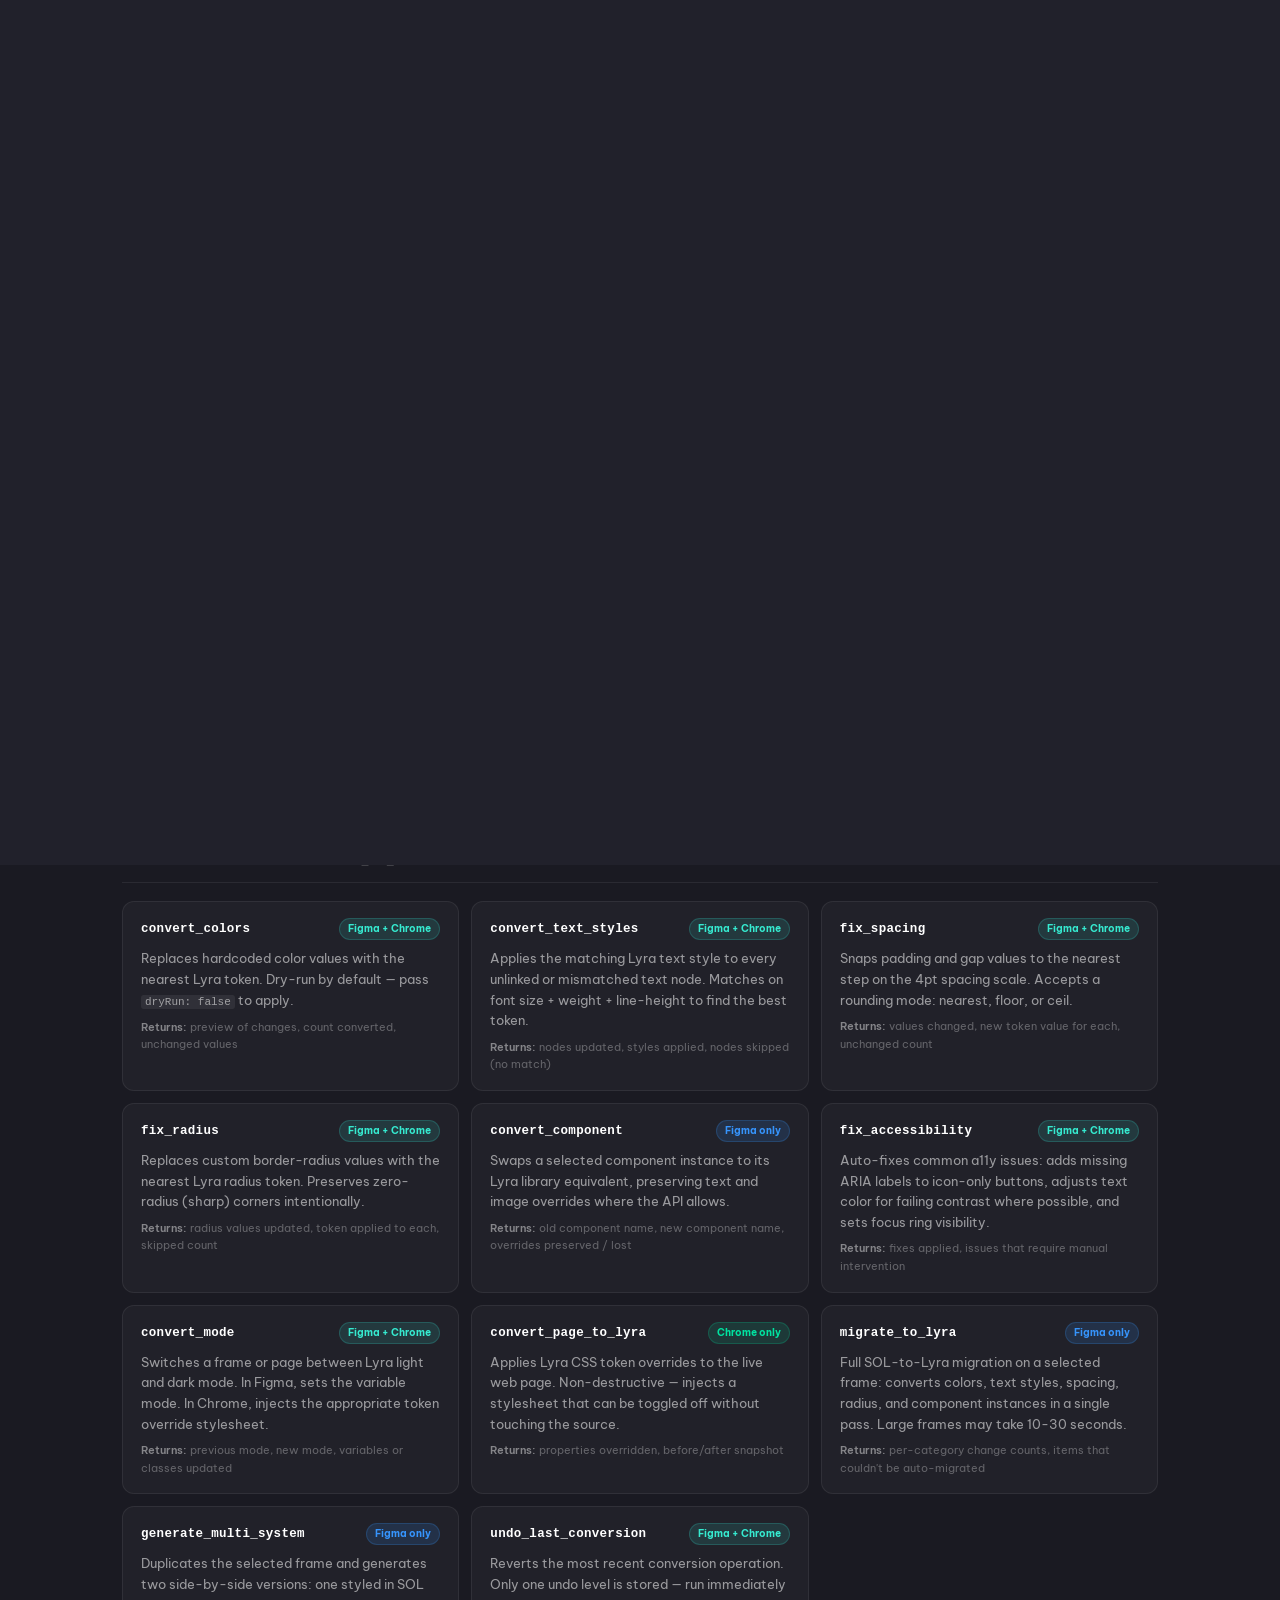
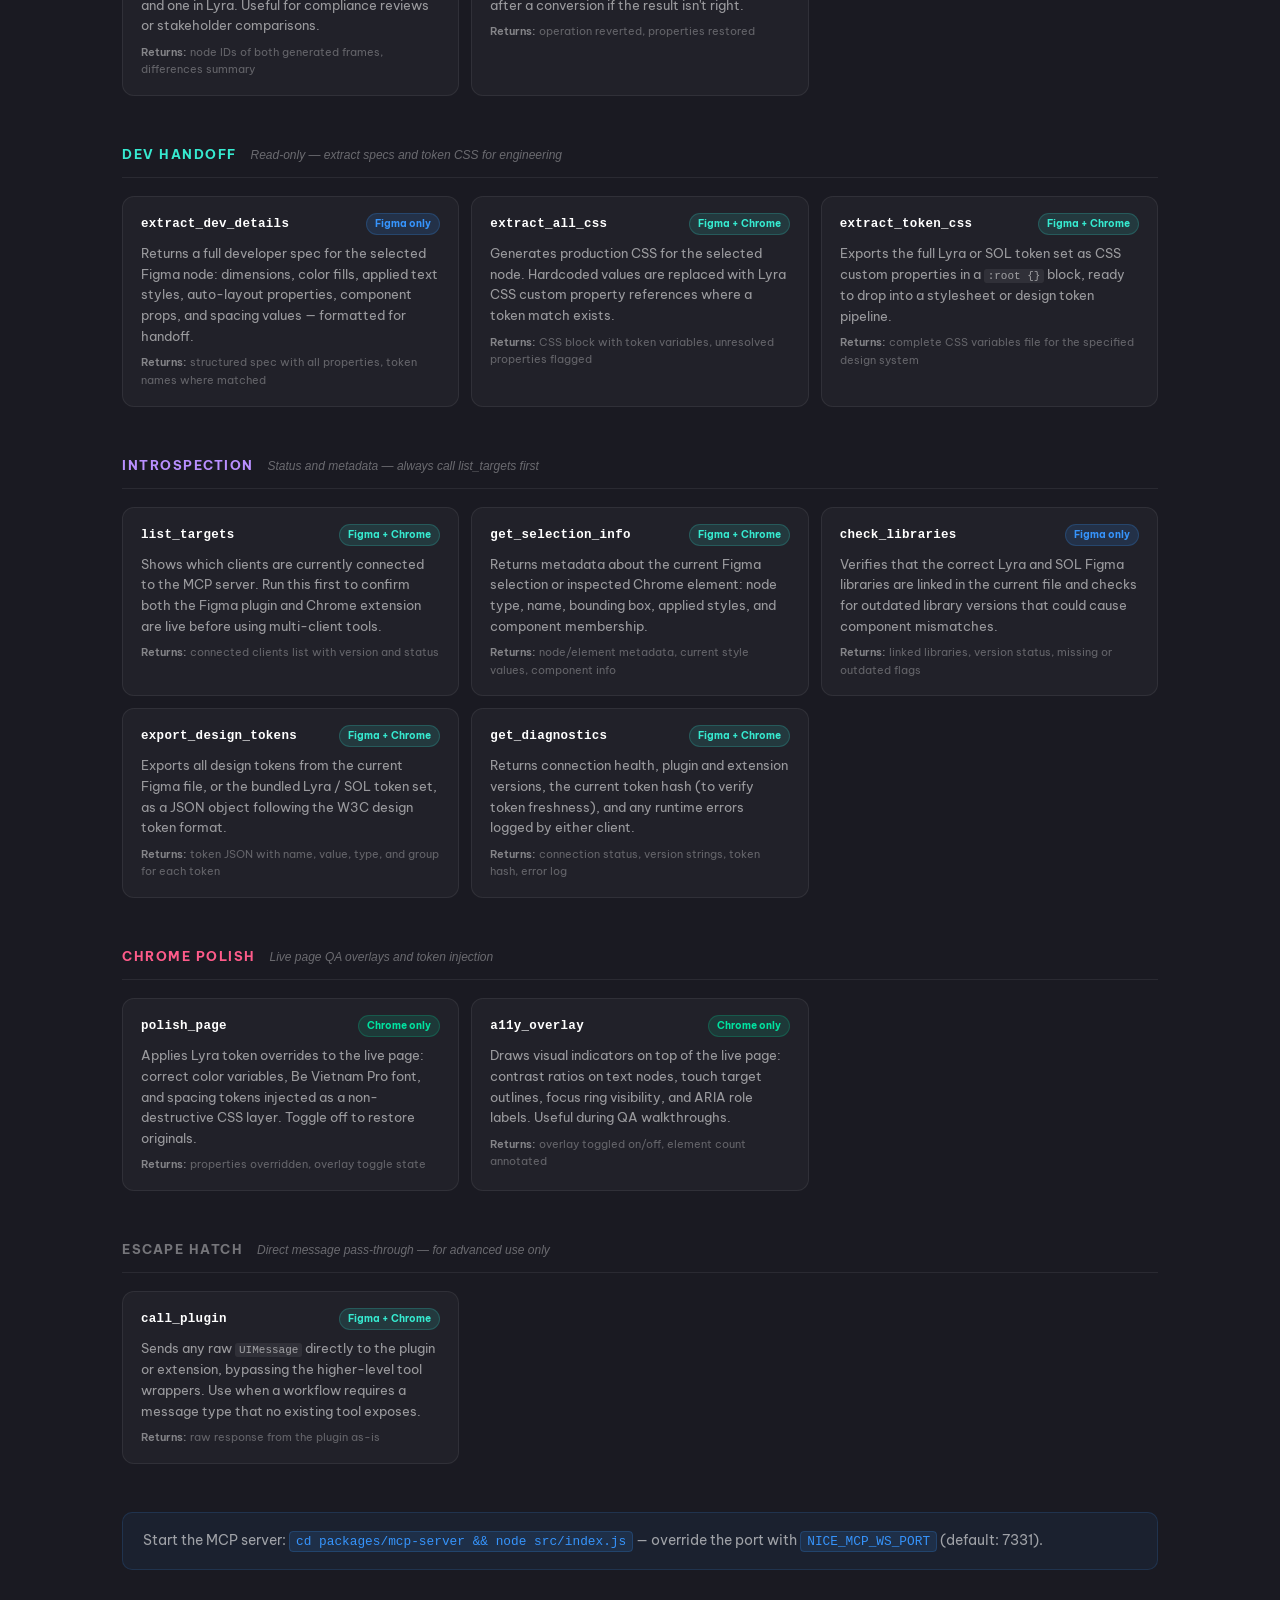
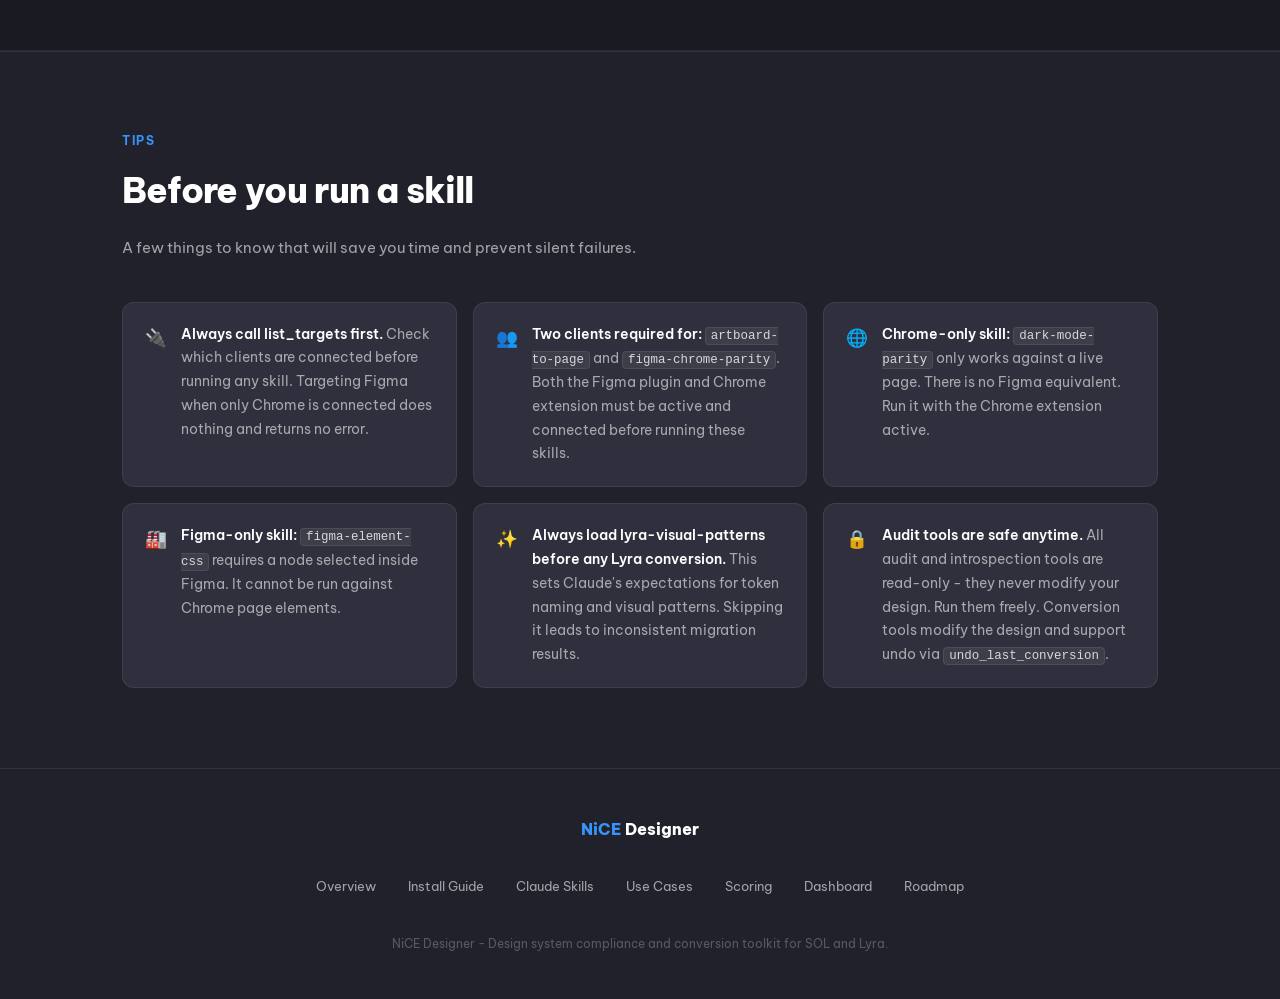
==== commit 4799bf4c: "Refactor: shared theme, reusable effects, page renames, and polish - Rename pages to match their tab" ====
--- a/claude-skills.html
+++ b/claude-skills.html
@@ -7,136 +7,12 @@
   <link rel="preconnect" href="https://fonts.googleapis.com" />
   <link rel="preconnect" href="https://fonts.gstatic.com" crossorigin />
   <link href="https://fonts.googleapis.com/css2?family=Be+Vietnam+Pro:wght@300;400;500;600;700;800;900&display=swap" rel="stylesheet" />
+  <link rel="stylesheet" href="theme.css" />
+  <link rel="stylesheet" href="nice-effects.css" />
+  <script src="nice-effects.js" defer></script>
   <style>
-    *, *::before, *::after { box-sizing: border-box; margin: 0; padding: 0; }
-
-    :root {
-      --bg: #21212B;
-      --card: #2f2f3d;
-      --border: rgba(255,255,255,0.08);
-      --text: #fff;
-      --secondary: rgba(255,255,255,0.58);
-      --blue: #3694FC;
-      --indigo: #6100FF;
-      --emerald: #00E2A0;
-      --teal: #36EAD0;
-      --coral: #FF5B8A;
-      --lyra: #B98FFF;
-    }
-
-    html { scroll-behavior: smooth; }
-
-    body {
-      font-family: 'Be Vietnam Pro', sans-serif;
-      background: var(--bg);
-      color: var(--text);
-      line-height: 1.6;
-      min-height: 100vh;
-    }
-
-    /* ========== NAV ========== */
-    .site-nav {
-      height: 60px;
-      background: rgba(33, 33, 43, 0.92);
-      backdrop-filter: blur(16px);
-      -webkit-backdrop-filter: blur(16px);
-      border-bottom: 1px solid rgba(255, 255, 255, 0.06);
-      position: sticky;
-      top: 0;
-      z-index: 100;
-      display: flex;
-      align-items: center;
-      justify-content: space-between;
-      padding: 0 32px;
-    }
-
-    .nav-logo {
-      text-decoration: none;
-      font-weight: 800;
-      font-size: 18px;
-      letter-spacing: -0.3px;
-      display: flex;
-      align-items: center;
-      height: 60px;
-    }
-
-    .logo-nice { color: var(--blue); }
-    .logo-designer { color: var(--text); }
-
-    .nav-links {
-      display: flex;
-      align-items: center;
-      gap: 4px;
-    }
-
-    .nav-link {
-      text-decoration: none;
-      color: var(--secondary);
-      font-size: 14px;
-      font-weight: 500;
-      padding: 6px 12px;
-      border-radius: 6px;
-      transition: color 0.2s, background 0.2s;
-      border-bottom: 2px solid transparent;
-    }
-
-    .nav-link:hover {
-      color: var(--text);
-      background: rgba(255, 255, 255, 0.06);
-    }
-
-    .nav-link.active {
-      color: var(--text);
-      border-bottom: 2px solid var(--blue);
-    }
-
-    .nav-toggle {
-      display: none;
-      background: none;
-      border: none;
-      color: var(--text);
-      font-size: 20px;
-      cursor: pointer;
-      padding: 8px;
-    }
-
-    @media (max-width: 768px) {
-      .site-nav {
-        flex-wrap: wrap;
-        height: auto;
-        padding: 0 20px;
-      }
-
-      .nav-toggle {
-        display: flex;
-        align-items: center;
-        height: 60px;
-      }
-
-      .nav-links {
-        display: none;
-        flex-direction: column;
-        align-items: flex-start;
-        width: 100%;
-        padding-bottom: 12px;
-        gap: 2px;
-      }
-
-      .site-nav.open .nav-links {
-        display: flex;
-      }
-
-      .nav-link {
-        width: 100%;
-        padding: 10px 4px;
-        border-radius: 4px;
-        border-bottom: 2px solid transparent;
-      }
-
-      .nav-link.active {
-        border-bottom: 2px solid var(--blue);
-      }
-    }
+    body { line-height: 1.6; } /* page-specific */
+
 
     /* ---- HERO ---- */
     .hero {
@@ -685,17 +561,17 @@
 
   <!-- NAV -->
   <nav class="site-nav" id="site-nav">
-    <a href="./resources.html" class="nav-logo">
+    <a href="./index.html" class="nav-logo">
       <span class="logo-nice">NiCE</span><span class="logo-designer"> Designer</span>
     </a>
     <div class="nav-links">
-      <a href="./resources.html" class="nav-link">Overview</a>
+      <a href="./index.html" class="nav-link">Overview</a>
       <a href="./install-guide.html" class="nav-link">Install Guide</a>
       <a href="./claude-skills.html" class="nav-link active">Claude Skills</a>
       <a href="./the-suite.html" class="nav-link">The Suite</a>
       <a href="./use-cases.html" class="nav-link">Use Cases</a>
-      <a href="./how-scores.html" class="nav-link">Scoring</a>
-      <a href="./index.html" class="nav-link">Dashboard</a>
+      <a href="./scoring.html" class="nav-link">Scoring</a>
+      <a href="./dashboard.html" class="nav-link">Dashboard</a>
       <a href="./roadmap.html" class="nav-link">Roadmap</a>
     </div>
     <button class="nav-toggle" aria-label="Menu" id="nav-toggle">&#9776;</button>
@@ -1267,12 +1143,12 @@
       </div>
       <p class="footer-tagline"></p>
       <nav class="footer-links">
-        <a href="./resources.html" class="footer-link">Overview</a>
+        <a href="./index.html" class="footer-link">Overview</a>
         <a href="./install-guide.html" class="footer-link">Install Guide</a>
         <a href="./claude-skills.html" class="footer-link">Claude Skills</a>
         <a href="./use-cases.html" class="footer-link">Use Cases</a>
-        <a href="./how-scores.html" class="footer-link">Scoring</a>
-        <a href="./index.html" class="footer-link">Dashboard</a>
+        <a href="./scoring.html" class="footer-link">Scoring</a>
+        <a href="./dashboard.html" class="footer-link">Dashboard</a>
         <a href="./roadmap.html" class="footer-link">Roadmap</a>
       </nav>
       <p class="footer-copy">NiCE Designer - Design system compliance and conversion toolkit for SOL and Lyra.</p>
--- a/theme.css
+++ b/theme.css
@@ -0,0 +1,155 @@
+/*!
+ * NiCE Designer — shared theme
+ * -------------------------------------------------------------
+ * Single source of truth for the site's design tokens, base
+ * styles, and the top navigation. Every page links this file, so
+ * changing a color or the nav here updates the whole site.
+ *
+ * Page-specific structural tokens (e.g. sidebar width, per-page
+ * card shades) stay in that page's own <style> block.
+ */
+
+:root {
+  /* Surfaces */
+  --bg:            #21212B;
+  --surface:       #2f2f3d;
+  --card:          #2f2f3d;
+
+  /* Lines & text */
+  --border:            rgba(255, 255, 255, 0.08);
+  --text:              #ffffff;
+  --text-secondary:    rgba(255, 255, 255, 0.58);
+  --text-sec:          rgba(255, 255, 255, 0.58); /* alias */
+  --secondary:         rgba(255, 255, 255, 0.58); /* alias */
+  --sec:               rgba(255, 255, 255, 0.58); /* alias */
+  --muted:             rgba(255, 255, 255, 0.30);
+  --text-muted:        rgba(255, 255, 255, 0.30); /* alias */
+
+  /* Brand palette */
+  --blue:          #3694FC;
+  --electric:      #025AFB;
+  --electric-blue: #025AFB; /* alias */
+  --elblue:        #025AFB; /* alias */
+  --indigo:        #6100FF;
+  --emerald:       #00E2A0;
+  --teal:          #36EAD0;
+  --coral:         #FF5B8A;
+  --lyra:          #B98FFF;
+  --amber:         #f59e0b;
+
+  /* Shape & layout */
+  --radius:        16px;
+  --radius-sm:     8px;
+  --nav-h:         60px;
+
+  /* Type */
+  --font: 'Be Vietnam Pro', -apple-system, BlinkMacSystemFont, 'Segoe UI', sans-serif;
+}
+
+/* ========== BASE ========== */
+*, *::before, *::after {
+  box-sizing: border-box;
+  margin: 0;
+  padding: 0;
+}
+html { scroll-behavior: smooth; }
+body {
+  font-family: var(--font);
+  background: var(--bg);
+  color: var(--text);
+  min-height: 100vh;
+  overflow-x: hidden;
+}
+
+/* ========== NAV ========== */
+.site-nav {
+  height: 60px;
+  background: rgba(33, 33, 43, 0.92);
+  backdrop-filter: blur(16px);
+  -webkit-backdrop-filter: blur(16px);
+  border-bottom: 1px solid rgba(255, 255, 255, 0.06);
+  position: sticky;
+  top: 0;
+  z-index: 100;
+  display: flex;
+  align-items: center;
+  justify-content: space-between;
+  padding: 0 32px;
+}
+.nav-logo {
+  text-decoration: none;
+  font-weight: 800;
+  font-size: 18px;
+  letter-spacing: -0.3px;
+  display: flex;
+  align-items: center;
+  height: 60px;
+}
+.logo-nice { color: var(--blue); }
+.logo-designer { color: var(--text); }
+.nav-links {
+  display: flex;
+  align-items: center;
+  gap: 4px;
+}
+.nav-link {
+  text-decoration: none;
+  color: var(--text-secondary);
+  font-size: 14px;
+  font-weight: 500;
+  padding: 6px 12px;
+  border-radius: 6px;
+  transition: color 0.2s, background 0.2s;
+  border-bottom: 2px solid transparent;
+}
+.nav-link:hover {
+  color: var(--text);
+  background: rgba(255, 255, 255, 0.06);
+}
+.nav-link.active {
+  color: var(--text);
+  border-bottom: 2px solid var(--blue);
+}
+.nav-toggle {
+  display: none;
+  background: none;
+  border: none;
+  color: var(--text);
+  font-size: 20px;
+  cursor: pointer;
+  padding: 8px;
+}
+@media (max-width: 768px) {
+  .site-nav {
+    flex-wrap: wrap;
+    height: auto;
+    padding: 0 20px;
+  }
+  .nav-toggle {
+    display: flex;
+    align-items: center;
+    height: 60px;
+    order: 2; /* stay on the top row, right of the logo */
+  }
+  .nav-links {
+    display: none;
+    flex-direction: column;
+    align-items: flex-start;
+    width: 100%;
+    padding-bottom: 12px;
+    gap: 2px;
+    order: 3; /* drop below the top row when opened */
+  }
+  .site-nav.open .nav-links {
+    display: flex;
+  }
+  .nav-link {
+    width: 100%;
+    padding: 10px 4px;
+    border-radius: 4px;
+    border-bottom: 2px solid transparent;
+  }
+  .nav-link.active {
+    border-bottom: 2px solid var(--blue);
+  }
+}
--- a/nice-effects.css
+++ b/nice-effects.css
@@ -0,0 +1,116 @@
+/*!
+ * NiCE Designer — effect layer styles (pairs with nice-effects.js)
+ * Applied automatically by the JS; you normally don't touch these.
+ */
+
+/* Liquid fill */
+.nice-liquid-fx {
+  position: absolute;
+  inset: 0;
+  z-index: 0;
+  overflow: hidden;
+  border-radius: inherit;
+  opacity: 0;
+  mix-blend-mode: screen;
+  pointer-events: none;
+  transition: opacity 0.4s ease;
+}
+.nice-liquid-canvas {
+  position: absolute;
+  inset: 0;
+  width: 100%;
+  height: 100%;
+  filter: url(#nice-goo);
+}
+
+/* Lightning / plasma ball */
+.nice-plasma-canvas,
+.nice-motes-canvas {
+  position: absolute;
+  inset: 0;
+  z-index: 0;
+  pointer-events: none;
+}
+
+/* =========================================================
+   Reusable brand gradients
+   - .nice-gradient-animated       slow diagonal drift
+   - .nice-gradient-animated-fast  quicker, multi-axis drift
+   - .nice-gradient-static         same palette, no motion
+   ========================================================= */
+@keyframes nice-gradient-shift {
+  0%   { background-position: 0% 50%; }
+  50%  { background-position: 100% 50%; }
+  100% { background-position: 0% 50%; }
+}
+@keyframes nice-gradient-shift-fast {
+  0%   { background-position: 0% 0%; }
+  33%  { background-position: 100% 50%; }
+  66%  { background-position: 0% 100%; }
+  100% { background-position: 0% 0%; }
+}
+.nice-gradient-animated {
+  background: linear-gradient(135deg, #21212B 0%, #170d40 18%, #0d1f6b 38%, #3694FC 55%, #6100FF 72%, #00E2A0 87%, #21212B 100%);
+  background-size: 400% 400%;
+  animation: nice-gradient-shift 13s ease infinite;
+}
+.nice-gradient-animated-fast {
+  background: linear-gradient(120deg, #21212B 0%, #6100FF 30%, #3694FC 52%, #00E2A0 74%, #21212B 100%);
+  background-size: 300% 300%;
+  animation: nice-gradient-shift-fast 8s ease infinite;
+}
+.nice-gradient-static {
+  background: linear-gradient(135deg, #21212B 0%, #170d40 18%, #0d1f6b 38%, #3694FC 55%, #6100FF 72%, #00E2A0 87%, #21212B 100%);
+}
+
+/* =========================================================
+   Micro-animations
+   ========================================================= */
+
+/* Page transition: fade in on load, fade out before navigating */
+@keyframes nice-page-in {
+  from { opacity: 0; }
+  to   { opacity: 1; }
+}
+body {
+  animation: nice-page-in 0.35s ease both;
+}
+body.nice-leaving {
+  opacity: 0;
+  transition: opacity 0.2s ease;
+}
+
+/* Tab (nav link) micro-interaction */
+.nav-link {
+  transition: color 0.2s, background 0.2s, transform 0.15s ease;
+}
+.nav-link:hover { transform: translateY(-1px); }
+.nav-link:active { transform: translateY(0) scale(0.96); }
+
+/* Animated mobile nav open/close (theme.css toggles the .open class) */
+@media (max-width: 768px) {
+  .site-nav .nav-links {
+    display: flex;
+    max-height: 0;
+    overflow: hidden;
+    opacity: 0;
+    padding-bottom: 0;
+    transition: max-height 0.32s ease, opacity 0.26s ease, padding-bottom 0.32s ease;
+  }
+  .site-nav.open .nav-links {
+    max-height: 400px;
+    opacity: 1;
+    padding-bottom: 12px;
+  }
+}
+
+/* Respect reduced-motion preferences */
+@media (prefers-reduced-motion: reduce) {
+  body { animation: none; }
+  body.nice-leaving { opacity: 1; }
+  .nice-gradient-animated,
+  .nice-gradient-animated-fast { animation: none; }
+  .nav-link:hover,
+  .nav-link:active { transform: none; }
+  .site-nav .nav-links { transition: none; }
+}
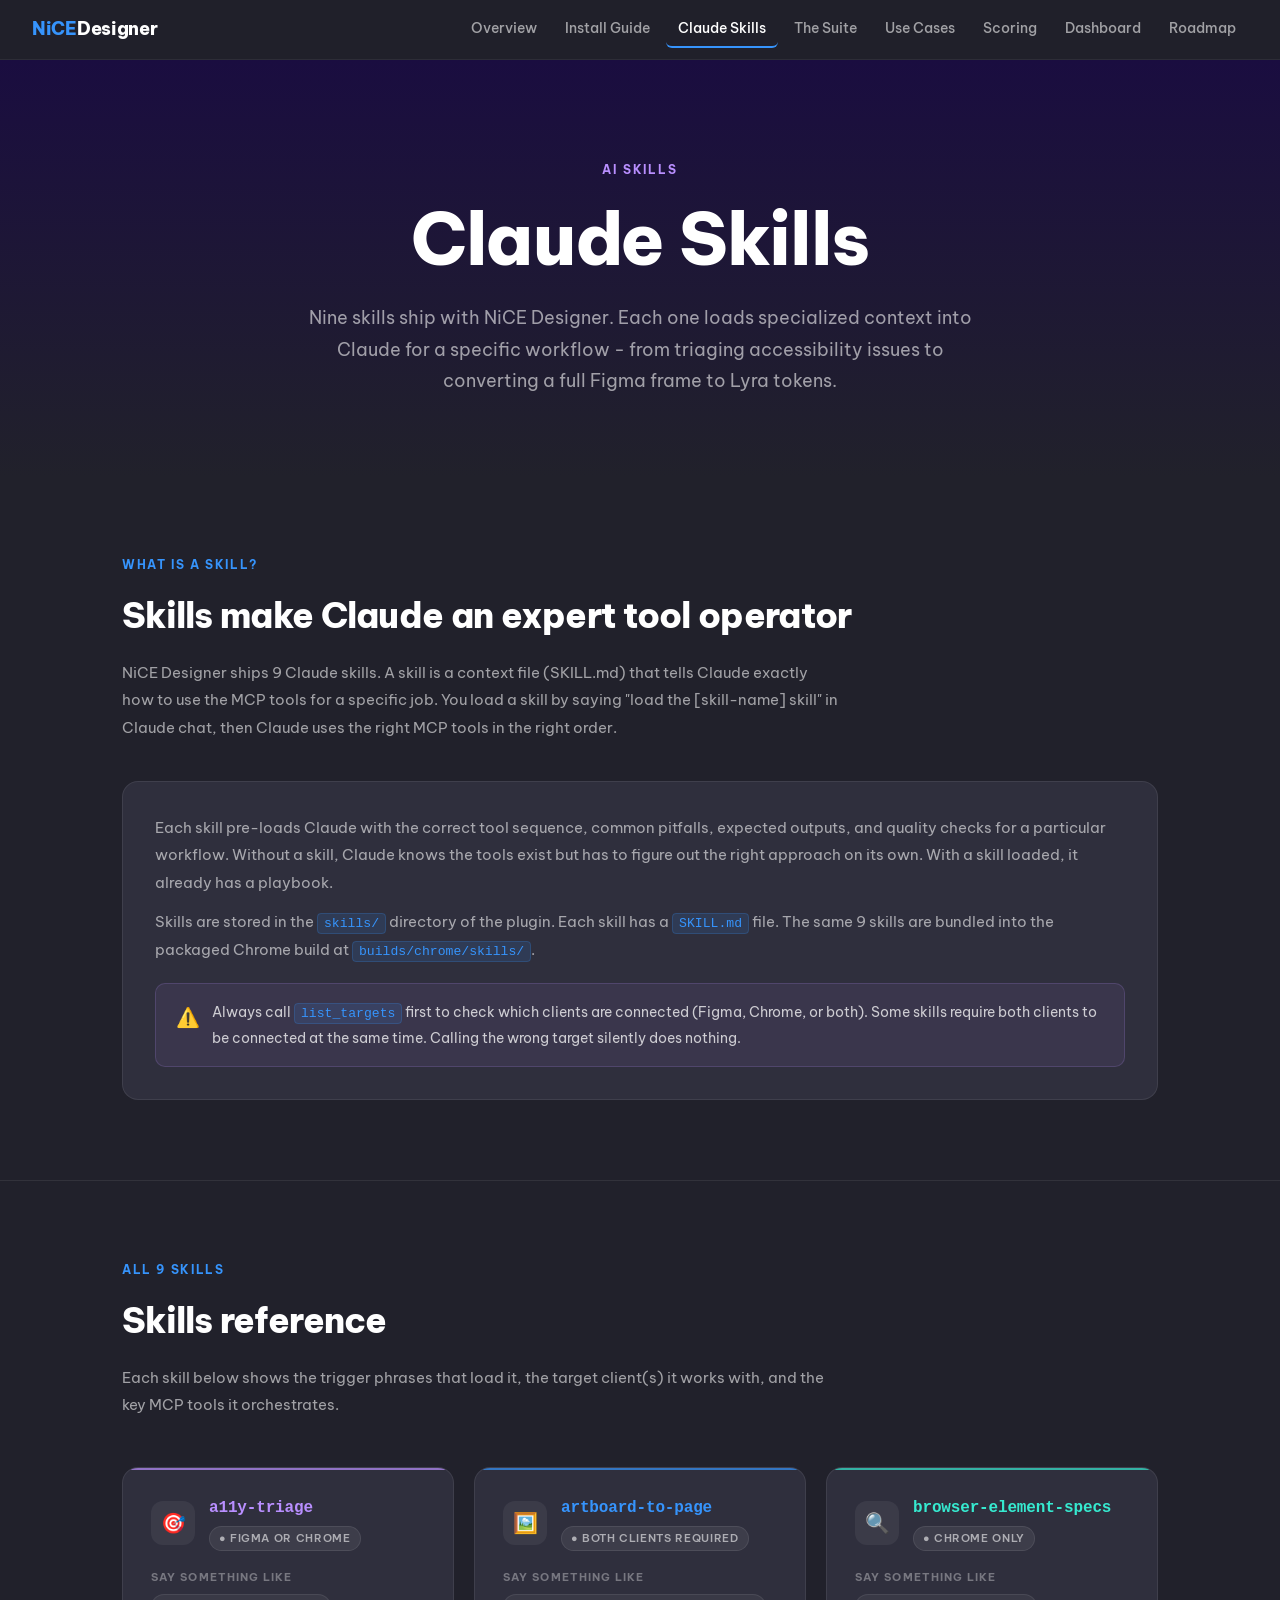
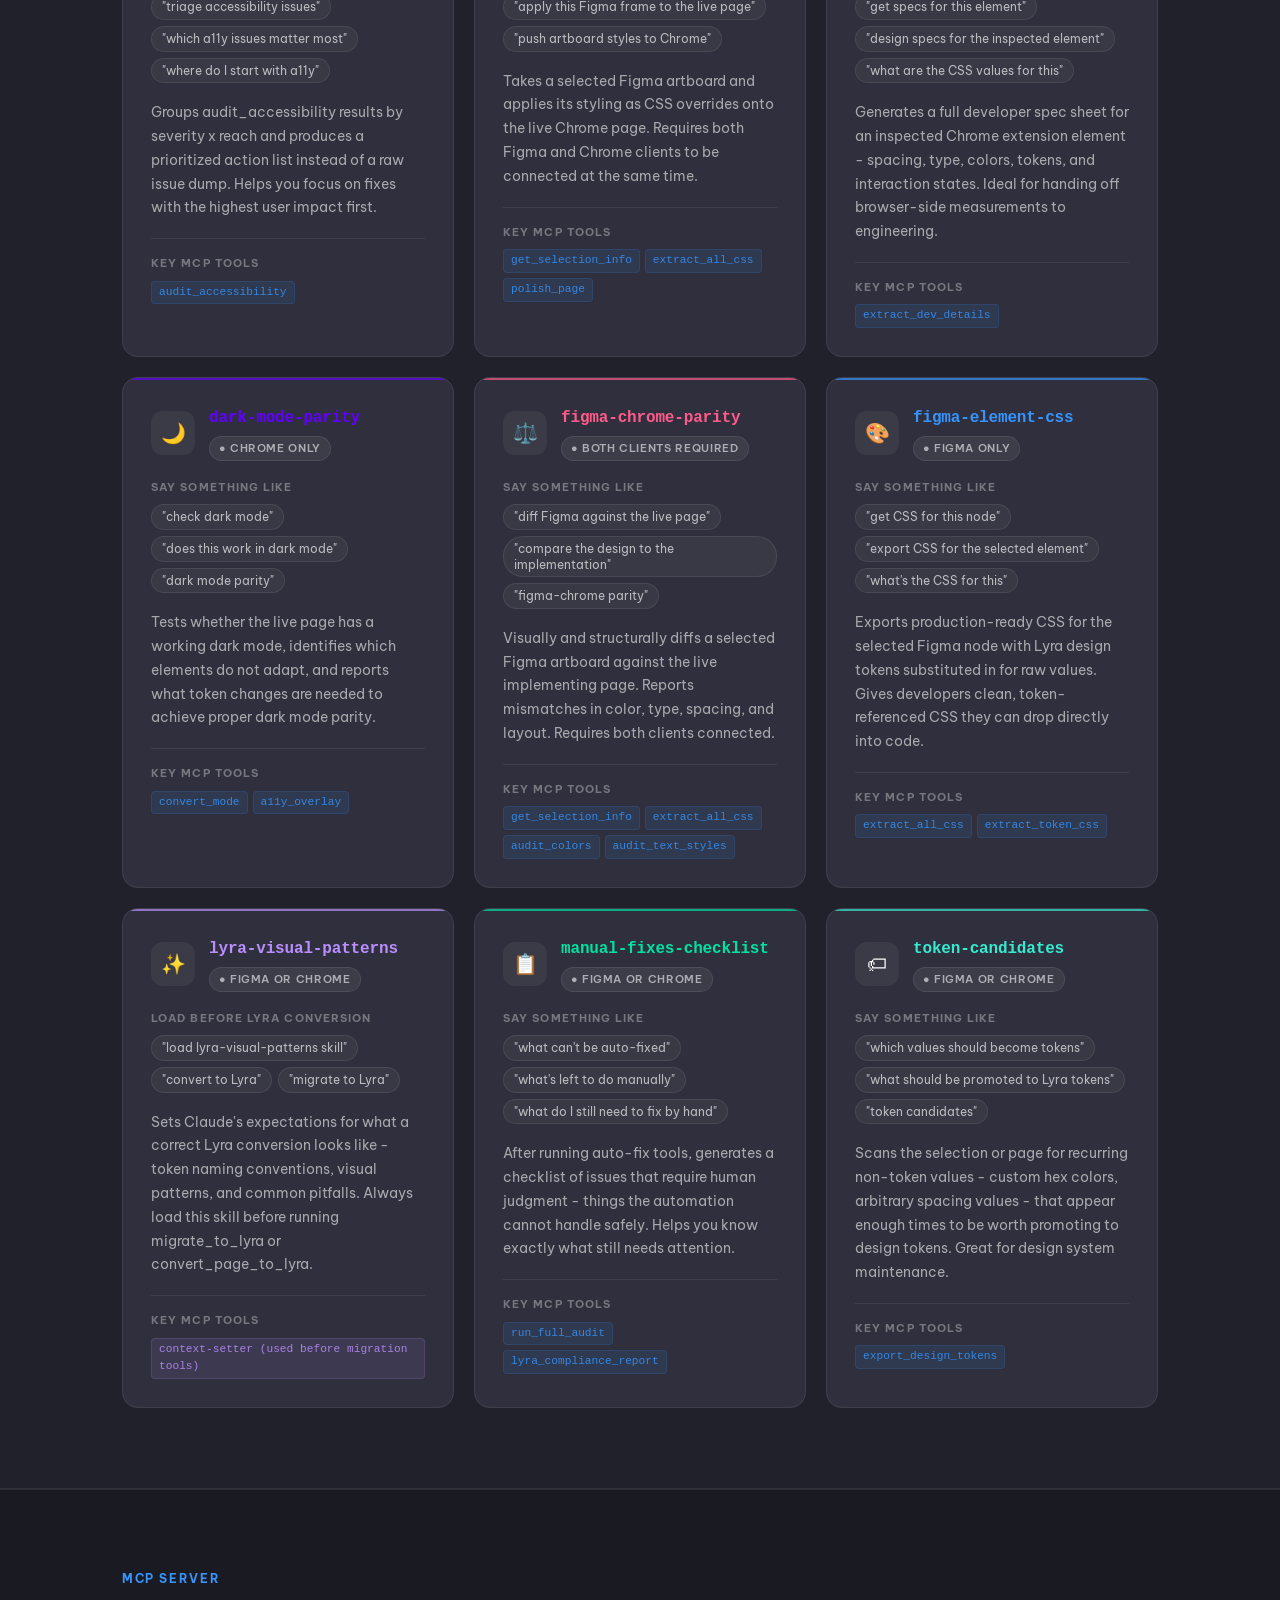
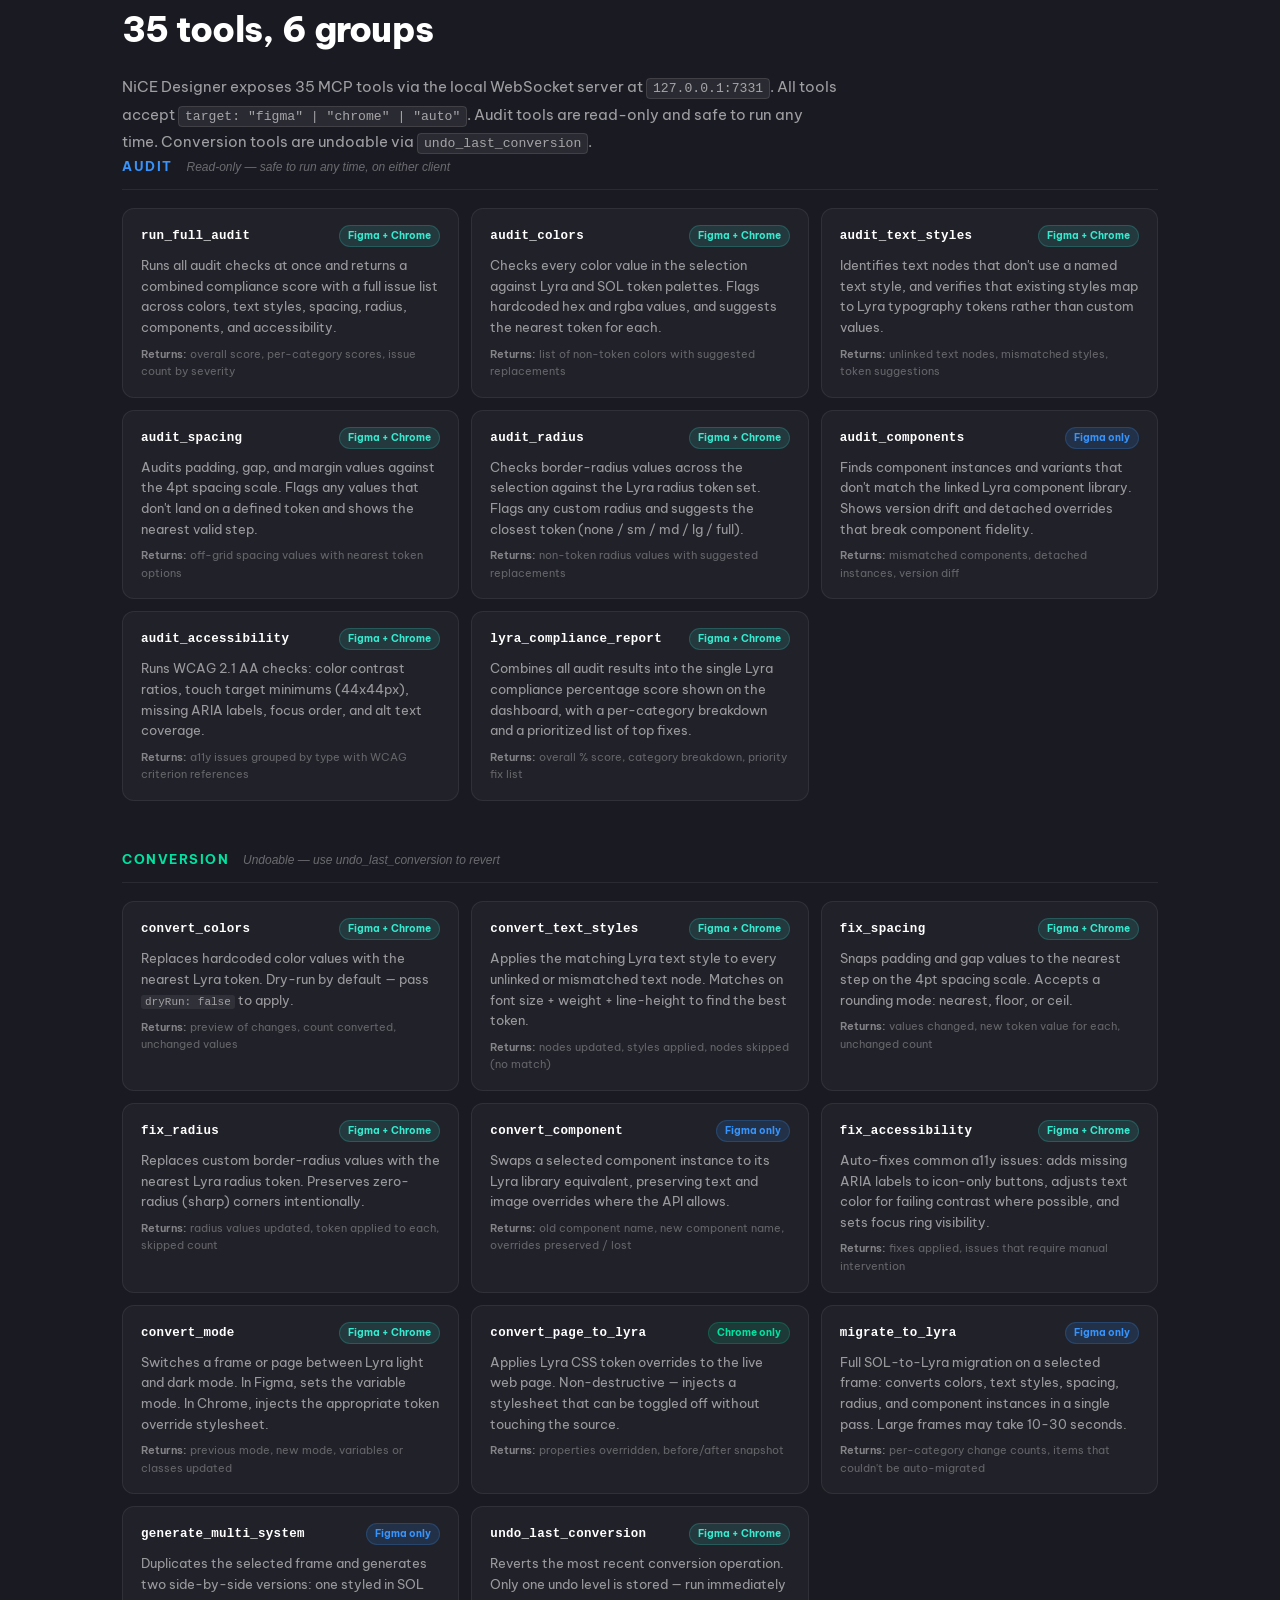
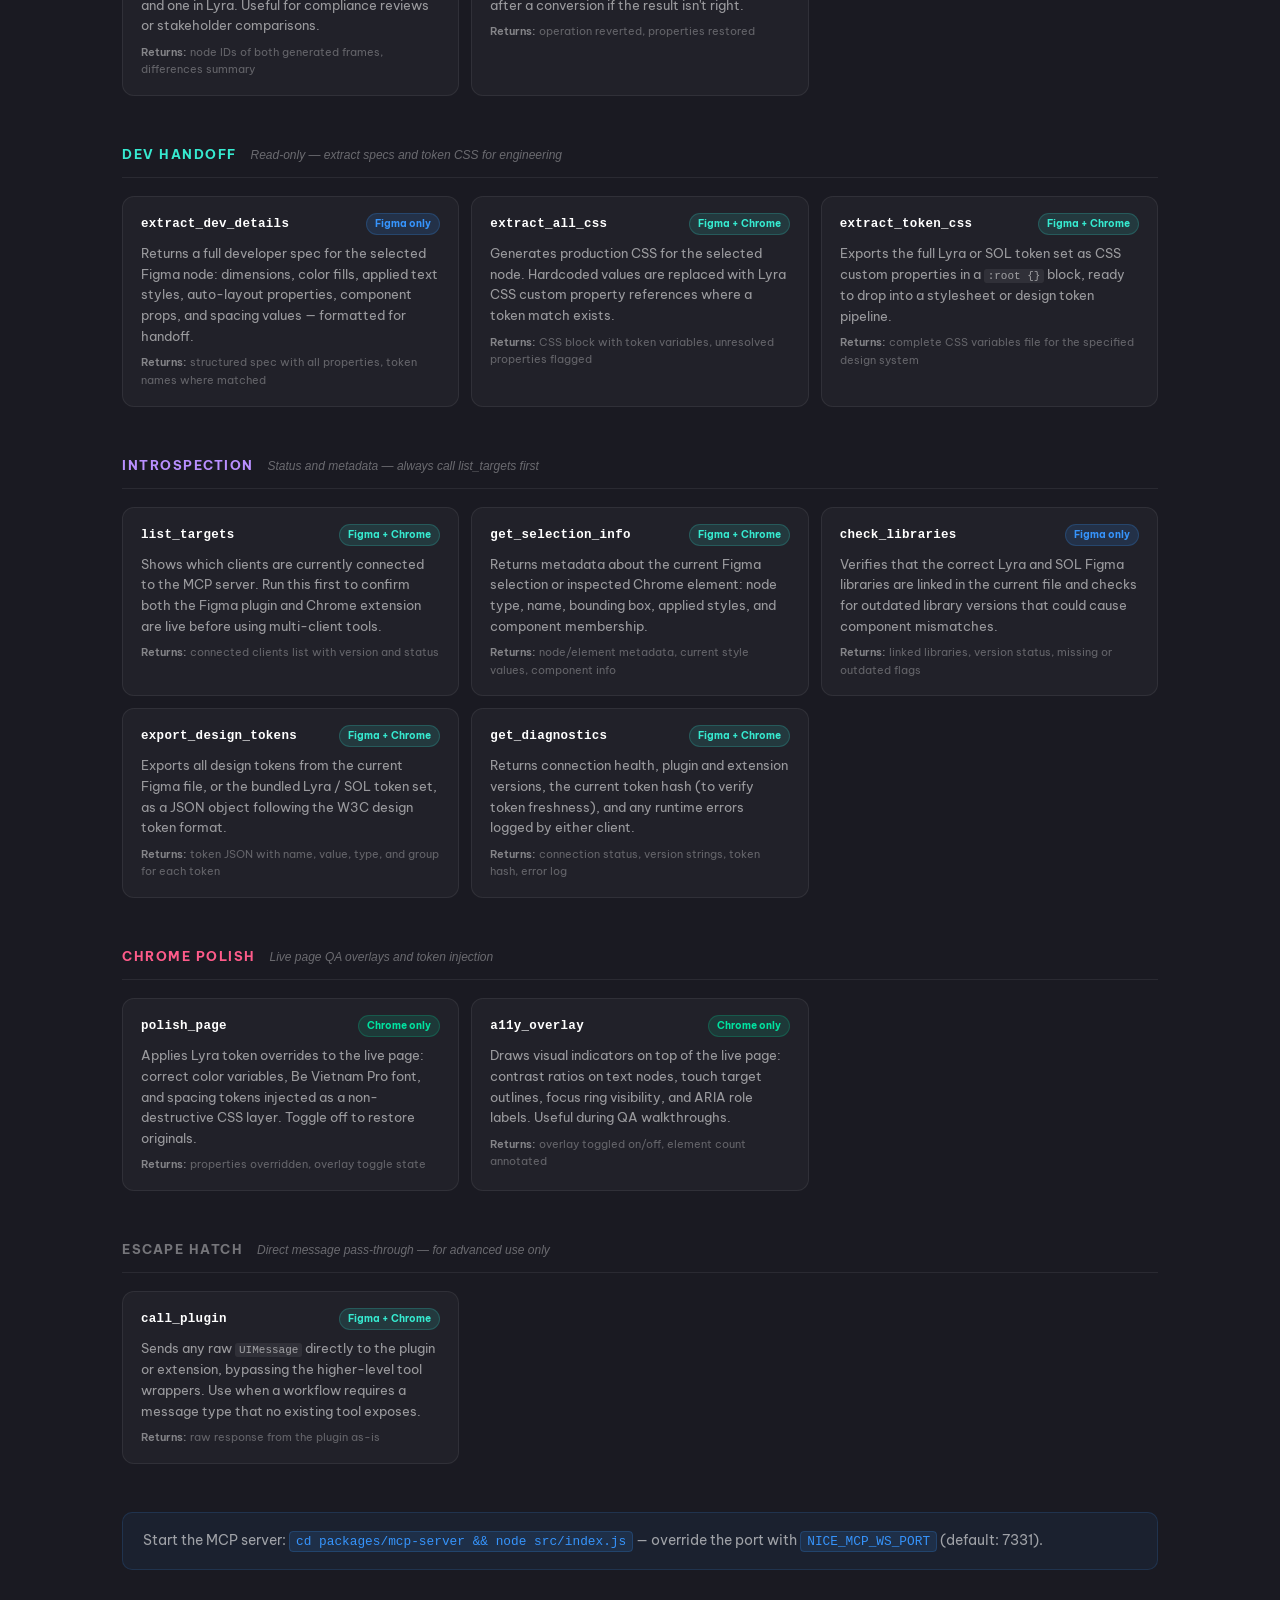
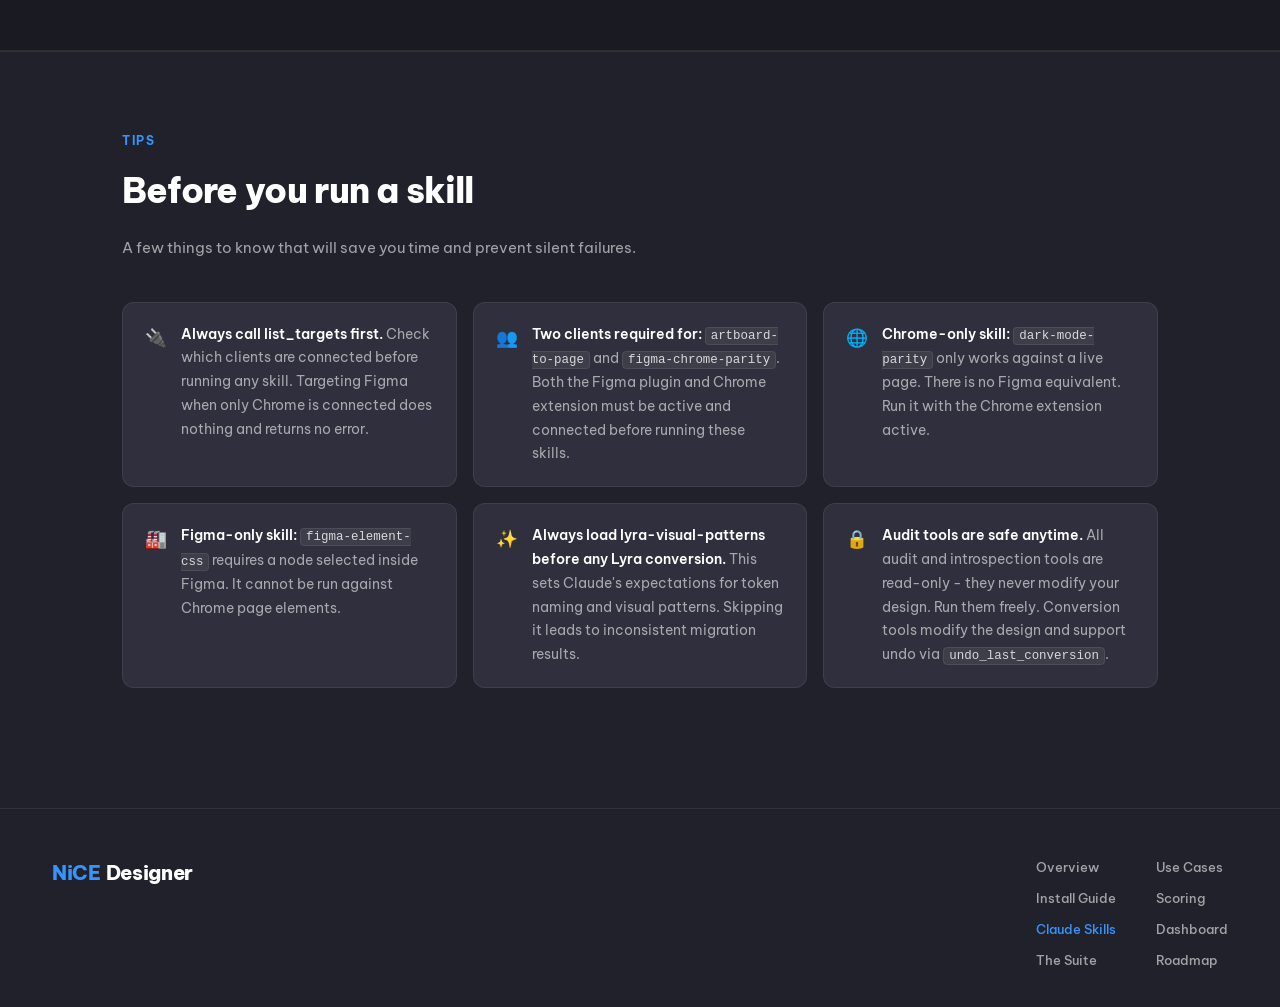
==== commit 316d31dc: "Unify footers site-wide and drop the Suite hero eyebrow - Add one canonical footer to theme.css and " ====
--- a/claude-skills.html
+++ b/claude-skills.html
@@ -489,50 +489,6 @@
       border: none;
       border-top: 1px solid var(--border);
       margin: 0;
-    }
-
-    /* ---- FOOTER ---- */
-    footer {
-      border-top: 1px solid var(--border);
-      padding: 48px 32px;
-      text-align: center;
-    }
-
-    .footer-inner { max-width: 1100px; margin: 0 auto; }
-
-    .footer-brand {
-      font-weight: 800;
-      font-size: 1rem;
-      margin-bottom: 8px;
-    }
-
-    .footer-tagline {
-      font-size: 0.85rem;
-      color: var(--secondary);
-      margin-bottom: 28px;
-    }
-
-    .footer-links {
-      display: flex;
-      flex-wrap: wrap;
-      justify-content: center;
-      gap: 8px;
-      margin-bottom: 32px;
-    }
-
-    .footer-link {
-      color: var(--secondary);
-      text-decoration: none;
-      font-size: 0.82rem;
-      padding: 5px 12px;
-      border-radius: 6px;
-      transition: color 0.2s, background 0.2s;
-    }
-    .footer-link:hover { color: var(--text); background: rgba(255,255,255,0.06); }
-
-    .footer-copy {
-      font-size: 0.78rem;
-      color: rgba(255,255,255,0.25);
     }
 
     /* ---- SCROLL REVEAL ---- */
@@ -1136,22 +1092,26 @@
   </div>
 
   <!-- FOOTER -->
-  <footer>
-    <div class="footer-inner">
+  <!-- FOOTER -->
+  <footer class="site-footer">
+    <div class="footer-top">
       <div class="footer-brand">
-        <span style="color: var(--blue); font-weight: 800;">NiCE</span> Designer
-      </div>
-      <p class="footer-tagline"></p>
-      <nav class="footer-links">
-        <a href="./index.html" class="footer-link">Overview</a>
-        <a href="./install-guide.html" class="footer-link">Install Guide</a>
-        <a href="./claude-skills.html" class="footer-link">Claude Skills</a>
-        <a href="./use-cases.html" class="footer-link">Use Cases</a>
-        <a href="./scoring.html" class="footer-link">Scoring</a>
-        <a href="./dashboard.html" class="footer-link">Dashboard</a>
-        <a href="./roadmap.html" class="footer-link">Roadmap</a>
+        <div class="footer-logo"><span class="logo-nice">NiCE</span><span class="logo-designer"> Designer</span></div>
+      </div>
+      <nav class="footer-nav">
+        <div class="footer-nav-col">
+          <a href="./index.html">Overview</a>
+          <a href="./install-guide.html">Install Guide</a>
+          <a href="./claude-skills.html" class="active">Claude Skills</a>
+          <a href="./the-suite.html">The Suite</a>
+        </div>
+        <div class="footer-nav-col">
+          <a href="./use-cases.html">Use Cases</a>
+          <a href="./scoring.html">Scoring</a>
+          <a href="./dashboard.html">Dashboard</a>
+          <a href="./roadmap.html">Roadmap</a>
+        </div>
       </nav>
-      <p class="footer-copy">NiCE Designer - Design system compliance and conversion toolkit for SOL and Lyra.</p>
     </div>
   </footer>
 
--- a/theme.css
+++ b/theme.css
@@ -153,3 +153,43 @@
     border-bottom: 2px solid var(--blue);
   }
 }
+
+/* ========== FOOTER ========== */
+.site-footer {
+  border-top: 1px solid var(--border);
+  margin-top: 40px;
+}
+.footer-top {
+  max-width: 1240px;
+  margin: 0 auto;
+  padding: 48px 32px 40px;
+  display: flex;
+  align-items: flex-start;
+  justify-content: space-between;
+  gap: 32px;
+  flex-wrap: wrap;
+}
+.footer-logo {
+  font-size: 20px;
+  font-weight: 800;
+  letter-spacing: -0.3px;
+}
+.footer-nav {
+  display: flex;
+  gap: 40px;
+  flex-wrap: wrap;
+}
+.footer-nav-col {
+  display: flex;
+  flex-direction: column;
+  gap: 10px;
+}
+.footer-nav-col a {
+  color: var(--text-secondary);
+  text-decoration: none;
+  font-size: 13px;
+  font-weight: 500;
+  transition: color 0.2s;
+}
+.footer-nav-col a:hover { color: var(--text); }
+.footer-nav-col a.active { color: var(--blue); }
